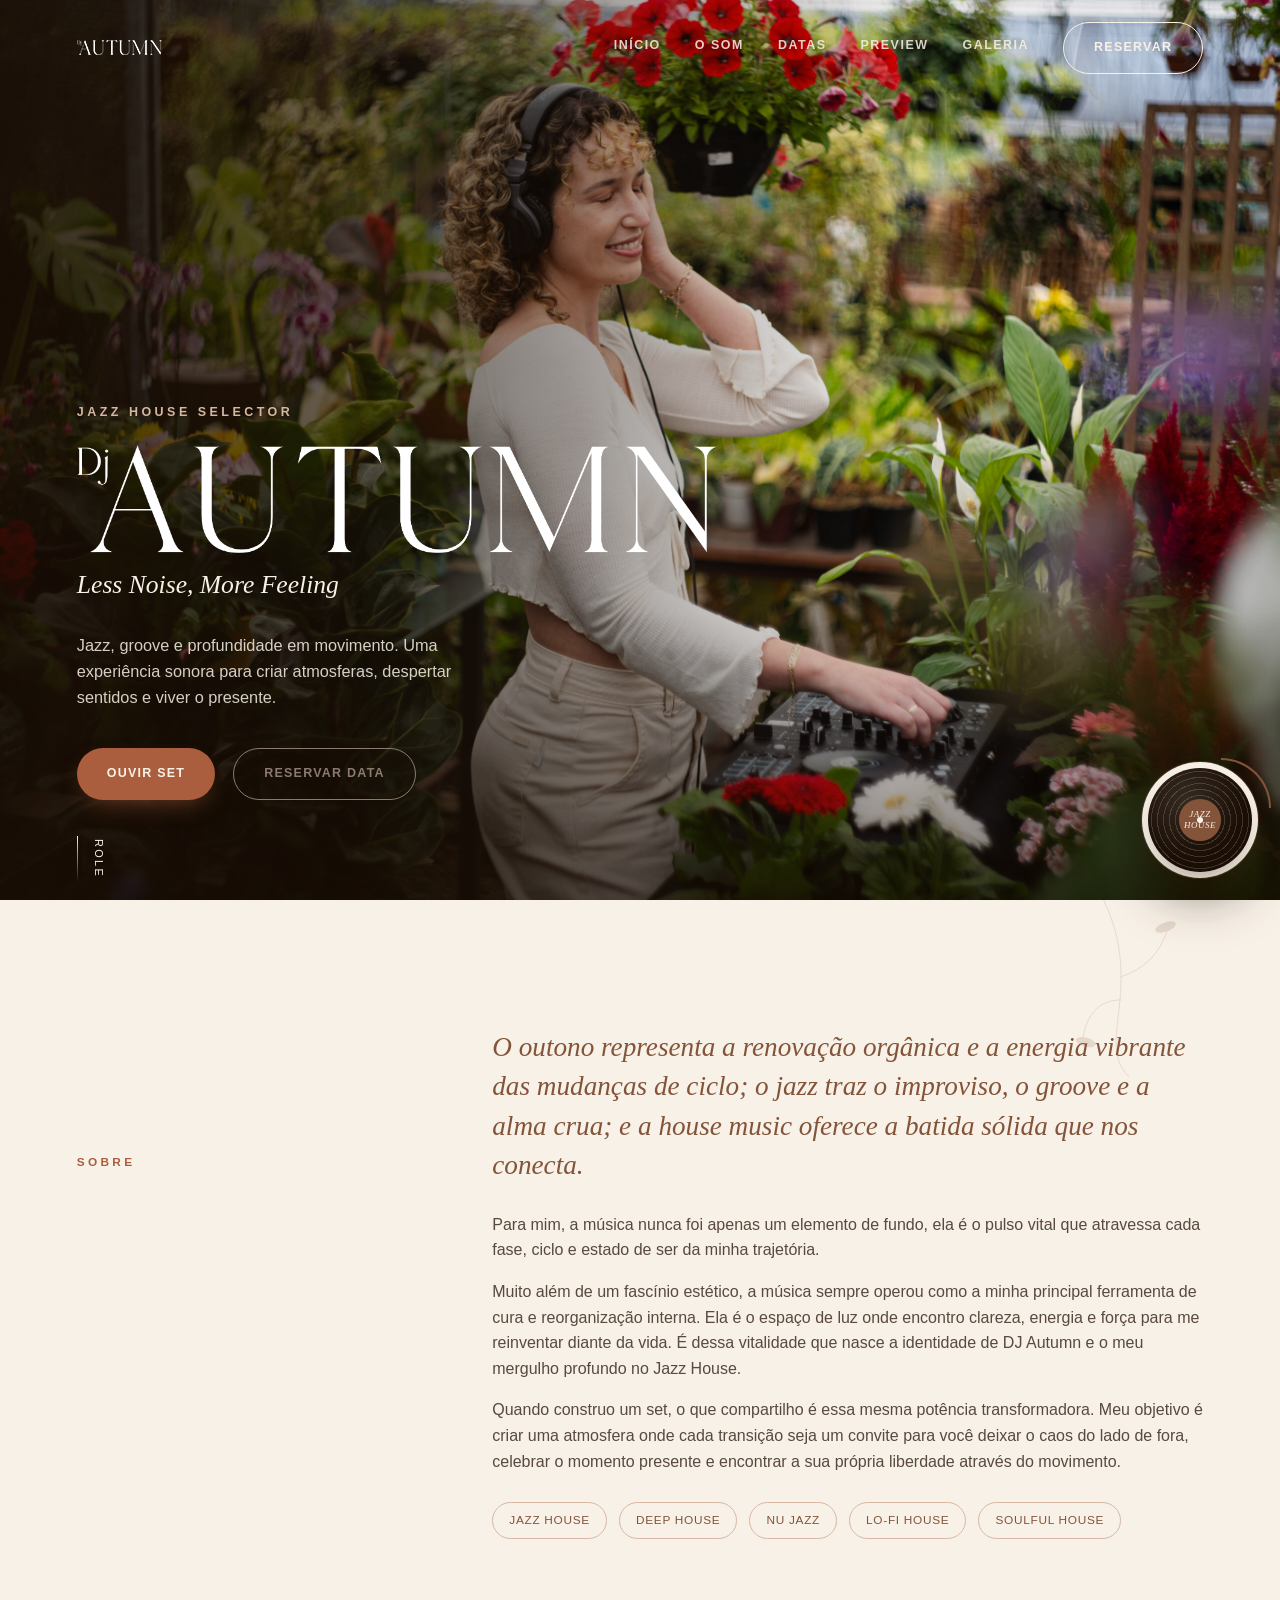
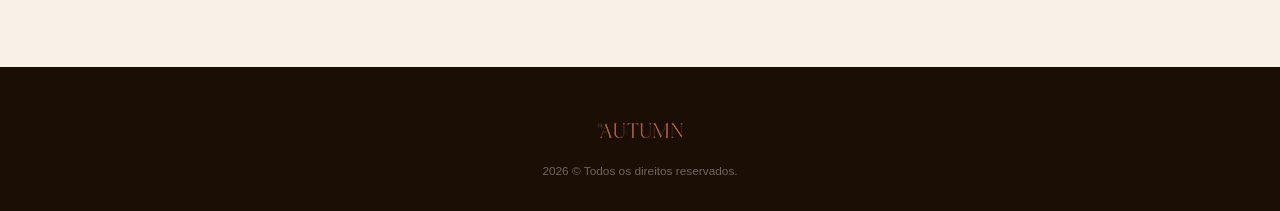
==== index.html @ eda813f2 "Add favicon link to index.html" ====
<!doctype html>
<html lang="pt-BR">
  <head>
    <meta charset="UTF-8" />
    <meta name="viewport" content="width=device-width, initial-scale=1.0" />
    <title>Dj Autumn</title>
    <link rel="stylesheet" href="css/styles.css" />
    <!-- Favicon -->
  <link rel="icon" type="image/png" href="img/dj-autumn-fav.png" />
  </head>
  <body class="is-home">
    <!-- ===== CURSOR AMBIENTE ===== -->
    <div class="cursor-glow" aria-hidden="true"></div>

    <!-- ===== NAV ===== -->
    <header class="site-header" id="siteHeader">
      <div class="header-inner">
        <a href="index.html" class="brand-mark">
          <img src="img/dj-autumn-logo-2.png" alt="Dj Autumn" class="" />
        </a>
        <nav class="main-nav" id="mainNav">
          <a href="index.html" class="nav-link active">Início</a>

          <a href="som.html" class="nav-link">O Som</a>
          <a href="datas.html" class="nav-link">Datas</a>
          <a href="mixes.html" class="nav-link">Preview</a>
          <a href="galeria.html" class="nav-link">Galeria</a>
          <a
            href="https://api.whatsapp.com/send/?phone=5548998318027"
            class="btn btn-line"
            target="_blank"
            rel="noopener noreferrer"
            >Reservar</a
          >
        </nav>
        <button class="nav-toggle" id="navToggle" aria-label="Abrir menu">
          <span></span><span></span><span></span>
        </button>
      </div>
    </header>

    <!-- ===== HERO ===== -->

    <main>
      <section class="hero" id="top">
        <!-- vídeo de fundo 
        <video
          class="hero-bg-video"
          autoplay
          muted
          loop
          playsinline
          poster="img/dj-photo.png"
        >
          <source src="video/hero-bg.mp4" type="video/mp4" />
        </video>
        <div class="hero-overlay" aria-hidden="true"></div>-->

        <!-- vetores de fundo, esmaecidos -->
        <svg
          class="deco deco-sax deco-sax--left"
          data-speed="0.15"
          viewBox="0 0 220 420"
          aria-hidden="true"
        >
          <path
            d="M150 20 C165 5 195 10 200 35 C205 60 185 70 175 85 C210 95 225 125 210 155 C260 165 275 220 245 260 L120 400 C95 425 55 415 45 385 C35 355 55 335 80 330 L170 235 C190 215 185 185 160 175 C130 165 120 135 140 110 C120 100 115 70 135 50 C120 45 115 25 135 15 C142 10 148 12 150 20 Z"
          />
          <circle cx="150" cy="240" r="9" />
          <circle cx="132" cy="270" r="9" />
          <circle cx="114" cy="300" r="9" />
        </svg>

        <svg
          class="deco deco-branch deco-branch--right"
          data-speed="0.28"
          viewBox="0 0 260 380"
          aria-hidden="true"
        >
          <path d="M230 10 C210 90 200 170 150 230 C110 280 60 300 20 360" />
          <path d="M150 230 C130 200 100 190 70 200" />
          <path d="M150 230 C165 205 195 195 220 205" />
          <path d="M110 275 C95 250 65 245 40 260" />
          <path d="M180 175 C200 155 225 155 245 168" />
          <ellipse
            cx="55"
            cy="255"
            rx="16"
            ry="7"
            transform="rotate(-30 55 255)"
          />
          <ellipse
            cx="30"
            cy="270"
            rx="14"
            ry="6"
            transform="rotate(-15 30 270)"
          />
          <ellipse
            cx="235"
            cy="160"
            rx="15"
            ry="6"
            transform="rotate(25 235 160)"
          />
        </svg>

        <div class="hero-inner">
          <p class="eyebrow reveal">Jazz House Selector</p>

          <h1 class="wordmark reveal">
            <img
              src="img/dj-autumn-logo.png"
              alt="Dj Autumn"
              class="wordmark reveal"
            />
          </h1>

          <p class="tagline reveal">Less Noise, More Feeling</p>

          <p class="hero-copy reveal">
            Jazz, groove e profundidade em movimento. Uma experiência sonora
            para criar atmosferas, despertar sentidos e viver o presente.
          </p>

          <div class="hero-actions reveal">
            <a href="#mixes" class="btn btn-solid">Ouvir set</a>
            <a
              href="https://api.whatsapp.com/send/?phone=5548998318027"
              class="btn btn-line"
              target="_blank"
              rel="noopener noreferrer"
              >Reservar data</a
            >
          </div>
        </div>

        <!-- foto principal em evidência, agora como capa em tela cheia -->
        <div class="hero-visual reveal reveal-photo" id="heroVisual">
          <img
            class="hero-photo"
            src="img/foto capa.jpg"
            alt="Dj Autumn sorrindo, de óculos e headphone, tocando em um controlador Pioneer DJ"
          />
        </div>
        <div class="hero-scrim" aria-hidden="true"></div>

        <a href="#sobre" class="scroll-cue" aria-label="Rolar para baixo">
          <span class="scroll-cue-line"></span>
          <span class="scroll-cue-text">role</span>
        </a>
      </section>

      <!-- ===== SOBRE ===== -->
      <section class="section about" id="sobre">
        <svg
          class="deco deco-branch deco-branch--about"
          data-speed="0.1"
          viewBox="0 0 200 300"
          aria-hidden="true"
        >
          <path d="M10 10 C40 60 60 100 60 160 C60 220 40 260 70 290" />
          <path d="M60 160 C90 150 110 130 120 100" />
          <path d="M60 190 C30 190 15 210 10 240" />
          <ellipse
            cx="118"
            cy="95"
            rx="14"
            ry="6"
            transform="rotate(-20 118 95)"
          />
          <ellipse
            cx="14"
            cy="245"
            rx="13"
            ry="6"
            transform="rotate(15 14 245)"
          />
        </svg>

        <div class="section-inner about-grid">
          <div class="about-label reveal">
            <span class="kicker">Sobre</span>
          </div>
          <div class="about-text">
            <p class="lead reveal">
              O outono representa a renovação orgânica e a energia vibrante das
              mudanças de ciclo; o jazz traz o improviso, o groove e a alma
              crua; e a house music oferece a batida sólida que nos conecta.
            </p>
            <p class="reveal">
              Para mim, a música nunca foi apenas um elemento de fundo, ela é o
              pulso vital que atravessa cada fase, ciclo e estado de ser da
              minha trajetória.
            </p>

            <p class="reveal">
              Muito além de um fascínio estético, a música sempre operou como a
              minha principal ferramenta de cura e reorganização interna. Ela é
              o espaço de luz onde encontro clareza, energia e força para me
              reinventar diante da vida. É dessa vitalidade que nasce a
              identidade de DJ Autumn e o meu mergulho profundo no Jazz House.
            </p>

            <p class="reveal">
              Quando construo um set, o que compartilho é essa mesma potência
              transformadora. Meu objetivo é criar uma atmosfera onde cada
              transição seja um convite para você deixar o caos do lado de fora,
              celebrar o momento presente e encontrar a sua própria liberdade
              através do movimento.
            </p>

            <div class="about-tags reveal">
              <span class="tag">Jazz House</span>
              <span class="tag">Deep House</span>
              <span class="tag">Nu Jazz</span>
              <span class="tag">LO-FI House</span>
              <span class="tag">Soulful House</span>
            </div>
          </div>
        </div>
      </section>
    </main>

    <footer class="site-footer">
      <div class="footer-inner">
        <a href="index.html" class="brand-mark">
          <img src="img/dj-autumn-logo-2.png" alt="Dj Autumn" class="" />
        </a>
        <p class="footer-copy">
          <span id="year"></span> © Todos os direitos reservados.
        </p>
      </div>
    </footer>

    <!-- ===== WIDGET FIXO: disco / rádio jazz house ===== -->
    <div class="vinyl-widget" id="vinylWidget">
      <div class="vinyl-ring"></div>
      <div
        class="vinyl-video-mask"
        id="vinylToggle"
        role="button"
        tabindex="0"
        aria-label="Mutar ou tocar a rádio"
        aria-pressed="false"
      >
        <!-- Rádio (troque o src por outra URL de stream se quiser) -->
        <audio
          id="vinylRadio"
          src="https://tunein.com/station/?stationid=271880&utm_medium=referral&utm_content=s271880&utm_source=geminiEmbedArt&st=88"
          preload="auto"
        ></audio>

        <div class="vinyl-label">
          <span>JAZZ</span>
          <span>HOUSE</span>
        </div>
      </div>
      <div class="tonearm"></div>
      <span class="vinyl-widget-tag" id="vinylTag">now playing</span>
    </div>

    <script src="js/script.js"></script>
  </body>
</html>
---- css/styles.css ----
/* =========================================================
   DJ AUTUMN — Jazz House Landing Page
   ========================================================= */

/**/
@font-face {
  font-family: "Branch";
  src: url("fonts/Branch-Regular.woff2") format("woff2");
  font-weight: 400;
  font-display: swap;
}

:root {
  /* ---- paleta ---- */
  --sand: #d5b7a2;
  --umber: #83543a;
  --rust: #aa5e3e;

  --cream: #f8f1e7;
  --cream-soft: #efe2d2;
  --ink: #2b1a10;
  --dark: #241408;
  --dark-2: #1a0e05;

  /* ---- tipografia ---- */
  --font-display:
    "Branch", "Bodoni Moda", "Playfair Display", "Times New Roman", serif;
  --font-body: "Montserrat", -apple-system, sans-serif;

  /* ---- ritmo ---- */
  --section-pad: clamp(72px, 10vw, 140px);
  --edge: clamp(24px, 6vw, 96px);

  --ease: cubic-bezier(0.22, 1, 0.36, 1);
}

/* ---------- reset ---------- */
* {
  box-sizing: border-box;
}
html {
  scroll-behavior: smooth;
}
body {
  margin: 0;
  background: var(--cream);
  color: var(--ink);
  font-family: var(--font-body);
  font-weight: 400;
  line-height: 1.6;
  -webkit-font-smoothing: antialiased;
  overflow-x: hidden;
  min-height: 100vh;
  margin: 0;
  display: flex;
  flex-direction: column;
}

img,
svg,
video {
  display: block;
  max-width: 100%;
}
a {
  color: inherit;
  text-decoration: none;
}
ul {
  list-style: none;
  margin: 0;
  padding: 0;
}
button {
  font-family: inherit;
}

@media (prefers-reduced-motion: reduce) {
  html {
    scroll-behavior: auto;
  }
  *,
  *::before,
  *::after {
    animation-duration: 0.001ms !important;
    animation-iteration-count: 1 !important;
    transition-duration: 0.001ms !important;
    scroll-behavior: auto !important;
  }
}

/* ---------- textura de grão ---------- */
.grain {
  position: fixed;
  inset: 0;
  pointer-events: none;
  z-index: 999;
  opacity: 0.035;
  mix-blend-mode: multiply;
  background-image: url("data:image/svg+xml,%3Csvg xmlns='http://www.w3.org/2000/svg' width='120' height='120'%3E%3Cfilter id='n'%3E%3CfeTurbulence type='fractalNoise' baseFrequency='0.9' numOctaves='2' stitchTiles='stitch'/%3E%3C/filter%3E%3Crect width='100%25' height='100%25' filter='url(%23n)'/%3E%3C/svg%3E");
}

/* ---------- cursor glow ambiente ---------- */
.cursor-glow {
  position: fixed;
  width: 420px;
  height: 420px;
  border-radius: 50%;
  pointer-events: none;
  z-index: 1;
  background: radial-gradient(circle, rgba(170, 94, 62, 0.1), transparent 70%);
  transform: translate(-50%, -50%);
  transition: opacity 0.4s ease;
  opacity: 0;
}
.cursor-glow.active {
  opacity: 1;
}

/* ==========================================================
   NAV
   ========================================================== */
.site-header {
  position: fixed;
  inset: 0 0 auto 0;
  z-index: 100;
  padding: 22px var(--edge);
  display: flex;
  transition:
    background 0.4s var(--ease),
    padding 0.4s var(--ease),
    box-shadow 0.4s var(--ease);
}
.site-header.scrolled {
  background: rgba(248, 241, 231, 0.82);
  backdrop-filter: blur(10px);
  padding-block: 14px;
  box-shadow: 0 1px 0 rgba(43, 26, 16, 0.08);
}
.header-inner {
  width: 100%;
  display: flex;
  align-items: center;
  justify-content: space-between;
}

.brand-mark {
  font-family: var(--font-display);
  font-size: 1.4rem;
  letter-spacing: 0.01em;
  color: var(--ink);
}
.brand-mark span {
  color: var(--rust);
  font-style: italic;
}
.brand-mark.small {
  font-size: 1.6rem;
}

.main-nav {
  display: flex;
  align-items: center;
  gap: 34px;
}

.nav-link::after {
  content: "";
  position: absolute;
  left: 0;
  right: 100%;
  bottom: 0;
  height: 1px;
  background: var(--rust);
  transition: right 0.35s var(--ease);
}
.nav-link:hover::after {
  right: 0;
}
.nav-cta {
  border: 1px solid var(--umber);
  padding: 9px 20px;
  border-radius: 999px;
  transition:
    background 0.3s var(--ease),
    color 0.3s var(--ease);
}
.nav-cta::after {
  display: none;
}
.nav-cta:hover {
  background: var(--umber);
  color: var(--cream);
}

.nav-toggle {
  display: none;
  flex-direction: column;
  gap: 5px;
  background: none;
  border: none;
  cursor: pointer;
  padding: 6px;
}
.nav-toggle span {
  width: 24px;
  height: 1.5px;
  background: #8b7a71;
  transition:
    transform 0.3s var(--ease),
    opacity 0.3s var(--ease);
}
.nav-toggle[aria-expanded="true"] span:nth-child(1) {
  transform: translateY(6.5px) rotate(45deg);
}
.nav-toggle[aria-expanded="true"] span:nth-child(2) {
  opacity: 0;
}
.nav-toggle[aria-expanded="true"] span:nth-child(3) {
  transform: translateY(-6.5px) rotate(-45deg);
}

/* ---- header claro sobre a foto do hero, na home e no preview, antes de rolar ---- */
body.is-home .site-header:not(.scrolled) .nav-link,
body.is-mixes .site-header:not(.scrolled) .nav-link {
  color: rgba(248, 241, 231, 0.85);
}
body.is-home .site-header:not(.scrolled) .nav-link::after,
body.is-mixes .site-header:not(.scrolled) .nav-link::after {
  background: var(--cream);
}
body.is-home .site-header:not(.scrolled) .btn-line,
body.is-mixes .site-header:not(.scrolled) .btn-line {
  border-color: var(--cream);
  color: var(--cream);
}
body.is-home .site-header:not(.scrolled) .brand-mark img,
body.is-mixes .site-header:not(.scrolled) .brand-mark img {
  filter: brightness(0) invert(1);
}
body.is-home .site-header:not(.scrolled) .nav-toggle span,
body.is-mixes .site-header:not(.scrolled) .nav-toggle span {
  background: var(--cream);
}
/* ==========================================================
   DECORATIVE VECTORS (sax / dried branches)
   ========================================================== */
.deco {
  position: absolute;
  fill: none;
  stroke: var(--umber);
  stroke-width: 1.2;
  stroke-linecap: round;
  stroke-linejoin: round;
  opacity: 0.16;
  pointer-events: none;
  z-index: 1;
  will-change: transform;
}
.deco circle,
.deco ellipse {
  fill: var(--umber);
  stroke: none;
}

.deco-sax--left {
  top: 8%;
  left: -40px;
  width: clamp(120px, 14vw, 220px);
}
.deco-branch--right {
  bottom: -6%;
  right: -30px;
  width: clamp(160px, 18vw, 280px);
  transform: scaleX(-1);
}
.deco-branch--about {
  top: -6%;
  right: 4%;
  width: clamp(110px, 12vw, 180px);
}
.deco-sax--sound {
  bottom: -10%;
  left: 2%;
  width: clamp(110px, 12vw, 180px);
  transform: scaleX(-1);
}
.deco-branch--mixes {
  top: -4%;
  left: -20px;
  width: clamp(150px, 16vw, 240px);
}

/* ==========================================================
   HERO — foto de capa em tela cheia
   ========================================================== */
.hero {
  position: relative;
  min-height: 100svh;
  display: flex;
  align-items: flex-end;
  padding: 140px var(--edge) 100px;
  overflow: hidden;
  background: var(--dark); /* fallback enquanto a foto carrega */
}

.hero-preview {
  position: relative;
  min-height: 50svh;
  display: flex;
  align-items: flex-end;
  padding: 140px var(--edge) 100px;
  overflow: hidden;
  background: var(--dark); /* fallback enquanto a foto carrega */
}

/* ---- vídeo de fundo do hero (opcional, ainda comentado no HTML) ---- */
.hero-bg-video {
  position: absolute;
  inset: 0;
  width: 100%;
  height: 100%;
  object-fit: cover;
  z-index: 0;
}

.hero-overlay {
  position: absolute;
  inset: 0;
  z-index: 1;
  background: #391a0cb5;
}

.hero-inner {
  position: relative;
  z-index: 2;
  max-width: 640px;
}

.eyebrow {
  font-size: 0.78rem;
  letter-spacing: 0.28em;
  text-transform: uppercase;
  color: var(--sand);
  font-weight: 600;
  margin: 0 0 22px;
}

.wordmark {
  margin: 0 0 6px;
  line-height: 0.82;
  display: flex;
  align-items: baseline;
  gap: 14px;
  flex-wrap: wrap;
}
.wordmark img {
  /* logo original é escura; invertida para ficar legível sobre a foto */
  filter: brightness(0) invert(1);
}
.wordmark-small {
  font-family: var(--font-display);
  font-style: italic;
  font-size: clamp(1.6rem, 3vw, 2.4rem);
  color: var(--cream);
}
.wordmark-big {
  font-family: var(--font-display);
  font-size: clamp(4.2rem, 10vw, 8.4rem);
  color: var(--rust);
  letter-spacing: -0.01em;
}

.tagline {
  font-family: var(--font-display);
  font-style: italic;
  font-size: clamp(1.2rem, 2vw, 1.6rem);
  color: var(--cream);
  margin: 6px 0 26px;
}

.hero-copy {
  max-width: 44ch;
  font-size: 1.02rem;
  color: rgba(248, 241, 231, 0.85);
  margin-bottom: 38px;
}

.hero-actions {
  display: flex;
  gap: 18px;
  flex-wrap: wrap;
}

.btn {
  display: inline-flex;
  align-items: center;
  gap: 10px;
  padding: 15px 30px;
  border-radius: 999px;
  font-size: 0.78rem;
  font-weight: 600;
  letter-spacing: 0.1em;
  text-transform: uppercase;
  transition:
    transform 0.35s var(--ease),
    background 0.35s var(--ease),
    color 0.35s var(--ease),
    box-shadow 0.35s var(--ease);
}
.btn-solid {
  background: var(--rust);
  color: var(--cream);
  box-shadow: 0 10px 24px -10px rgba(170, 94, 62, 0.65);
}
.btn-solid:hover {
  transform: translateY(-3px);
  box-shadow: 0 16px 30px -12px rgba(170, 94, 62, 0.75);
}
.btn-line {
  border: 1px solid #8b7a71;
  color: #8b7a71;
}
.btn-line:hover {
  background: #aa5e3e;
  color: #ffffff;
  transform: translateY(-3px);
}

/* --- foto principal: agora cobre o hero inteiro como imagem de capa --- */
.hero-visual {
  position: absolute;
  inset: 0;
  z-index: 0;
  width: 100%;
  height: 100%;
}
.hero-photo {
  width: 100%;
  height: 100%;
  object-fit: cover;
  object-position: center 20%; /* ajuste o enquadramento vertical do rosto/figura aqui */
  display: block;
  filter: none;
}

/* --- véu de leitura sobre a foto: escurece a esquerda/base para o texto --- */
.hero-scrim {
  position: absolute;
  inset: 0;
  z-index: 1;
  pointer-events: none;
  background:
    linear-gradient(
      90deg,
      rgba(26, 14, 5, 0.85) 0%,
      rgba(26, 14, 5, 0.55) 35%,
      rgba(26, 14, 5, 0.05) 70%
    ),
    linear-gradient(0deg, rgba(26, 14, 5, 0.55) 0%, transparent 32%);
}

/* animação de entrada ao abrir o site (reaproveita .reveal / .in-view,
   com seletor composto para garantir prioridade sobre a regra genérica) */
.reveal.reveal-photo {
  opacity: 0;
  transform: scale(1.06);
  filter: blur(10px);
  transition:
    opacity 1.15s var(--ease),
    transform 1.15s var(--ease),
    filter 1.15s var(--ease);
  transition-delay: 0.1s;
}
.reveal.reveal-photo.in-view {
  opacity: 1;
  transform: scale(1);
  filter: blur(0);
}

/* --- disco / vídeo em loop: agora um widget fixo no rodapé,
   sempre visível, acompanhando a rolagem da página --- */
.vinyl-widget {
  position: fixed;
  right: 28px;
  bottom: 28px;
  z-index: 200;
  width: clamp(76px, 9vw, 104px);
  aspect-ratio: 1;
  filter: drop-shadow(0 14px 26px rgba(36, 20, 8, 0.45));
  cursor: pointer;
  opacity: 0;
  transform: translateY(24px) scale(0.9);
  animation: vinylWidgetIn 0.8s var(--ease) 0.9s forwards;
}
@keyframes vinylWidgetIn {
  to {
    opacity: 1;
    transform: translateY(0) scale(1);
  }
}

.vinyl-widget-tag {
  position: absolute;
  left: 50%;
  bottom: calc(100% + 10px);
  transform: translateX(-50%);
  white-space: nowrap;
  background: var(--dark-2);
  color: var(--cream);
  font-size: 0.62rem;
  letter-spacing: 0.1em;
  text-transform: uppercase;
  padding: 6px 12px;
  border-radius: 999px;
  opacity: 0;
  pointer-events: none;
  transition:
    opacity 0.3s var(--ease),
    transform 0.3s var(--ease);
}
.vinyl-widget:hover .vinyl-widget-tag,
.vinyl-widget:focus-within .vinyl-widget-tag {
  opacity: 1;
  transform: translateX(-50%) translateY(-4px);
}

.vinyl-ring {
  position: absolute;
  inset: -6%;
  border-radius: 50%;
  background:
    repeating-radial-gradient(
      circle at center,
      rgba(248, 241, 231, 0.16) 0 1px,
      transparent 1px 6px
    ),
    radial-gradient(
      circle at 38% 32%,
      rgba(248, 241, 231, 0.12),
      transparent 55%
    ),
    var(--dark-2);
  box-shadow: inset 0 0 0 2px rgba(248, 241, 231, 0.08);
  animation: spin 26s linear infinite;
}
.vinyl-video-mask {
  position: absolute;
  inset: 0;
  border-radius: 50%;
  overflow: hidden;
  box-shadow:
    0 20px 40px -16px rgba(36, 20, 8, 0.5),
    0 0 0 6px var(--cream),
    0 0 0 7px rgba(131, 84, 58, 0.4);
  animation: spin 34s linear infinite;
}
.vinyl-video {
  width: 100%;
  height: 100%;
  object-fit: cover;
  filter: saturate(0.9) sepia(0.12);
}
.vinyl-label {
  position: absolute;
  inset: 30% 30%;
  border-radius: 50%;
  background: var(--umber);
  display: flex;
  flex-direction: column;
  align-items: center;
  justify-content: center;
  color: var(--cream);
  font-family: var(--font-display);
  font-style: italic;
  font-size: 0.56rem;
  letter-spacing: 0.06em;
  text-align: center;
  line-height: 1.25;
}
.vinyl-label::after {
  content: "";
  position: absolute;
  width: 6px;
  height: 6px;
  border-radius: 50%;
  background: var(--cream);
}
.tonearm {
  position: absolute;
  top: -10%;
  right: -18%;
  width: 48%;
  height: 48%;
  border-top: 2.5px solid var(--umber);
  border-right: 2.5px solid var(--umber);
  border-radius: 0 100% 0 0;
  transform-origin: top right;
  transform: rotate(0deg);
  transition: transform 1.2s var(--ease);
}
.vinyl-widget.paused .tonearm {
  transform: rotate(-18deg);
}
.vinyl-widget.paused .vinyl-ring,
.vinyl-widget.paused .vinyl-video-mask {
  animation-play-state: paused;
}
.vinyl-video-mask.is-muted .vinyl-ring {
  animation-play-state: paused;
}
@keyframes spin {
  to {
    transform: rotate(360deg);
  }
}

.scroll-cue {
  position: absolute;
  left: var(--edge);
  bottom: 18px;
  z-index: 2;
  display: flex;
  align-items: center;
  gap: 12px;
  color: var(--cream);
}
.scroll-cue-line {
  width: 1px;
  height: 46px;
  background: linear-gradient(var(--cream), transparent);
  position: relative;
  overflow: hidden;
}
.scroll-cue-line::after {
  content: "";
  position: absolute;
  left: 0;
  top: -100%;
  width: 100%;
  height: 100%;
  background: var(--rust);
  animation: cueDrop 2.4s var(--ease) infinite;
}
@keyframes cueDrop {
  to {
    top: 100%;
  }
}
.scroll-cue-text {
  font-size: 0.68rem;
  letter-spacing: 0.22em;
  text-transform: uppercase;
  writing-mode: vertical-rl;
}

/* ==========================================================
   SECTIONS — shared
   ========================================================== */
.section {
  position: relative;
  padding: var(--section-pad) var(--edge);
  overflow: hidden;
}
.section-inner {
  position: relative;
  z-index: 2;
  max-width: 1180px;
  margin-inline: auto;
}

.kicker {
  display: inline-block;
  font-size: 0.74rem;
  letter-spacing: 0.28em;
  text-transform: uppercase;
  color: var(--rust);
  font-weight: 600;
  margin-bottom: 16px;
}
.section-title {
  font-family: var(--font-display);
  font-size: clamp(2rem, 4vw, 3.1rem);
  font-weight: 400;
  color: var(--ink);
  margin: 0 0 46px;
  max-width: 16ch;
}

/* ---------- Sobre ---------- */
.about {
  background: var(--cream);
}
.about-grid {
  display: grid;
  grid-template-columns: 0.5fr 1fr;
  gap: 60px;
  align-items: start;
}
.about-label {
  position: sticky;
  top: 120px;
}
.lead {
  font-family: var(--font-display);
  font-style: italic;
  font-size: clamp(1.3rem, 2.4vw, 1.7rem);
  color: var(--umber);
  line-height: 1.45;
  margin: 0 0 26px;
}
.about-text p:not(.lead) {
  color: rgba(43, 26, 16, 0.78);
  max-width: 100ch;
}
.about-tags {
  display: flex;
  flex-wrap: wrap;
  gap: 12px;
  margin-top: 28px;
}
.tag {
  font-size: 0.74rem;
  letter-spacing: 0.06em;
  text-transform: uppercase;
  border: 1px solid var(--sand);
  color: var(--umber);
  padding: 8px 16px;
  border-radius: 999px;
}

/* ---------- O Som ---------- */
.sound {
  background: linear-gradient(180deg, var(--cream) 0%, var(--cream-soft) 100%);
}
.sound-grid {
  display: grid;
  grid-template-columns: repeat(3, 1fr);
  gap: 28px;
}
.sound-card {
  background: var(--cream);
  border: 1px solid rgba(131, 84, 58, 0.18);
  border-radius: 18px;
  padding: 34px 28px;
  transition:
    transform 0.4s var(--ease),
    box-shadow 0.4s var(--ease),
    border-color 0.4s var(--ease);
}
.sound-card:hover {
  transform: translateY(-8px);
  box-shadow: 0 24px 40px -22px rgba(43, 26, 16, 0.25);
  border-color: var(--rust);
}
.sound-card h3 {
  font-family: var(--font-display);
  font-style: italic;
  font-size: 1.5rem;
  color: var(--rust);
  margin: 0 0 12px;
}
.sound-card p {
  color: rgba(43, 26, 16, 0.72);
  margin: 0;
  font-size: 0.95rem;
}

/* ---------- Datas ---------- */
.dates {
  background: var(--dark);
  color: var(--cream);
}
.dates .kicker {
  color: var(--sand);
}
.dates .section-title {
  color: var(--cream);
}
.dates-list {
  border-top: 1px solid rgba(248, 241, 231, 0.15);
}
.date-row {
  display: grid;
  grid-template-columns: 90px 1fr auto auto;
  align-items: center;
  gap: 24px;
  padding: 26px 4px;
  border-bottom: 1px solid rgba(248, 241, 231, 0.15);
  transition:
    padding-left 0.35s var(--ease),
    background 0.35s var(--ease);
}
.date-row:hover {
  padding-left: 16px;
  background: rgba(248, 241, 231, 0.04);
}
.date-day {
  font-family: var(--font-display);
  font-style: italic;
  color: var(--sand);
  font-size: 1rem;
}
.date-venue {
  font-weight: 500;
}
.date-city {
  color: rgba(248, 241, 231, 0.55);
  font-size: 0.85rem;
}
.date-link {
  font-size: 0.74rem;
  letter-spacing: 0.08em;
  text-transform: uppercase;
  color: var(--rust);
  white-space: nowrap;
}

.nav-link {
  font-size: 0.78rem;
  font-weight: 600;
  letter-spacing: 0.12em;
  text-transform: uppercase;
  color: #8b7a71;
  position: relative;
  padding-bottom: 4px;
}

/* ---------- Mixes ---------- */
.mixes {
  background: var(--cream);
}
.mix-grid {
  display: grid;
  gap: 18px;
}
.mix-card {
  display: grid;
  grid-template-columns: auto 1fr auto;
  align-items: center;
  gap: 22px;
  padding: 20px 26px;
  border: 1px solid rgba(131, 84, 58, 0.18);
  border-radius: 999px;
  background: var(--cream);
  transition:
    background 0.35s var(--ease),
    border-color 0.35s var(--ease);
}
.mix-card:hover {
  background: var(--cream-soft);
  border-color: var(--rust);
}
.mix-disc {
  width: 52px;
  height: 52px;
  border-radius: 50%;
  background: var(--dark);
  display: flex;
  align-items: center;
  justify-content: center;
  transition: transform 0.5s var(--ease);
}
.mix-card:hover .mix-disc {
  transform: rotate(140deg);
}
.mix-disc span {
  width: 12px;
  height: 12px;
  border-radius: 50%;
  background: var(--sand);
}
.mix-info h3 {
  margin: 0 0 4px;
  font-size: 1.02rem;
  font-weight: 600;
}
.mix-info p {
  margin: 0;
  font-size: 0.82rem;
  color: rgba(43, 26, 16, 0.6);
}
.mix-play {
  width: 44px;
  height: 44px;
  border-radius: 50%;
  border: 1px solid var(--rust);
  background: none;
  color: var(--rust);
  cursor: pointer;
  font-size: 0.8rem;
  transition:
    background 0.3s var(--ease),
    color 0.3s var(--ease),
    transform 0.3s var(--ease);
}
.mix-play:hover {
  background: var(--rust);
  color: var(--cream);
  transform: scale(1.08);
}

/* ---------- Galeria ---------- */
.gallery {
  background: linear-gradient(180deg, var(--cream) 0%, var(--cream-soft) 100%);
}
.deco-sax--gallery {
  top: -4%;
  right: -20px;
  width: clamp(110px, 12vw, 180px);
}

.gallery-intro {
  max-width: 52ch;
  color: rgba(43, 26, 16, 0.72);
  margin: -22px 0 40px;
}

.gallery-grid {
  display: grid;
  grid-template-columns: repeat(4, 1fr);
  grid-auto-rows: 110px;
  gap: 18px;
}
.gallery-item {
  position: relative;
  grid-column: span 1;
  grid-row: span 2;
  border-radius: 16px;
  overflow: hidden;
  border: none;
  padding: 0;
  cursor: default;
  background: var(--cream-soft);
}
.gallery-item--wide {
  grid-column: span 2;
}
.gallery-item--tall {
  grid-row: span 3;
}

.gallery-item img {
  width: 100%;
  height: 100%;
  object-fit: cover;
  display: block;
  transition:
    transform 0.6s var(--ease),
    filter 0.6s var(--ease);
}
button.gallery-item {
  cursor: pointer;
}
button.gallery-item:hover img {
  transform: scale(1.06);
}
button.gallery-item::after {
  content: "＋";
  position: absolute;
  right: 14px;
  bottom: 12px;
  width: 30px;
  height: 30px;
  border-radius: 50%;
  background: rgba(248, 241, 231, 0.92);
  color: var(--umber);
  display: flex;
  align-items: center;
  justify-content: center;
  font-size: 1rem;
  opacity: 0;
  transform: translateY(6px);
  transition:
    opacity 0.3s var(--ease),
    transform 0.3s var(--ease);
}
button.gallery-item:hover::after,
button.gallery-item:focus-visible::after {
  opacity: 1;
  transform: translateY(0);
}

/* --- tiles ainda sem foto: convite visual para adicionar --- */
.gallery-item.is-placeholder {
  border: 1px dashed rgba(131, 84, 58, 0.4);
  background:
    repeating-linear-gradient(
      135deg,
      rgba(131, 84, 58, 0.06) 0 12px,
      transparent 12px 24px
    ),
    var(--cream-soft);
}
.gallery-placeholder {
  position: absolute;
  inset: 0;
  display: flex;
  flex-direction: column;
  align-items: center;
  justify-content: center;
  gap: 10px;
  color: var(--umber);
  text-align: center;
  padding: 12px;
}
.gallery-placeholder svg {
  width: 34px;
  height: 34px;
  fill: none;
  stroke: currentColor;
  stroke-width: 1.4;
  stroke-linecap: round;
  stroke-linejoin: round;
  opacity: 0.8;
}
.gallery-placeholder-label {
  font-size: 0.68rem;
  letter-spacing: 0.04em;
  line-height: 1.5;
  opacity: 0.75;
}
.gallery-placeholder-label code {
  font-family: var(--font-body);
  font-size: 0.64rem;
  color: var(--rust);
}

/* --- lightbox --- */
.lightbox {
  position: fixed;
  inset: 0;
  z-index: 500;
  display: flex;
  align-items: center;
  justify-content: center;
  padding: 40px;
  background: rgba(26, 14, 5, 0.88);
  backdrop-filter: blur(6px);
  opacity: 0;
  visibility: hidden;
  transition:
    opacity 0.4s var(--ease),
    visibility 0s linear 0.4s;
}
.lightbox.is-open {
  opacity: 1;
  visibility: visible;
  transition:
    opacity 0.4s var(--ease),
    visibility 0s linear 0s;
}
.lightbox-figure {
  margin: 0;
  max-width: min(90vw, 720px);
  transform: scale(0.94);
  transition: transform 0.4s var(--ease);
}
.lightbox.is-open .lightbox-figure {
  transform: scale(1);
}
.lightbox-img {
  width: 100%;
  max-height: 78vh;
  object-fit: contain;
  border-radius: 12px;
  display: block;
}
.lightbox-caption {
  margin-top: 14px;
  text-align: center;
  color: var(--cream);
  font-family: var(--font-display);
  font-style: italic;
  font-size: 1rem;
}
.lightbox-close {
  position: absolute;
  top: 24px;
  right: 24px;
  width: 44px;
  height: 44px;
  border-radius: 50%;
  border: 1px solid rgba(248, 241, 231, 0.4);
  background: transparent;
  color: var(--cream);
  font-size: 1rem;
  cursor: pointer;
  transition:
    background 0.3s var(--ease),
    transform 0.3s var(--ease);
}
.lightbox-close:hover {
  background: rgba(248, 241, 231, 0.12);
  transform: rotate(90deg);
}

/* ---------- Contato ---------- */
.contact {
  background: linear-gradient(180deg, var(--cream-soft), var(--sand));
}
.contact-grid {
  display: grid;
  grid-template-columns: 0.9fr 1.1fr;
  gap: 60px;
}
.contact-copy p {
  max-width: 40ch;
  color: rgba(43, 26, 16, 0.75);
}
.socials {
  display: flex;
  gap: 22px;
  margin-top: 24px;
}
.social-link {
  font-size: 0.78rem;
  letter-spacing: 0.1em;
  text-transform: uppercase;
  font-weight: 600;
  color: var(--umber);
  position: relative;
  padding-bottom: 3px;
}
.social-link::after {
  content: "";
  position: absolute;
  left: 0;
  bottom: 0;
  width: 100%;
  height: 1px;
  background: var(--rust);
  transform: scaleX(0);
  transform-origin: left;
  transition: transform 0.3s var(--ease);
}
.social-link:hover::after {
  transform: scaleX(1);
}

.contact-form {
  display: flex;
  flex-direction: column;
  gap: 18px;
  background: var(--cream);
  padding: 40px;
  border-radius: 22px;
  box-shadow: 0 30px 60px -30px rgba(43, 26, 16, 0.3);
}
.field {
  display: flex;
  flex-direction: column;
  gap: 8px;
}
.field span {
  font-size: 0.72rem;
  letter-spacing: 0.1em;
  text-transform: uppercase;
  color: var(--umber);
  font-weight: 600;
}
.field input,
.field textarea {
  border: none;
  border-bottom: 1px solid rgba(131, 84, 58, 0.35);
  background: transparent;
  padding: 10px 2px;
  font-family: var(--font-body);
  font-size: 0.95rem;
  color: var(--ink);
  resize: vertical;
  transition: border-color 0.3s var(--ease);
}
.field input:focus,
.field textarea:focus {
  outline: none;
  border-color: var(--rust);
}
.contact-form .btn {
  align-self: flex-start;
  margin-top: 6px;
  border: none;
  cursor: pointer;
}
.form-note {
  font-size: 0.82rem;
  color: var(--rust);
  min-height: 1em;
  margin: 0;
}

/* ---------- Footer ---------- */
.site-footer {
  background: var(--dark-2);
  color: rgba(248, 241, 231, 0.7);
  padding: 56px var(--edge) 30px;
  width: 100%;
}
.footer-inner {
  max-width: 1180px;
  margin-inline: auto;
  text-align: center;
  display: flex;
  flex-direction: column;
  align-items: center;
  gap: 14px;
}
.footer-inner .brand-mark {
  color: var(--cream);
}
.footer-tagline {
  font-family: var(--font-display);
  font-style: italic;
  color: var(--sand);
  margin: 0;
}
.footer-nav {
  display: flex;
  gap: 26px;
  flex-wrap: wrap;
  justify-content: center;
  margin: 10px 0;
}
.footer-nav a {
  font-size: 0.76rem;
  letter-spacing: 0.08em;
  text-transform: uppercase;
}
.footer-copy {
  font-size: 0.74rem;
  opacity: 0.55;
  margin: 10px 0 0;
}

/* ==========================================================
   SCROLL REVEAL (JS toggles .in-view)
   ========================================================== */
.reveal {
  opacity: 0;
  transform: translateY(28px);
  transition:
    opacity 0.9s var(--ease),
    transform 0.9s var(--ease);
}
.reveal.in-view {
  opacity: 1;
  transform: translateY(0);
}
.about-tags.reveal,
.hero-actions.reveal {
  transition-delay: 0.1s;
}

/* stagger children inside grids that carry .reveal-group */
.sound-grid .sound-card:nth-child(1) {
  transition-delay: 0.05s;
}
.sound-grid .sound-card:nth-child(2) {
  transition-delay: 0.15s;
}
.sound-grid .sound-card:nth-child(3) {
  transition-delay: 0.25s;
}
.mix-grid .mix-card:nth-child(1) {
  transition-delay: 0.05s;
}
.mix-grid .mix-card:nth-child(2) {
  transition-delay: 0.15s;
}
.mix-grid .mix-card:nth-child(3) {
  transition-delay: 0.25s;
}
.dates-list .date-row:nth-child(1) {
  transition-delay: 0.05s;
}
.dates-list .date-row:nth-child(2) {
  transition-delay: 0.15s;
}
.dates-list .date-row:nth-child(3) {
  transition-delay: 0.25s;
}
.gallery-grid .gallery-item:nth-child(1) {
  transition-delay: 0.05s;
}
.gallery-grid .gallery-item:nth-child(2) {
  transition-delay: 0.12s;
}
.gallery-grid .gallery-item:nth-child(3) {
  transition-delay: 0.19s;
}
.gallery-grid .gallery-item:nth-child(4) {
  transition-delay: 0.26s;
}
.gallery-grid .gallery-item:nth-child(5) {
  transition-delay: 0.33s;
}
.gallery-grid .gallery-item:nth-child(6) {
  transition-delay: 0.4s;
}

/* ==========================================================
   RESPONSIVE
   ========================================================== */
@media (max-width: 980px) {
  .hero {
    padding-top: 108px;
    align-items: flex-end;
  }
  .about-grid,
  .contact-grid {
    grid-template-columns: 1fr;
  }
  .about-label {
    position: static;
  }
  .sound-grid {
    grid-template-columns: 1fr;
  }
  .gallery-grid {
    grid-template-columns: repeat(2, 1fr);
    grid-auto-rows: 130px;
  }
  .date-row {
    grid-template-columns: 70px 1fr;
    row-gap: 6px;
  }
  .date-city,
  .date-link {
    grid-column: 2;
  }
}

@media (max-width: 760px) {
  .hero-photo {
    object-position: center 12%;
  }
  .hero-scrim {
    background: linear-gradient(
      0deg,
      rgba(26, 14, 5, 0.9) 10%,
      rgba(26, 14, 5, 0.55) 45%,
      rgba(26, 14, 5, 0.15) 75%
    );
  }
  .vinyl-widget {
    right: 16px;
    bottom: 16px;
    width: 64px;
  }
  .vinyl-widget-tag {
    display: none;
  }
  .gallery-grid {
    grid-template-columns: repeat(2, 1fr);
    grid-auto-rows: 96px;
    gap: 12px;
  }
  .gallery-item--wide {
    grid-column: span 2;
  }
  .lightbox {
    padding: 20px;
  }
  .lightbox-close {
    top: 14px;
    right: 14px;
  }

  .nav-toggle[aria-expanded="true"] span {
    background-color: #ffffff;
  }
  .main-nav a {
    color: #ffffff;
  }
  .main-nav {
    position: fixed;
    inset: 0 0 auto auto;
    top: 0;
    right: 0;
    height: 100svh;
    width: min(78vw, 320px);
    background: #a25a3b;
    flex-direction: column;
    justify-content: center;
    gap: 28px;
    padding: 40px;
    transform: translateX(100%);
    transition: transform 0.5s var(--ease);
    box-shadow: -20px 0 40px rgba(0, 0, 0, 0.12);
  }

  .btn-line {
    color: #ffffff;
    border-color: #ffffff;
  }
  .main-nav.open {
    transform: translateX(0);
  }
  .nav-toggle {
    display: flex;
  }
  .mix-card {
    grid-template-columns: auto 1fr;
  }
  .mix-disc {
    display: none;
  }
  .mix-play {
    grid-column: 1;
    grid-row: 1;
    justify-self: start;
  }
}
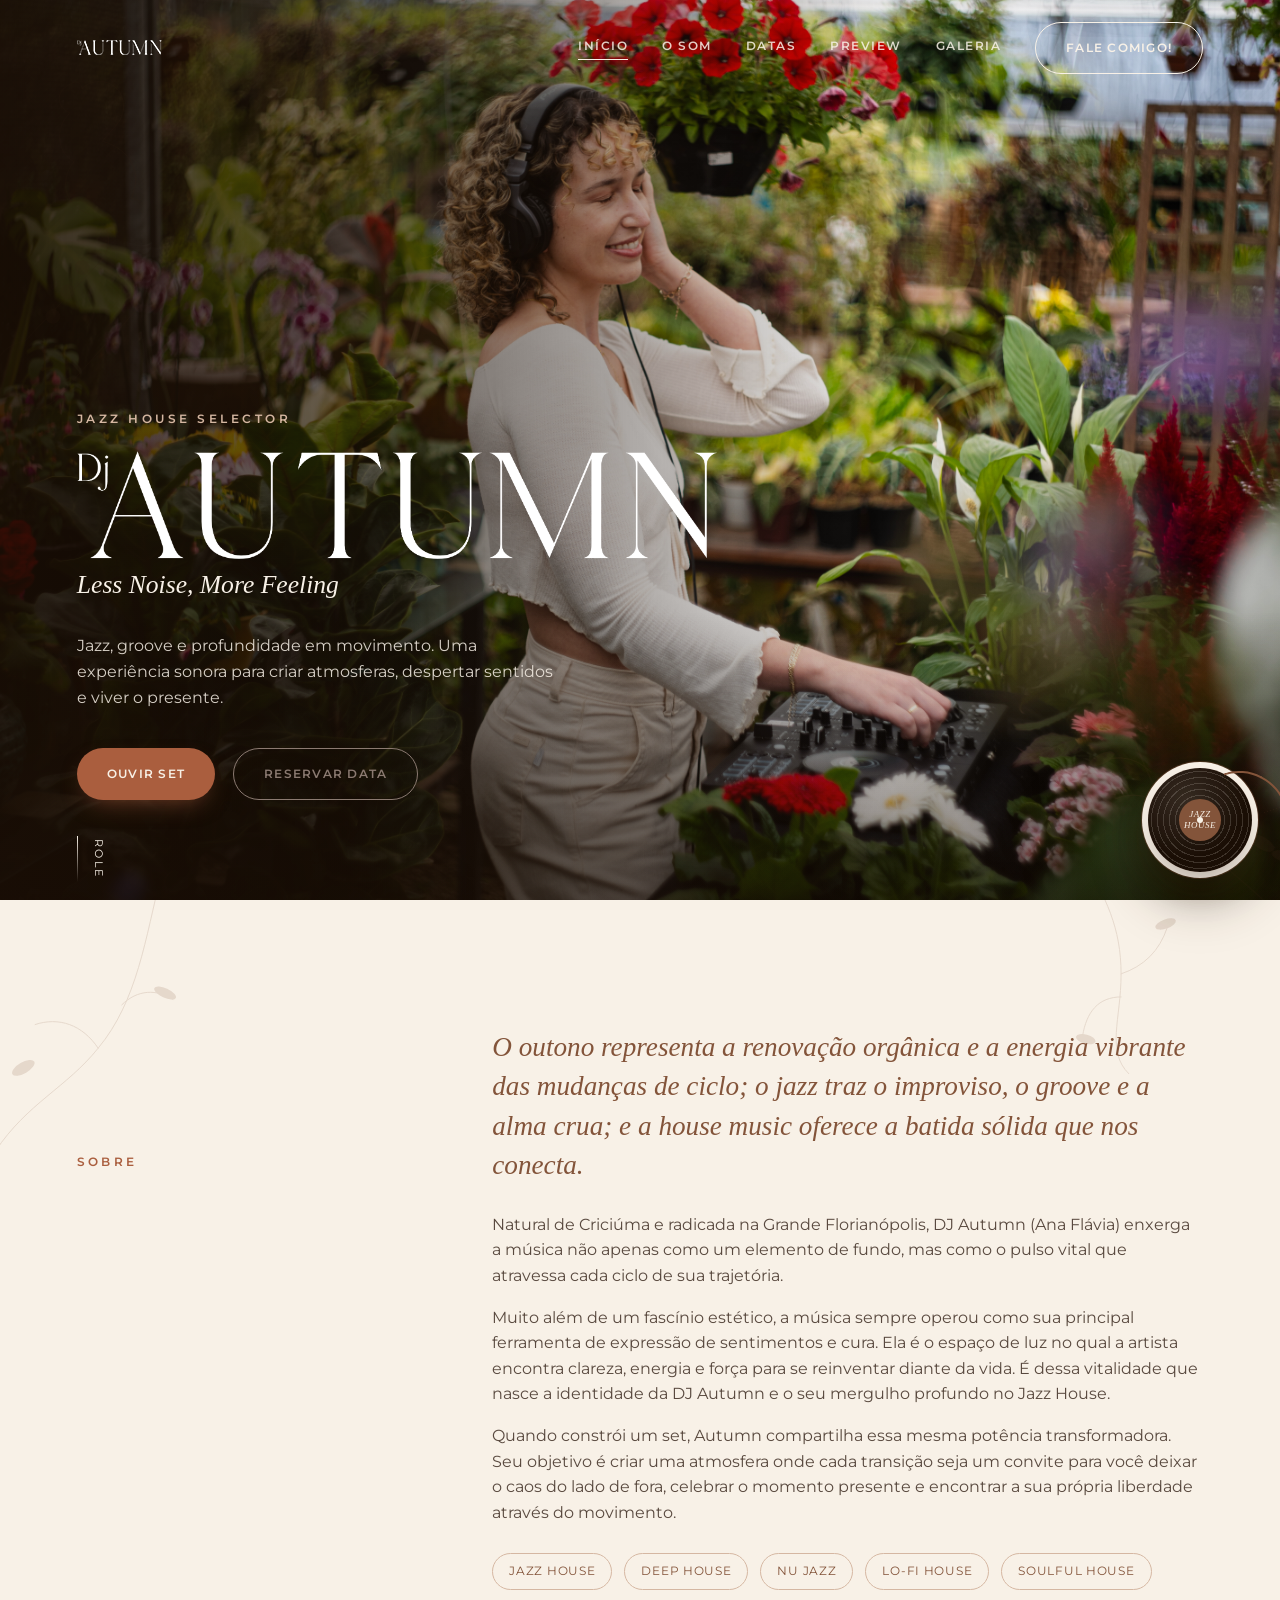
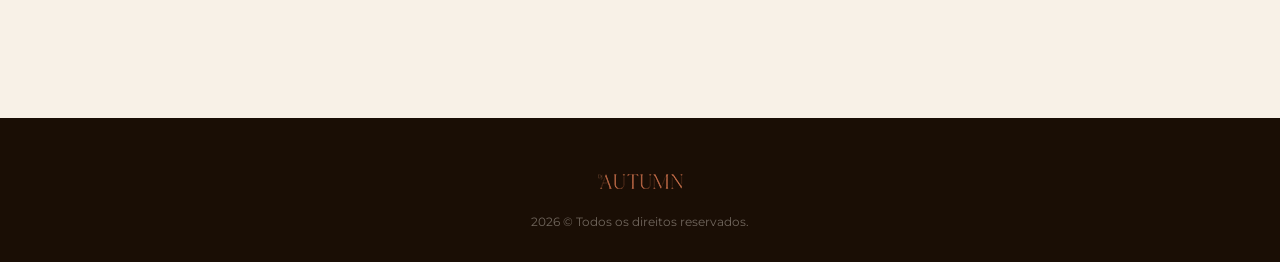
==== commit bb610917: "Add files via upload" ====
--- a/index.html
+++ b/index.html
@@ -3,10 +3,25 @@
   <head>
     <meta charset="UTF-8" />
     <meta name="viewport" content="width=device-width, initial-scale=1.0" />
-    <title>Dj Autumn</title>
-    <link rel="stylesheet" href="css/styles.css" />
+    <title>Dj Autumn | Jazz House Selector</title>
+    <meta
+      name="description"
+      content="DJ Autumn - Jazz House Selector. Jazz, groove e profundidade em movimento. Less Noise, More Feeling."
+    />
+
+    <!-- Fonte Montserrat (Google Fonts) -->
+    <link rel="preconnect" href="https://fonts.googleapis.com" />
+    <link rel="preconnect" href="https://fonts.gstatic.com" crossorigin />
+    <link
+      href="https://fonts.googleapis.com/css2?family=Montserrat:wght@400;500;600&display=swap"
+      rel="stylesheet"
+    />
+
+    <!-- Aumente o número de ?v= sempre que alterar o CSS/JS (evita cache antigo) -->
+    <link rel="stylesheet" href="css/styles.css?v=2" />
+
     <!-- Favicon -->
-  <link rel="icon" type="image/png" href="img/dj-autumn-fav.png" />
+    <link rel="icon" type="image/png" href="img/dj-autumn-fav.png" />
   </head>
   <body class="is-home">
     <!-- ===== CURSOR AMBIENTE ===== -->
@@ -16,7 +31,7 @@
     <header class="site-header" id="siteHeader">
       <div class="header-inner">
         <a href="index.html" class="brand-mark">
-          <img src="img/dj-autumn-logo-2.png" alt="Dj Autumn" class="" />
+          <img src="img/dj-autumn-logo-2.png" alt="Dj Autumn" />
         </a>
         <nav class="main-nav" id="mainNav">
           <a href="index.html" class="nav-link active">Início</a>
@@ -30,20 +45,24 @@
             class="btn btn-line"
             target="_blank"
             rel="noopener noreferrer"
-            >Reservar</a
+            >Fale Comigo!</a
           >
         </nav>
-        <button class="nav-toggle" id="navToggle" aria-label="Abrir menu">
+        <button
+          class="nav-toggle"
+          id="navToggle"
+          aria-label="Abrir menu"
+          aria-expanded="false"
+        >
           <span></span><span></span><span></span>
         </button>
       </div>
     </header>
 
     <!-- ===== HERO ===== -->
-
     <main>
       <section class="hero" id="top">
-        <!-- vídeo de fundo 
+        <!-- vídeo de fundo
         <video
           class="hero-bg-video"
           autoplay
@@ -109,11 +128,7 @@
           <p class="eyebrow reveal">Jazz House Selector</p>
 
           <h1 class="wordmark reveal">
-            <img
-              src="img/dj-autumn-logo.png"
-              alt="Dj Autumn"
-              class="wordmark reveal"
-            />
+            <img src="img/dj-autumn-logo.png" alt="Dj Autumn" />
           </h1>
 
           <p class="tagline reveal">Less Noise, More Feeling</p>
@@ -124,7 +139,7 @@
           </p>
 
           <div class="hero-actions reveal">
-            <a href="#mixes" class="btn btn-solid">Ouvir set</a>
+            <a href="mixes.html" class="btn btn-solid">Ouvir set</a>
             <a
               href="https://api.whatsapp.com/send/?phone=5548998318027"
               class="btn btn-line"
@@ -135,12 +150,16 @@
           </div>
         </div>
 
-        <!-- foto principal em evidência, agora como capa em tela cheia -->
+        <!-- foto principal em evidência, como capa em tela cheia
+             (renomeie o arquivo "foto capa.jpg" para "foto-capa.jpg") -->
         <div class="hero-visual reveal reveal-photo" id="heroVisual">
           <img
             class="hero-photo"
             src="img/foto capa.jpg"
-            alt="Dj Autumn sorrindo, de óculos e headphone, tocando em um controlador Pioneer DJ"
+            alt="DJ Autumn sorrindo, de óculos e headphone, tocando em um controlador Pioneer DJ"
+            loading="eager"
+            fetchpriority="high"
+            decoding="async"
           />
         </div>
         <div class="hero-scrim" aria-hidden="true"></div>
@@ -153,6 +172,31 @@
 
       <!-- ===== SOBRE ===== -->
       <section class="section about" id="sobre">
+        <svg
+          class="deco deco-branch deco-branch--mixes"
+          data-speed="0.12"
+          viewBox="0 0 260 380"
+          aria-hidden="true"
+        >
+          <path d="M230 10 C210 90 200 170 150 230 C110 280 60 300 20 360" />
+          <path d="M150 230 C130 200 100 190 70 200" />
+          <path d="M180 175 C200 155 225 155 245 168" />
+          <ellipse
+            cx="55"
+            cy="255"
+            rx="16"
+            ry="7"
+            transform="rotate(-30 55 255)"
+          />
+          <ellipse
+            cx="235"
+            cy="160"
+            rx="15"
+            ry="6"
+            transform="rotate(25 235 160)"
+          />
+        </svg>
+
         <svg
           class="deco deco-branch deco-branch--about"
           data-speed="0.1"
@@ -189,22 +233,24 @@
               crua; e a house music oferece a batida sólida que nos conecta.
             </p>
             <p class="reveal">
-              Para mim, a música nunca foi apenas um elemento de fundo, ela é o
-              pulso vital que atravessa cada fase, ciclo e estado de ser da
-              minha trajetória.
+              Natural de Criciúma e radicada na Grande Florianópolis, DJ Autumn
+              (Ana Flávia) enxerga a música não apenas como um elemento de
+              fundo, mas como o pulso vital que atravessa cada ciclo de sua
+              trajetória.
             </p>
 
             <p class="reveal">
-              Muito além de um fascínio estético, a música sempre operou como a
-              minha principal ferramenta de cura e reorganização interna. Ela é
-              o espaço de luz onde encontro clareza, energia e força para me
-              reinventar diante da vida. É dessa vitalidade que nasce a
-              identidade de DJ Autumn e o meu mergulho profundo no Jazz House.
+              Muito além de um fascínio estético, a música sempre operou como
+              sua principal ferramenta de expressão de sentimentos e cura. Ela é
+              o espaço de luz no qual a artista encontra clareza, energia e
+              força para se reinventar diante da vida. É dessa vitalidade que
+              nasce a identidade da DJ Autumn e o seu mergulho profundo no Jazz
+              House.
             </p>
 
             <p class="reveal">
-              Quando construo um set, o que compartilho é essa mesma potência
-              transformadora. Meu objetivo é criar uma atmosfera onde cada
+              Quando constrói um set, Autumn compartilha essa mesma potência
+              transformadora. Seu objetivo é criar uma atmosfera onde cada
               transição seja um convite para você deixar o caos do lado de fora,
               celebrar o momento presente e encontrar a sua própria liberdade
               através do movimento.
@@ -225,7 +271,7 @@
     <footer class="site-footer">
       <div class="footer-inner">
         <a href="index.html" class="brand-mark">
-          <img src="img/dj-autumn-logo-2.png" alt="Dj Autumn" class="" />
+          <img src="img/dj-autumn-logo-2.png" alt="Dj Autumn" />
         </a>
         <p class="footer-copy">
           <span id="year"></span> © Todos os direitos reservados.
@@ -233,22 +279,26 @@
       </div>
     </footer>
 
-    <!-- ===== WIDGET FIXO: disco / rádio jazz house ===== -->
-    <div class="vinyl-widget" id="vinylWidget">
+    <!-- ===== WIDGET FIXO: disco / rádio jazz house =====
+         Começa PAUSADO (classe "paused"): navegadores bloqueiam autoplay,
+         então o primeiro clique do visitante é que inicia a rádio. -->
+    <div class="vinyl-widget paused" id="vinylWidget">
       <div class="vinyl-ring"></div>
       <div
         class="vinyl-video-mask"
         id="vinylToggle"
         role="button"
         tabindex="0"
-        aria-label="Mutar ou tocar a rádio"
+        aria-label="Tocar ou pausar a rádio"
         aria-pressed="false"
       >
-        <!-- Rádio (troque o src por outra URL de stream se quiser) -->
+        <!-- IMPORTANTE: o src precisa ser a URL DIRETA do stream de áudio
+             (termina em .mp3, .aac ou similar). Links de página do TuneIn
+             não funcionam em <audio>. Substitua pela URL do stream. -->
         <audio
           id="vinylRadio"
-          src="https://tunein.com/station/?stationid=271880&utm_medium=referral&utm_content=s271880&utm_source=geminiEmbedArt&st=88"
-          preload="auto"
+          src="https://SEU-STREAM-AQUI/stream.mp3"
+          preload="none"
         ></audio>
 
         <div class="vinyl-label">
@@ -257,9 +307,9 @@
         </div>
       </div>
       <div class="tonearm"></div>
-      <span class="vinyl-widget-tag" id="vinylTag">now playing</span>
+      <span class="vinyl-widget-tag" id="vinylTag">tocar rádio</span>
     </div>
 
-    <script src="js/script.js"></script>
+    <script src="js/script.js?v=2"></script>
   </body>
 </html>
--- a/css/styles.css
+++ b/css/styles.css
@@ -2,10 +2,9 @@
    DJ AUTUMN — Jazz House Landing Page
    ========================================================= */
 
-/**/
 @font-face {
   font-family: "Branch";
-  src: url("fonts/Branch-Regular.woff2") format("woff2");
+  src: url("../fonts/Branch-Regular.woff2") format("woff2");
   font-weight: 400;
   font-display: swap;
 }
@@ -43,7 +42,6 @@
 }
 body {
   margin: 0;
-  background: var(--cream);
   color: var(--ink);
   font-family: var(--font-body);
   font-weight: 400;
@@ -51,9 +49,9 @@
   -webkit-font-smoothing: antialiased;
   overflow-x: hidden;
   min-height: 100vh;
-  margin: 0;
   display: flex;
   flex-direction: column;
+  background: var(--cream-soft);
 }
 
 img,
@@ -164,6 +162,15 @@
   gap: 34px;
 }
 
+.nav-link {
+  font-size: 0.78rem;
+  font-weight: 600;
+  letter-spacing: 0.12em;
+  text-transform: uppercase;
+  color: #8b7a71;
+  position: relative;
+  padding-bottom: 4px;
+}
 .nav-link::after {
   content: "";
   position: absolute;
@@ -174,7 +181,8 @@
   background: var(--rust);
   transition: right 0.35s var(--ease);
 }
-.nav-link:hover::after {
+.nav-link:hover::after,
+.nav-link.active::after {
   right: 0;
 }
 .nav-cta {
@@ -220,7 +228,7 @@
   transform: translateY(-6.5px) rotate(-45deg);
 }
 
-/* ---- header claro sobre a foto do hero, na home e no preview, antes de rolar ---- */
+/* ---- header claro sobre a foto do hero (home e preview), antes de rolar ---- */
 body.is-home .site-header:not(.scrolled) .nav-link,
 body.is-mixes .site-header:not(.scrolled) .nav-link {
   color: rgba(248, 241, 231, 0.85);
@@ -242,6 +250,7 @@
 body.is-mixes .site-header:not(.scrolled) .nav-toggle span {
   background: var(--cream);
 }
+
 /* ==========================================================
    DECORATIVE VECTORS (sax / dried branches)
    ========================================================== */
@@ -292,7 +301,7 @@
 }
 
 /* ==========================================================
-   HERO — foto de capa em tela cheia
+   HERO
    ========================================================== */
 .hero {
   position: relative;
@@ -301,7 +310,7 @@
   align-items: flex-end;
   padding: 140px var(--edge) 100px;
   overflow: hidden;
-  background: var(--dark); /* fallback enquanto a foto carrega */
+  background: var(--dark);
 }
 
 .hero-preview {
@@ -311,10 +320,9 @@
   align-items: flex-end;
   padding: 140px var(--edge) 100px;
   overflow: hidden;
-  background: var(--dark); /* fallback enquanto a foto carrega */
-}
-
-/* ---- vídeo de fundo do hero (opcional, ainda comentado no HTML) ---- */
+  background: var(--dark);
+}
+
 .hero-bg-video {
   position: absolute;
   inset: 0;
@@ -355,7 +363,6 @@
   flex-wrap: wrap;
 }
 .wordmark img {
-  /* logo original é escura; invertida para ficar legível sobre a foto */
   filter: brightness(0) invert(1);
 }
 .wordmark-small {
@@ -422,12 +429,11 @@
   color: #8b7a71;
 }
 .btn-line:hover {
-  background: #aa5e3e;
+  background: #83543a;
   color: #ffffff;
   transform: translateY(-3px);
 }
 
-/* --- foto principal: agora cobre o hero inteiro como imagem de capa --- */
 .hero-visual {
   position: absolute;
   inset: 0;
@@ -439,12 +445,11 @@
   width: 100%;
   height: 100%;
   object-fit: cover;
-  object-position: center 20%; /* ajuste o enquadramento vertical do rosto/figura aqui */
+  object-position: center 20%;
   display: block;
   filter: none;
 }
 
-/* --- véu de leitura sobre a foto: escurece a esquerda/base para o texto --- */
 .hero-scrim {
   position: absolute;
   inset: 0;
@@ -460,8 +465,6 @@
     linear-gradient(0deg, rgba(26, 14, 5, 0.55) 0%, transparent 32%);
 }
 
-/* animação de entrada ao abrir o site (reaproveita .reveal / .in-view,
-   com seletor composto para garantir prioridade sobre a regra genérica) */
 .reveal.reveal-photo {
   opacity: 0;
   transform: scale(1.06);
@@ -478,8 +481,7 @@
   filter: blur(0);
 }
 
-/* --- disco / vídeo em loop: agora um widget fixo no rodapé,
-   sempre visível, acompanhando a rolagem da página --- */
+/* --- disco / vídeo em loop: widget fixo --- */
 .vinyl-widget {
   position: fixed;
   right: 28px;
@@ -606,9 +608,6 @@
 .vinyl-widget.paused .vinyl-video-mask {
   animation-play-state: paused;
 }
-.vinyl-video-mask.is-muted .vinyl-ring {
-  animation-play-state: paused;
-}
 @keyframes spin {
   to {
     transform: rotate(360deg);
@@ -771,6 +770,9 @@
   background: var(--dark);
   color: var(--cream);
 }
+body.is-dates {
+  background: var(--dark);
+}
 .dates .kicker {
   color: var(--sand);
 }
@@ -816,17 +818,9 @@
   white-space: nowrap;
 }
 
-.nav-link {
-  font-size: 0.78rem;
-  font-weight: 600;
-  letter-spacing: 0.12em;
-  text-transform: uppercase;
-  color: #8b7a71;
-  position: relative;
-  padding-bottom: 4px;
-}
-
-/* ---------- Mixes ---------- */
+/* ==========================================================
+   MIXES (player com play/pause + barra de progresso)
+   ========================================================== */
 .mixes {
   background: var(--cream);
 }
@@ -851,6 +845,11 @@
   background: var(--cream-soft);
   border-color: var(--rust);
 }
+/* o <audio> não tem controles visíveis */
+.mix-card audio {
+  display: none;
+}
+
 .mix-disc {
   width: 52px;
   height: 52px;
@@ -870,6 +869,9 @@
   border-radius: 50%;
   background: var(--sand);
 }
+.mix-info {
+  min-width: 0;
+}
 .mix-info h3 {
   margin: 0 0 4px;
   font-size: 1.02rem;
@@ -880,6 +882,7 @@
   font-size: 0.82rem;
   color: rgba(43, 26, 16, 0.6);
 }
+
 .mix-play {
   width: 44px;
   height: 44px;
@@ -898,6 +901,81 @@
   background: var(--rust);
   color: var(--cream);
   transform: scale(1.08);
+}
+
+/* --- estado "tocando" --- */
+.mix-play.is-playing {
+  background: var(--rust);
+  color: var(--cream);
+}
+.mix-card.is-playing {
+  background: var(--cream-soft);
+  border-color: var(--rust);
+}
+.mix-card.is-playing .mix-disc {
+  animation: spin 5s linear infinite;
+}
+.mix-card.is-playing:hover .mix-disc {
+  transform: none;
+}
+
+/* --- barra de progresso --- */
+.mix-progress {
+  display: flex;
+  align-items: center;
+  gap: 12px;
+  margin-top: 10px;
+}
+.mix-bar {
+  position: relative;
+  flex: 1;
+  height: 4px;
+  border-radius: 999px;
+  background: rgba(131, 84, 58, 0.2);
+  cursor: pointer;
+  touch-action: none; /* arrastar a barra no celular não rola a página */
+  transition: height 0.2s var(--ease);
+}
+/* área de clique maior, sem aumentar a barra visível */
+.mix-bar::before {
+  content: "";
+  position: absolute;
+  inset: -10px 0;
+}
+.mix-bar:hover,
+.mix-bar:focus-visible {
+  height: 6px;
+  outline: none;
+}
+.mix-bar-fill {
+  position: relative;
+  height: 100%;
+  width: 0;
+  border-radius: inherit;
+  background: var(--rust);
+}
+.mix-bar-fill::after {
+  content: "";
+  position: absolute;
+  right: -5px;
+  top: 50%;
+  width: 10px;
+  height: 10px;
+  border-radius: 50%;
+  background: var(--rust);
+  transform: translateY(-50%) scale(0);
+  transition: transform 0.2s var(--ease);
+}
+.mix-bar:hover .mix-bar-fill::after,
+.mix-bar:focus-visible .mix-bar-fill::after,
+.mix-card.is-playing .mix-bar-fill::after {
+  transform: translateY(-50%) scale(1);
+}
+.mix-time {
+  font-size: 0.72rem;
+  font-variant-numeric: tabular-nums;
+  color: rgba(43, 26, 16, 0.6);
+  white-space: nowrap;
 }
 
 /* ---------- Galeria ---------- */
@@ -981,7 +1059,6 @@
   transform: translateY(0);
 }
 
-/* --- tiles ainda sem foto: convite visual para adicionar --- */
 .gallery-item.is-placeholder {
   border: 1px dashed rgba(131, 84, 58, 0.4);
   background:
@@ -1065,6 +1142,7 @@
   object-fit: contain;
   border-radius: 12px;
   display: block;
+  user-select: none;
 }
 .lightbox-caption {
   margin-top: 14px;
@@ -1093,6 +1171,66 @@
 .lightbox-close:hover {
   background: rgba(248, 241, 231, 0.12);
   transform: rotate(90deg);
+}
+
+.lightbox-nav {
+  position: absolute;
+  top: 50%;
+  transform: translateY(-50%);
+  width: 52px;
+  height: 52px;
+  border-radius: 50%;
+  border: 1px solid rgba(248, 241, 231, 0.4);
+  background: rgba(26, 14, 5, 0.35);
+  color: var(--cream);
+  font-size: 1.4rem;
+  line-height: 1;
+  display: flex;
+  align-items: center;
+  justify-content: center;
+  cursor: pointer;
+  transition:
+    background 0.3s var(--ease),
+    transform 0.3s var(--ease),
+    border-color 0.3s var(--ease);
+}
+.lightbox-nav:hover {
+  background: var(--rust);
+  border-color: var(--rust);
+  transform: translateY(-50%) scale(1.06);
+}
+.lightbox-nav:active {
+  transform: translateY(-50%) scale(0.96);
+}
+.lightbox-prev {
+  left: 18px;
+}
+.lightbox-next {
+  right: 18px;
+}
+.lightbox-counter {
+  position: absolute;
+  left: 50%;
+  bottom: 18px;
+  transform: translateX(-50%);
+  color: rgba(248, 241, 231, 0.75);
+  font-size: 0.72rem;
+  letter-spacing: 0.14em;
+  text-transform: uppercase;
+}
+
+@media (max-width: 640px) {
+  .lightbox-nav {
+    width: 42px;
+    height: 42px;
+    font-size: 1.15rem;
+  }
+  .lightbox-prev {
+    left: 8px;
+  }
+  .lightbox-next {
+    right: 8px;
+  }
 }
 
 /* ---------- Contato ---------- */
@@ -1195,6 +1333,7 @@
   color: rgba(248, 241, 231, 0.7);
   padding: 56px var(--edge) 30px;
   width: 100%;
+  margin-top: auto;
 }
 .footer-inner {
   max-width: 1180px;
@@ -1251,7 +1390,17 @@
   transition-delay: 0.1s;
 }
 
-/* stagger children inside grids that carry .reveal-group */
+/* .reveal (declarada acima) sobrescreveria o transition do card;
+   aqui mantemos o reveal E o hover de fundo/borda funcionando juntos */
+.mix-card.reveal {
+  transition:
+    opacity 0.9s var(--ease),
+    transform 0.9s var(--ease),
+    background 0.35s var(--ease),
+    border-color 0.35s var(--ease);
+}
+
+/* stagger dos itens dentro das grades */
 .sound-grid .sound-card:nth-child(1) {
   transition-delay: 0.05s;
 }
@@ -1388,7 +1537,6 @@
     transition: transform 0.5s var(--ease);
     box-shadow: -20px 0 40px rgba(0, 0, 0, 0.12);
   }
-
   .btn-line {
     color: #ffffff;
     border-color: #ffffff;
@@ -1399,8 +1547,12 @@
   .nav-toggle {
     display: flex;
   }
+
+  /* mixes no celular: sem disco, botão à esquerda, barra embaixo do título */
   .mix-card {
     grid-template-columns: auto 1fr;
+    padding: 18px 20px;
+    border-radius: 28px;
   }
   .mix-disc {
     display: none;
@@ -1410,4 +1562,31 @@
     grid-row: 1;
     justify-self: start;
   }
-}
+  .mix-progress {
+    flex-direction: column;
+    align-items: stretch;
+    gap: 8px;
+    margin-top: 12px;
+  }
+  /* em coluna, "flex: 1" controlaria a ALTURA e a barra sumia;
+     por isso aqui ela ocupa a largura toda com altura fixa */
+  .mix-bar {
+    flex: none;
+    width: 100%;
+    height: 6px;
+  }
+  /* área de toque maior para o dedo */
+  .mix-bar::before {
+    inset: -16px 0;
+  }
+  /* sem hover no celular: a bolinha fica sempre visível */
+  .mix-bar-fill::after {
+    width: 14px;
+    height: 14px;
+    right: -7px;
+    transform: translateY(-50%) scale(1);
+  }
+  .mix-time {
+    text-align: right;
+  }
+}
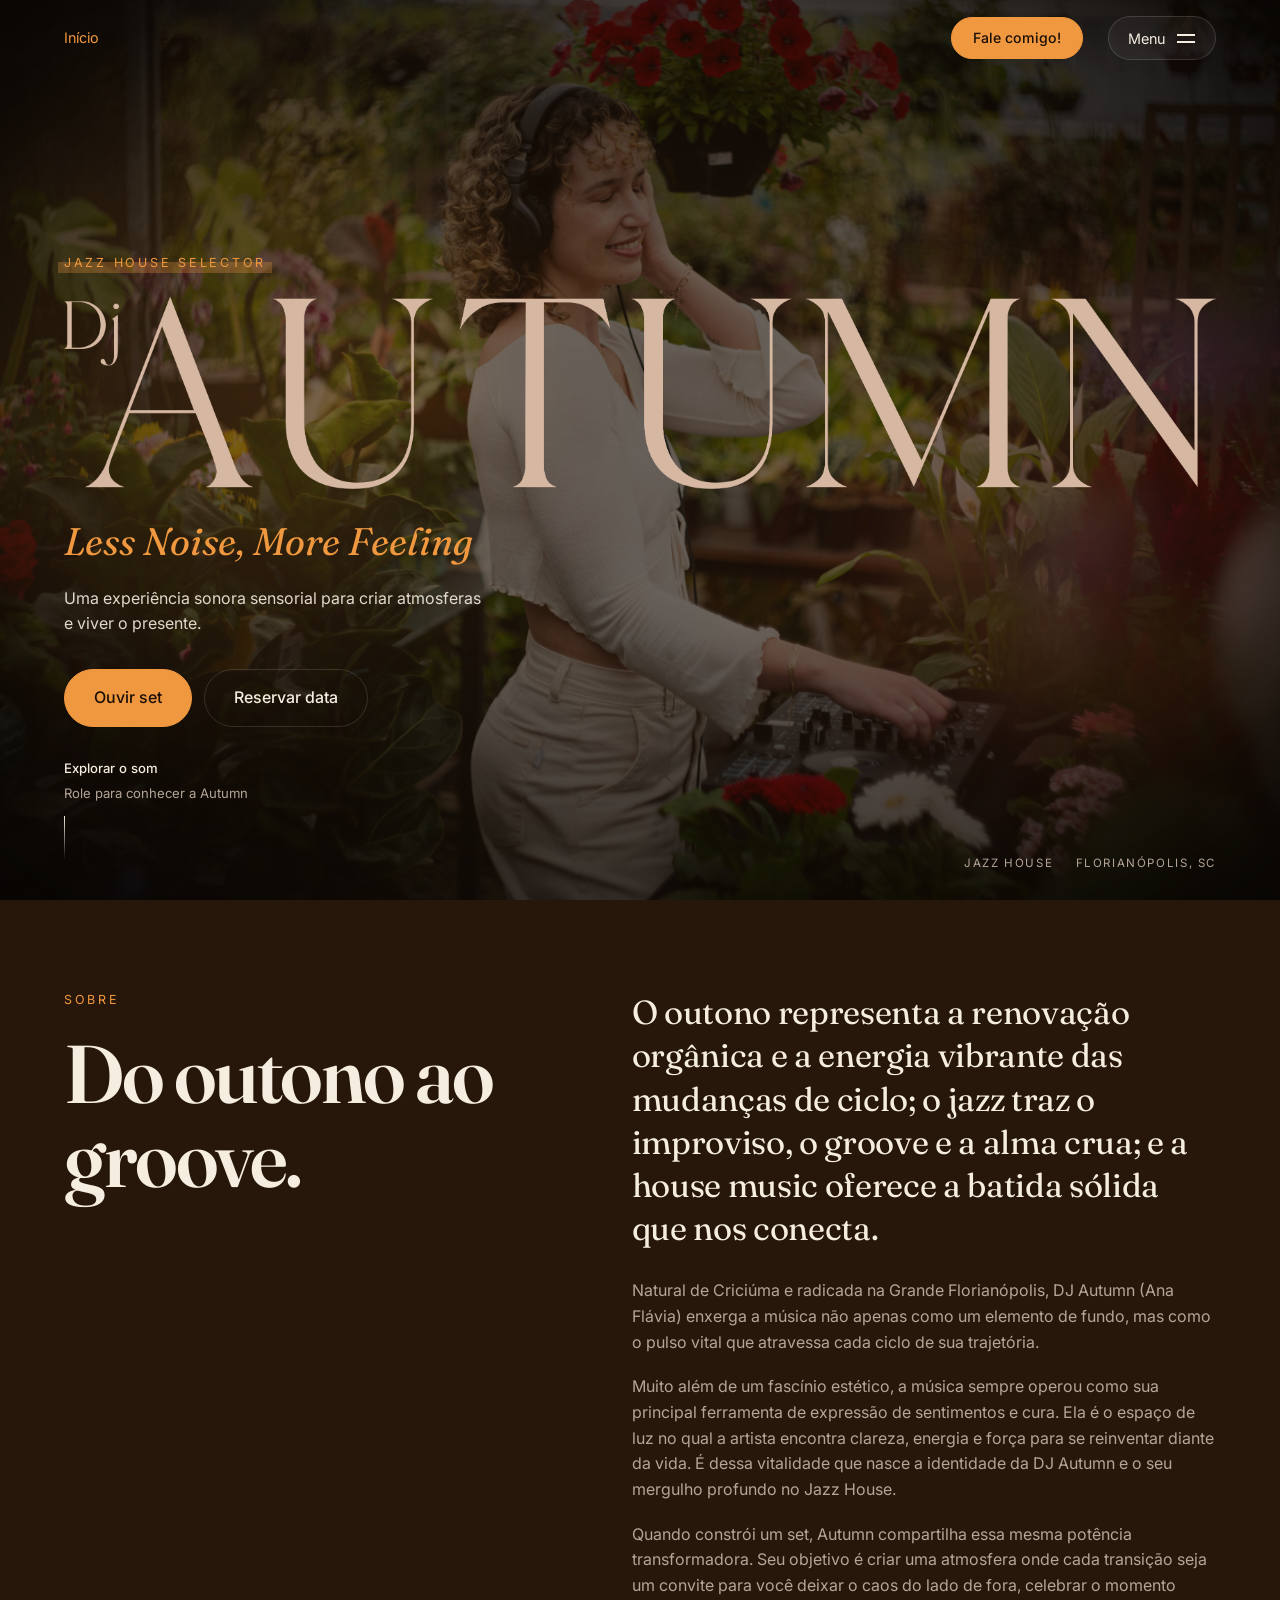
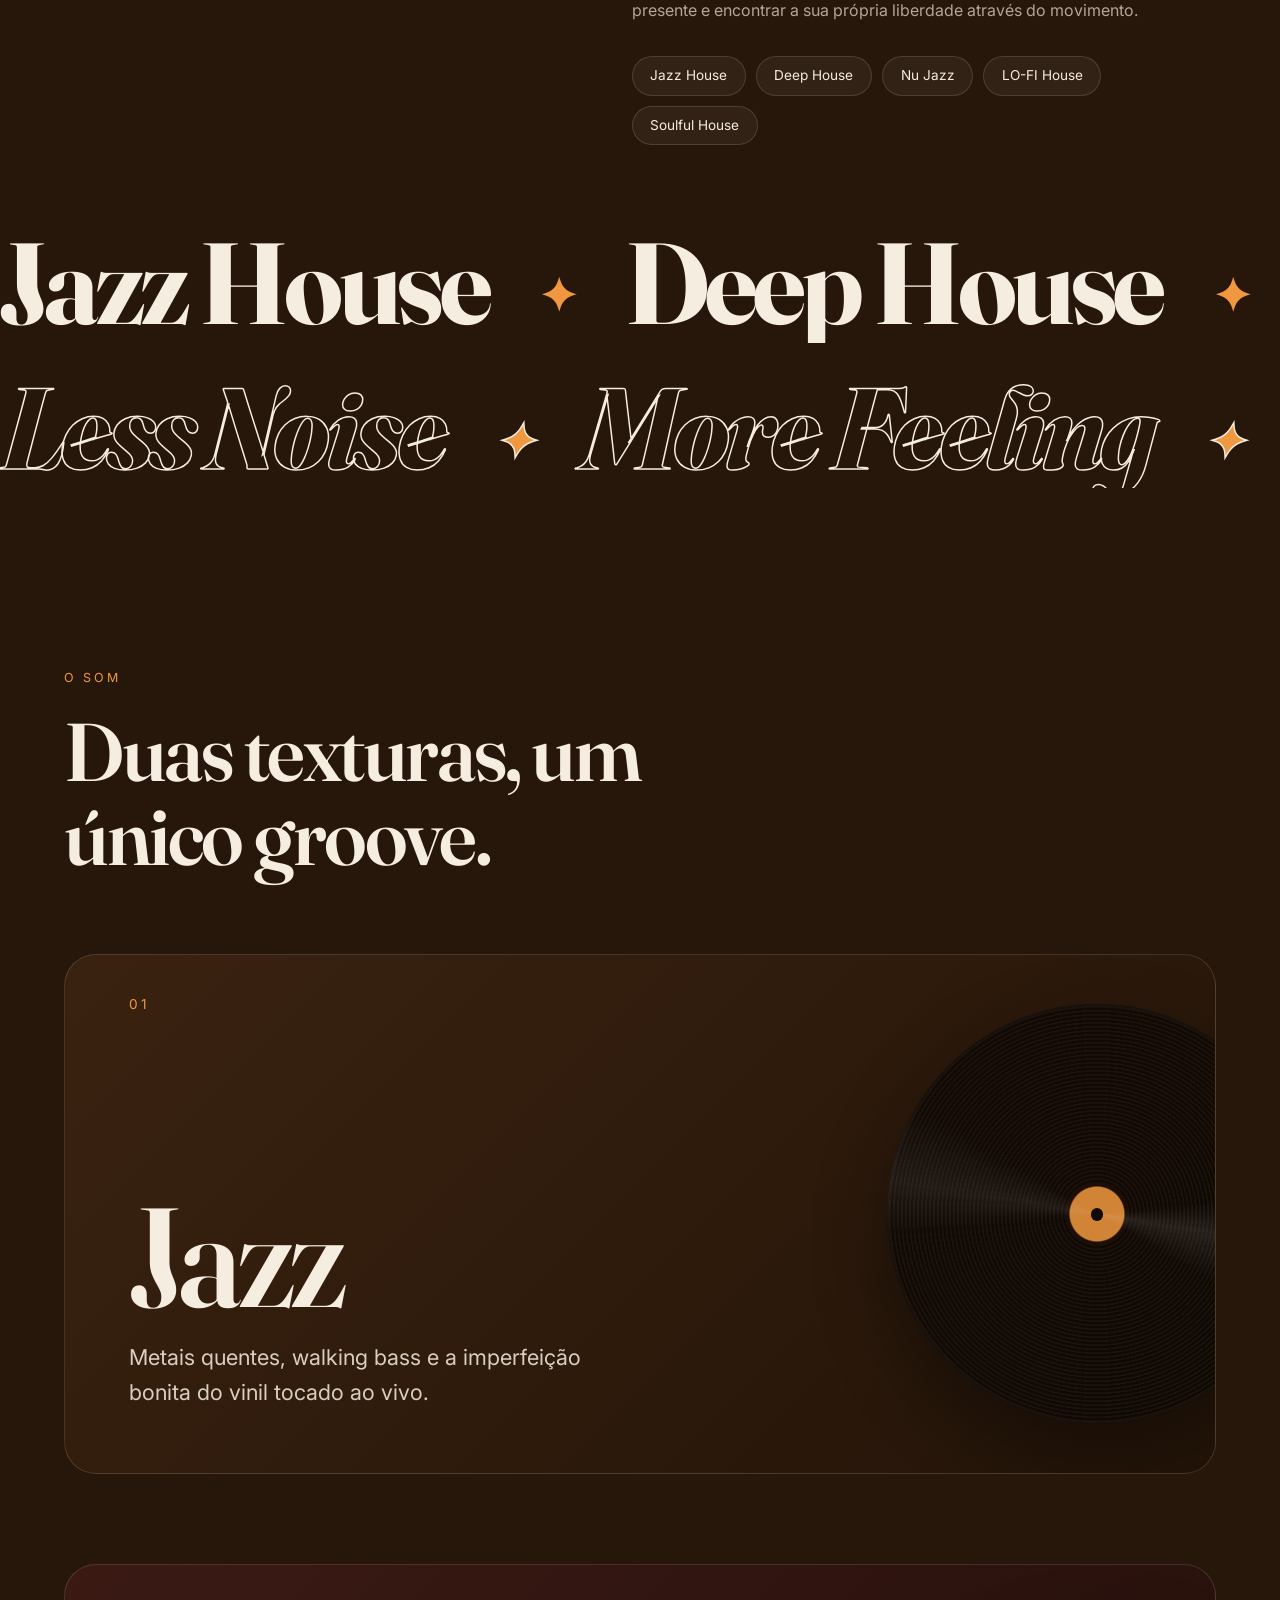
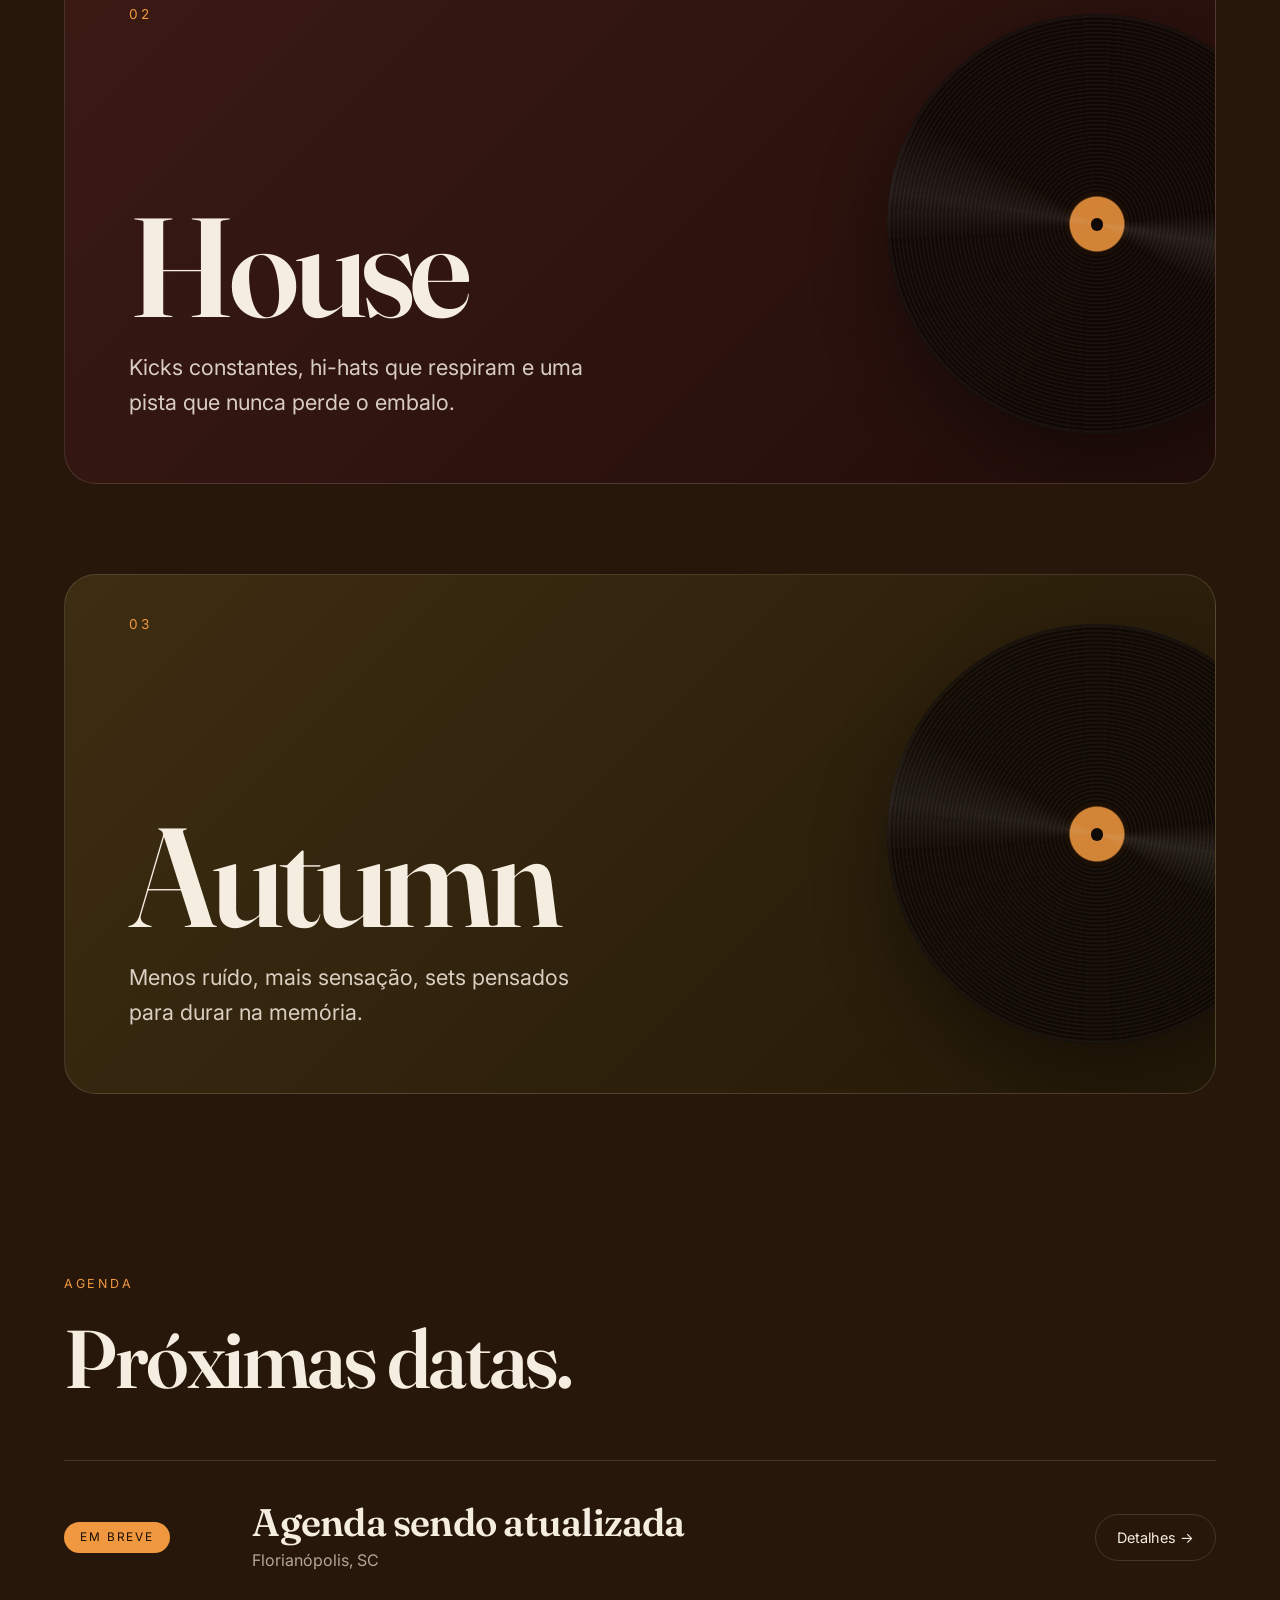
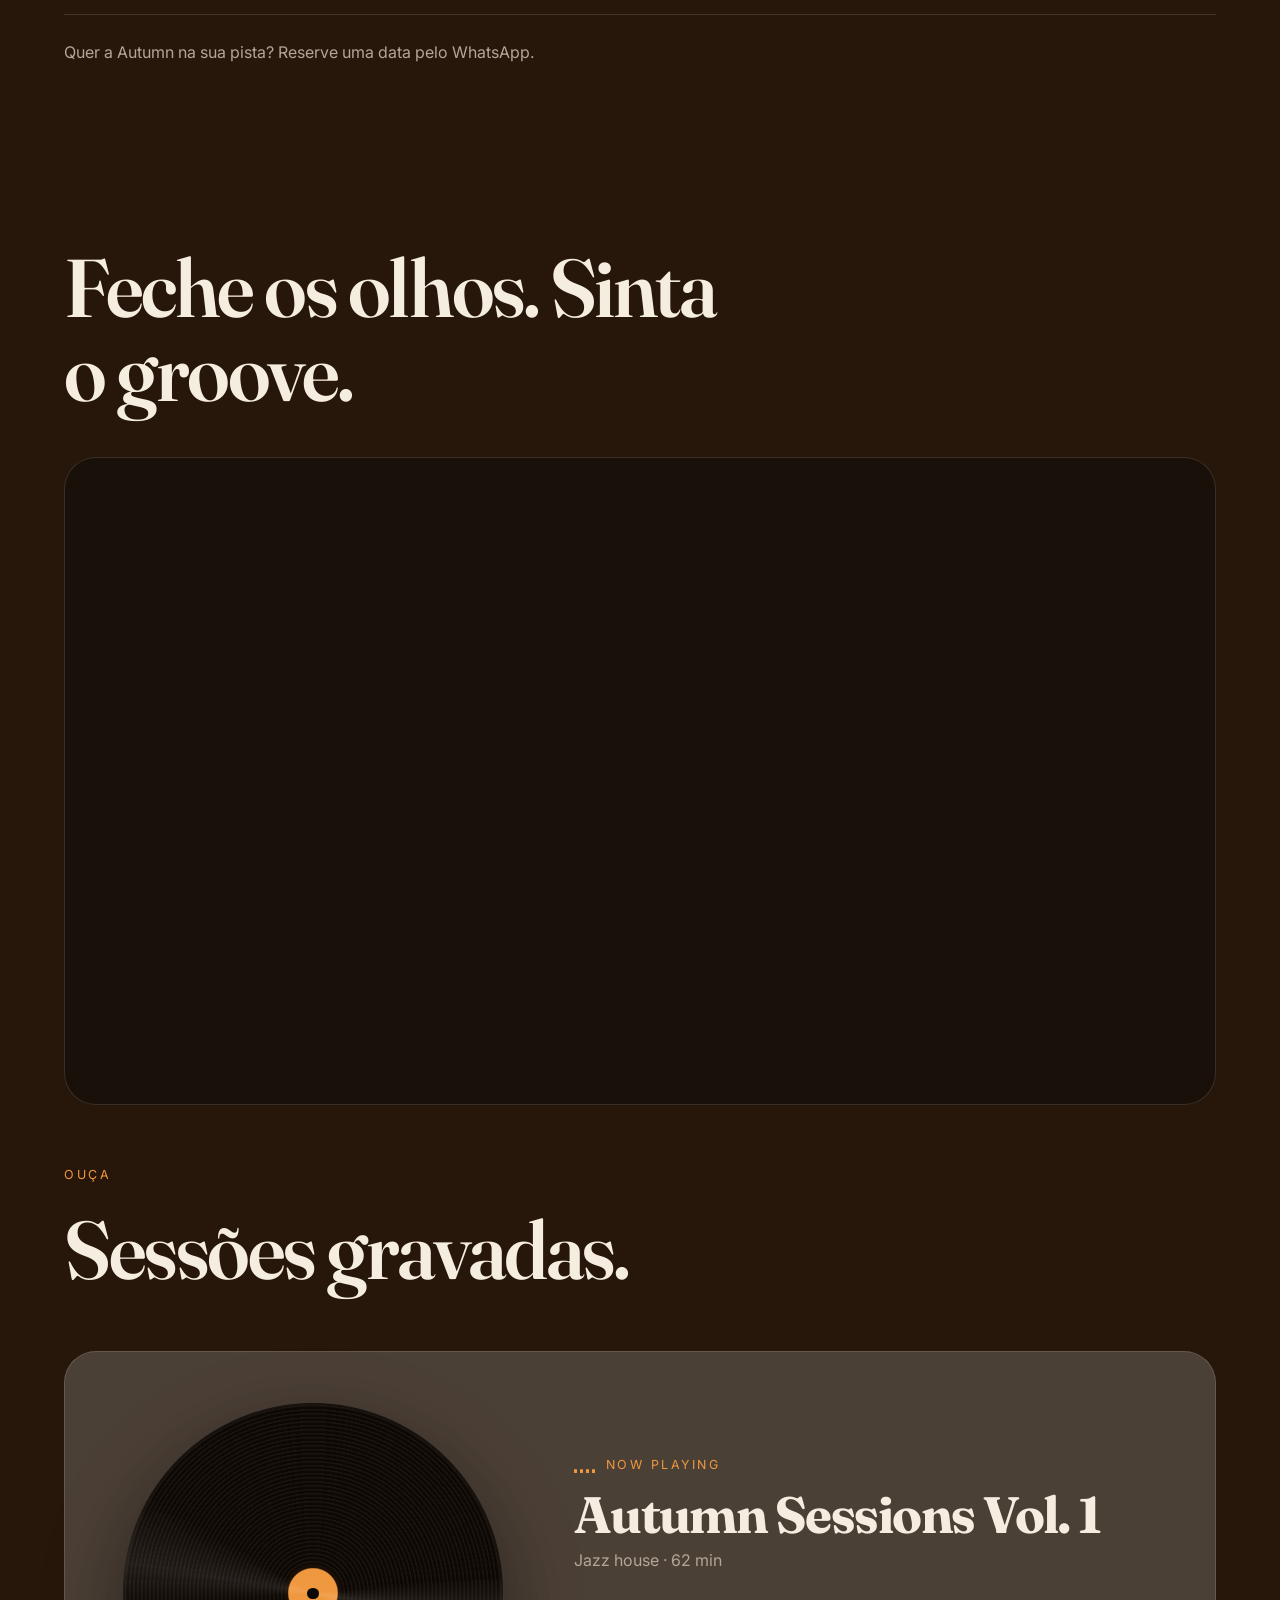
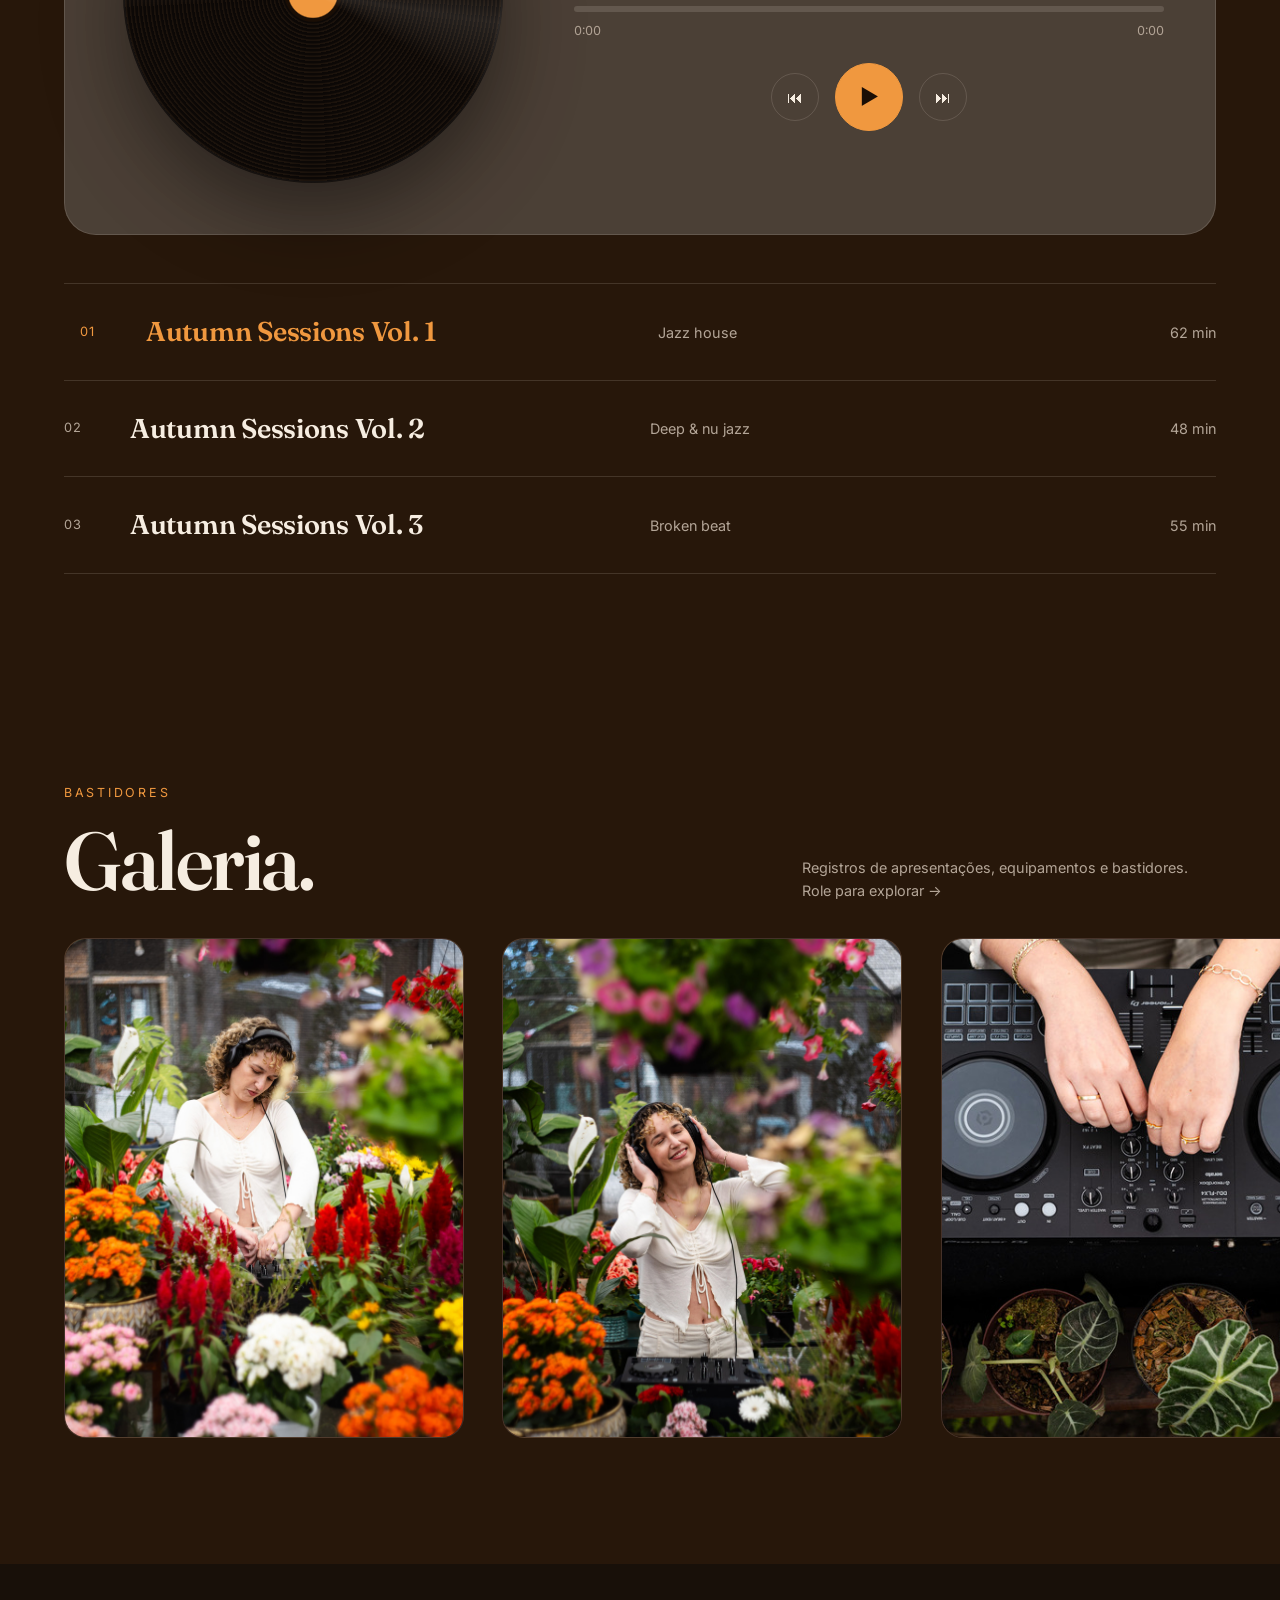
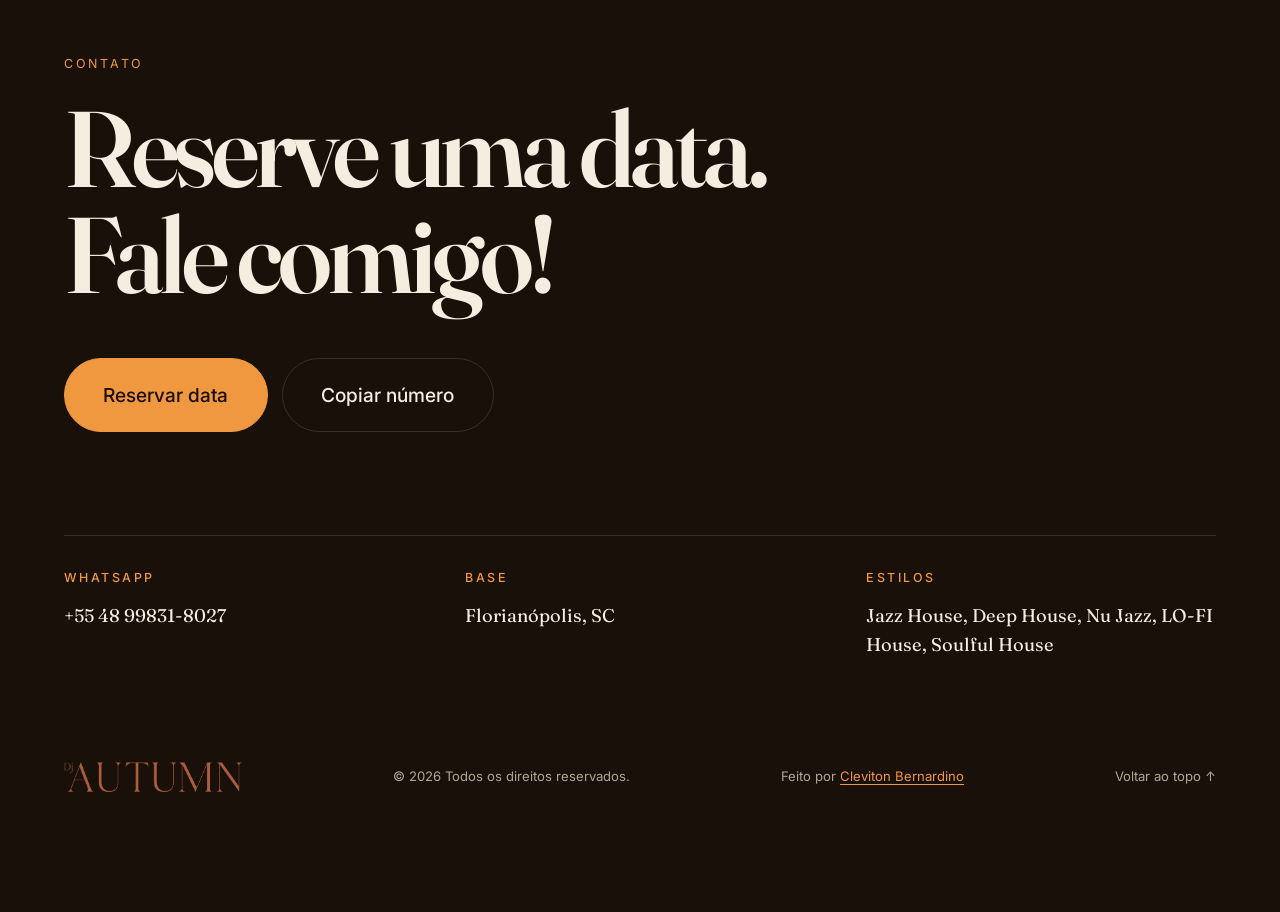
==== commit bf2fb23a: "Add files via upload" ====
--- a/index.html
+++ b/index.html
@@ -1,245 +1,205 @@
 <!doctype html>
-<html lang="pt-BR">
+<html lang="pt-BR" data-theme="noite">
   <head>
     <meta charset="UTF-8" />
     <meta name="viewport" content="width=device-width, initial-scale=1.0" />
     <title>Dj Autumn | Jazz House Selector</title>
     <meta
       name="description"
-      content="DJ Autumn - Jazz House Selector. Jazz, groove e profundidade em movimento. Less Noise, More Feeling."
+      content="Jazz, groove e profundidade. Less Noise, More Feeling. Dj Autumn, Jazz House Selector em Florianópolis, SC. Ouça as sessões e reserve uma data pelo WhatsApp."
     />
-
-    <!-- Fonte Montserrat (Google Fonts) -->
+    <link rel="canonical" href="https://www.djautumn.com.br/" />
+
+    <meta property="og:type" content="website" />
+    <meta property="og:locale" content="pt_BR" />
+    <meta property="og:site_name" content="Dj Autumn" />
+    <meta property="og:title" content="Dj Autumn | Jazz House Selector" />
+    <meta
+      property="og:description"
+      content="Less Noise, More Feeling. Jazz House, Deep House, Nu Jazz, LO-FI House e Soulful House."
+    />
+    <meta property="og:url" content="https://www.djautumn.com.br/" />
+    <meta
+      property="og:image"
+      content="https://www.djautumn.com.br/img/foto%20capa.jpg"
+    />
+    <meta name="twitter:card" content="summary_large_image" />
+
     <link rel="preconnect" href="https://fonts.googleapis.com" />
     <link rel="preconnect" href="https://fonts.gstatic.com" crossorigin />
     <link
-      href="https://fonts.googleapis.com/css2?family=Montserrat:wght@400;500;600&display=swap"
+      href="https://fonts.googleapis.com/css2?family=Fraunces:ital,wght@0,400;0,600;0,700;1,400;1,600&family=Inter:wght@300;400;500;600&display=swap"
       rel="stylesheet"
     />
 
-    <!-- Aumente o número de ?v= sempre que alterar o CSS/JS (evita cache antigo) -->
-    <link rel="stylesheet" href="css/styles.css?v=2" />
-
+    <link rel="stylesheet" href="css/style.css" />
     <!-- Favicon -->
     <link rel="icon" type="image/png" href="img/dj-autumn-fav.png" />
   </head>
-  <body class="is-home">
-    <!-- ===== CURSOR AMBIENTE ===== -->
-    <div class="cursor-glow" aria-hidden="true"></div>
-
-    <!-- ===== NAV ===== -->
-    <header class="site-header" id="siteHeader">
-      <div class="header-inner">
-        <a href="index.html" class="brand-mark">
-          <img src="img/dj-autumn-logo-2.png" alt="Dj Autumn" />
-        </a>
-        <nav class="main-nav" id="mainNav">
-          <a href="index.html" class="nav-link active">Início</a>
-
-          <a href="som.html" class="nav-link">O Som</a>
-          <a href="datas.html" class="nav-link">Datas</a>
-          <a href="mixes.html" class="nav-link">Preview</a>
-          <a href="galeria.html" class="nav-link">Galeria</a>
-          <a
-            href="https://api.whatsapp.com/send/?phone=5548998318027"
-            class="btn btn-line"
-            target="_blank"
-            rel="noopener noreferrer"
-            >Fale Comigo!</a
-          >
-        </nav>
+  <body>
+    <!-- Background Global com os Orbs -->
+    <div class="global-bg" aria-hidden="true">
+      <div class="hero__orb hero__orb--1"></div>
+      <div class="hero__orb hero__orb--2"></div>
+      <div class="hero__grid"></div>
+    </div>
+
+    <!-- Cursor customizado -->
+    <div class="cursor" id="cursor" aria-hidden="true">
+      <span class="cursor__label" id="cursorLabel"></span>
+    </div>
+
+    <!-- Barra de progresso -->
+    <div class="progress" aria-hidden="true">
+      <span id="progressBar"></span>
+    </div>
+
+    <!-- Cabeçalho -->
+    <header class="header" id="header">
+      <a
+        href="#entrada"
+        class="header__link header__link--cta"
+        data-goto="entrada"
+        aria-label="Dj Autumn, voltar ao início"
+        >Início<span></span>
+      </a>
+
+      <nav class="header__actions" aria-label="Ações">
+        <a
+          href="https://api.whatsapp.com/send/?phone=5548998318027"
+          class="btn btn--ghost magnetic header-whatsapp-btn"
+          target="_blank"
+          rel="noopener"
+          >Fale comigo!</a
+        >
         <button
-          class="nav-toggle"
-          id="navToggle"
-          aria-label="Abrir menu"
+          type="button"
+          class="menu-btn magnetic"
+          id="menuBtn"
           aria-expanded="false"
+          aria-controls="menu"
         >
-          <span></span><span></span><span></span>
+          <span>Menu</span><i></i>
         </button>
+      </nav>
+    </header>
+
+    <!-- Menu de capítulos -->
+    <div class="menu" id="menu" aria-hidden="true">
+      <div class="menu__inner">
+        <p class="menu__eyebrow">Menu</p>
+        <h2 class="menu__title">Explore o som.</h2>
+        <ol class="menu__list">
+          <li>
+            <a href="#entrada" data-goto="entrada"
+              ><em></em><span>Entrada</span></a
+            >
+          </li>
+          <li>
+            <a href="#sobre" data-goto="sobre"><em></em><span>Sobre</span></a>
+          </li>
+          <li>
+            <a href="#som" data-goto="som"><em></em><span>O Som</span></a>
+          </li>
+          <li>
+            <a href="#datas" data-goto="datas"><em></em><span>Datas</span></a>
+          </li>
+          <li>
+            <a href="#preview" data-goto="preview"
+              ><em></em><span>Preview</span></a
+            >
+          </li>
+          <li>
+            <a href="#galeria" data-goto="galeria"
+              ><em></em><span>Galeria</span></a
+            >
+          </li>
+          <li>
+            <a href="#contato" data-goto="contato"
+              ><em></em><span>Contato</span></a
+            >
+          </li>
+        </ol>
       </div>
-    </header>
-
-    <!-- ===== HERO ===== -->
-    <main>
-      <section class="hero" id="top">
-        <!-- vídeo de fundo
-        <video
-          class="hero-bg-video"
-          autoplay
-          muted
-          loop
-          playsinline
-          poster="img/dj-photo.png"
-        >
-          <source src="video/hero-bg.mp4" type="video/mp4" />
-        </video>
-        <div class="hero-overlay" aria-hidden="true"></div>-->
-
-        <!-- vetores de fundo, esmaecidos -->
-        <svg
-          class="deco deco-sax deco-sax--left"
-          data-speed="0.15"
-          viewBox="0 0 220 420"
-          aria-hidden="true"
-        >
-          <path
-            d="M150 20 C165 5 195 10 200 35 C205 60 185 70 175 85 C210 95 225 125 210 155 C260 165 275 220 245 260 L120 400 C95 425 55 415 45 385 C35 355 55 335 80 330 L170 235 C190 215 185 185 160 175 C130 165 120 135 140 110 C120 100 115 70 135 50 C120 45 115 25 135 15 C142 10 148 12 150 20 Z"
-          />
-          <circle cx="150" cy="240" r="9" />
-          <circle cx="132" cy="270" r="9" />
-          <circle cx="114" cy="300" r="9" />
-        </svg>
-
-        <svg
-          class="deco deco-branch deco-branch--right"
-          data-speed="0.28"
-          viewBox="0 0 260 380"
-          aria-hidden="true"
-        >
-          <path d="M230 10 C210 90 200 170 150 230 C110 280 60 300 20 360" />
-          <path d="M150 230 C130 200 100 190 70 200" />
-          <path d="M150 230 C165 205 195 195 220 205" />
-          <path d="M110 275 C95 250 65 245 40 260" />
-          <path d="M180 175 C200 155 225 155 245 168" />
-          <ellipse
-            cx="55"
-            cy="255"
-            rx="16"
-            ry="7"
-            transform="rotate(-30 55 255)"
-          />
-          <ellipse
-            cx="30"
-            cy="270"
-            rx="14"
-            ry="6"
-            transform="rotate(-15 30 270)"
-          />
-          <ellipse
-            cx="235"
-            cy="160"
-            rx="15"
-            ry="6"
-            transform="rotate(25 235 160)"
-          />
-        </svg>
-
-        <div class="hero-inner">
-          <p class="eyebrow reveal">Jazz House Selector</p>
-
-          <h1 class="wordmark reveal">
+    </div>
+
+    <main id="main">
+      <!-- 01 ENTRADA -->
+      <section class="hero" id="entrada" data-chapter="Entrada">
+        <div class="hero__bg-overlay"></div>
+
+        <div class="hero__content container">
+          <p class="eyebrow" data-hero="fade">Jazz House Selector</p>
+          <h1 class="hero__title" aria-label="Dj Autumn">
             <img src="img/dj-autumn-logo.png" alt="Dj Autumn" />
           </h1>
 
-          <p class="tagline reveal">Less Noise, More Feeling</p>
-
-          <p class="hero-copy reveal">
-            Jazz, groove e profundidade em movimento. Uma experiência sonora
-            para criar atmosferas, despertar sentidos e viver o presente.
+          <p class="hero__tagline" data-hero="fade">Less Noise, More Feeling</p>
+          <p class="hero__summary" data-hero="fade">
+            Uma experiência sonora sensorial para criar atmosferas e viver o
+            presente.
           </p>
 
-          <div class="hero-actions reveal">
-            <a href="mixes.html" class="btn btn-solid">Ouvir set</a>
+          <div class="hero__cta" data-hero="fade">
+            <a href="#preview" class="btn magnetic" data-goto="preview"
+              >Ouvir set</a
+            >
             <a
               href="https://api.whatsapp.com/send/?phone=5548998318027"
-              class="btn btn-line"
+              class="btn btn--ghost magnetic"
               target="_blank"
-              rel="noopener noreferrer"
+              rel="noopener"
               >Reservar data</a
             >
           </div>
         </div>
 
-        <!-- foto principal em evidência, como capa em tela cheia
-             (renomeie o arquivo "foto capa.jpg" para "foto-capa.jpg") -->
-        <div class="hero-visual reveal reveal-photo" id="heroVisual">
-          <img
-            class="hero-photo"
-            src="img/foto capa.jpg"
-            alt="DJ Autumn sorrindo, de óculos e headphone, tocando em um controlador Pioneer DJ"
-            loading="eager"
-            fetchpriority="high"
-            decoding="async"
-          />
-        </div>
-        <div class="hero-scrim" aria-hidden="true"></div>
-
-        <a href="#sobre" class="scroll-cue" aria-label="Rolar para baixo">
-          <span class="scroll-cue-line"></span>
-          <span class="scroll-cue-text">role</span>
-        </a>
+        <figure class="hero__photo" data-parallax="-0.12">
+          <div class="hero-visual reveal reveal-photo" id="heroVisual">
+            <img
+              class="hero-photo"
+              src="img/foto capa.jpg"
+              alt="DJ Autumn sorrindo, de óculos e headphone, tocando em um controlador Pioneer DJ"
+              loading="eager"
+              fetchpriority="high"
+              decoding="async"
+            />
+          </div>
+        </figure>
+
+        <div class="hero__scroll" data-hero="fade">
+          <strong>Explorar o som</strong>
+          <span>Role para conhecer a Autumn</span>
+          <i></i>
+        </div>
+
+        <div class="hero__tag" data-hero="fade">
+          <span>Jazz House</span>
+          <span>Florianópolis, SC</span>
+        </div>
       </section>
 
-      <!-- ===== SOBRE ===== -->
-      <section class="section about" id="sobre">
-        <svg
-          class="deco deco-branch deco-branch--mixes"
-          data-speed="0.12"
-          viewBox="0 0 260 380"
-          aria-hidden="true"
-        >
-          <path d="M230 10 C210 90 200 170 150 230 C110 280 60 300 20 360" />
-          <path d="M150 230 C130 200 100 190 70 200" />
-          <path d="M180 175 C200 155 225 155 245 168" />
-          <ellipse
-            cx="55"
-            cy="255"
-            rx="16"
-            ry="7"
-            transform="rotate(-30 55 255)"
-          />
-          <ellipse
-            cx="235"
-            cy="160"
-            rx="15"
-            ry="6"
-            transform="rotate(25 235 160)"
-          />
-        </svg>
-
-        <svg
-          class="deco deco-branch deco-branch--about"
-          data-speed="0.1"
-          viewBox="0 0 200 300"
-          aria-hidden="true"
-        >
-          <path d="M10 10 C40 60 60 100 60 160 C60 220 40 260 70 290" />
-          <path d="M60 160 C90 150 110 130 120 100" />
-          <path d="M60 190 C30 190 15 210 10 240" />
-          <ellipse
-            cx="118"
-            cy="95"
-            rx="14"
-            ry="6"
-            transform="rotate(-20 118 95)"
-          />
-          <ellipse
-            cx="14"
-            cy="245"
-            rx="13"
-            ry="6"
-            transform="rotate(15 14 245)"
-          />
-        </svg>
-
-        <div class="section-inner about-grid">
-          <div class="about-label reveal">
-            <span class="kicker">Sobre</span>
-          </div>
-          <div class="about-text">
-            <p class="lead reveal">
+      <!-- 02 SOBRE -->
+      <section class="about section" id="sobre" data-chapter="Sobre">
+        <div class="container about__grid">
+          <div class="about__head">
+            <p class="eyebrow">Sobre</p>
+            <h2 class="title" data-split>Do outono ao groove.</h2>
+          </div>
+
+          <div class="about__text">
+            <p class="lead" data-highlight>
               O outono representa a renovação orgânica e a energia vibrante das
               mudanças de ciclo; o jazz traz o improviso, o groove e a alma
               crua; e a house music oferece a batida sólida que nos conecta.
             </p>
-            <p class="reveal">
+            <p class="body" data-reveal>
               Natural de Criciúma e radicada na Grande Florianópolis, DJ Autumn
               (Ana Flávia) enxerga a música não apenas como um elemento de
               fundo, mas como o pulso vital que atravessa cada ciclo de sua
               trajetória.
             </p>
-
-            <p class="reveal">
+            <p class="body" data-reveal>
               Muito além de um fascínio estético, a música sempre operou como
               sua principal ferramenta de expressão de sentimentos e cura. Ela é
               o espaço de luz no qual a artista encontra clareza, energia e
@@ -248,7 +208,7 @@
               House.
             </p>
 
-            <p class="reveal">
+            <p class="body" data-reveal>
               Quando constrói um set, Autumn compartilha essa mesma potência
               transformadora. Seu objetivo é criar uma atmosfera onde cada
               transição seja um convite para você deixar o caos do lado de fora,
@@ -256,60 +216,485 @@
               através do movimento.
             </p>
 
-            <div class="about-tags reveal">
-              <span class="tag">Jazz House</span>
-              <span class="tag">Deep House</span>
-              <span class="tag">Nu Jazz</span>
-              <span class="tag">LO-FI House</span>
-              <span class="tag">Soulful House</span>
+            <ul class="chips" data-reveal>
+              <li>Jazz House</li>
+              <li>Deep House</li>
+              <li>Nu Jazz</li>
+              <li>LO-FI House</li>
+              <li>Soulful House</li>
+            </ul>
+          </div>
+        </div>
+
+        <div class="marquee" data-marquee="left" aria-hidden="true">
+          <div class="marquee__track">
+            <span>Jazz House</span><span>Deep House</span><span>Nu Jazz</span
+            ><span>LO-FI House</span><span>Soulful House</span>
+            <span>Jazz House</span><span>Deep House</span><span>Nu Jazz</span
+            ><span>LO-FI House</span><span>Soulful House</span>
+          </div>
+        </div>
+        <div
+          class="marquee marquee--outline"
+          data-marquee="right"
+          aria-hidden="true"
+        >
+          <div class="marquee__track">
+            <span>Less Noise</span><span>More Feeling</span
+            ><span>Less Noise</span><span>More Feeling</span>
+            <span>Less Noise</span><span>More Feeling</span
+            ><span>Less Noise</span><span>More Feeling</span>
+          </div>
+        </div>
+      </section>
+
+      <!-- 03 O SOM -->
+      <section class="sound section" id="som" data-chapter="O Som">
+        <div class="container">
+          <p class="eyebrow">O Som</p>
+          <h2 class="title" data-split>Duas texturas, um único groove.</h2>
+
+          <div class="sound__stack" id="soundStack">
+            <article class="s-card s-card--jazz">
+              <span class="s-card__num">01</span>
+              <h3>Jazz</h3>
+              <p>
+                Metais quentes, walking bass e a imperfeição bonita do vinil
+                tocado ao vivo.
+              </p>
+              <div class="s-card__disc" aria-hidden="true">
+                <div class="vinyl vinyl--spin"></div>
+              </div>
+            </article>
+
+            <article class="s-card s-card--house">
+              <span class="s-card__num">02</span>
+              <h3>House</h3>
+              <p>
+                Kicks constantes, hi-hats que respiram e uma pista que nunca
+                perde o embalo.
+              </p>
+              <div class="s-card__disc" aria-hidden="true">
+                <div class="vinyl vinyl--spin"></div>
+              </div>
+            </article>
+
+            <article class="s-card s-card--autumn">
+              <span class="s-card__num">03</span>
+              <h3>Autumn</h3>
+              <p>
+                Menos ruído, mais sensação, sets pensados para durar na memória.
+              </p>
+              <div class="s-card__disc" aria-hidden="true">
+                <div class="vinyl vinyl--spin"></div>
+              </div>
+            </article>
+          </div>
+        </div>
+      </section>
+
+      <!-- 04 DATAS -->
+      <section class="dates section" id="datas" data-chapter="Datas">
+        <div class="container">
+          <p class="eyebrow">Agenda</p>
+          <h2 class="title" data-split>Próximas datas.</h2>
+
+          <ul class="agenda">
+            <li class="agenda__item" data-reveal>
+              <span class="agenda__badge">Em breve</span>
+              <div class="agenda__info">
+                <h3>Agenda sendo atualizada</h3>
+                <p>Florianópolis, SC</p>
+              </div>
+              <a
+                class="agenda__link magnetic"
+                href="https://api.whatsapp.com/send/?phone=5548998318027"
+                target="_blank"
+                rel="noopener"
+                >Detalhes &rarr;</a
+              >
+            </li>
+          </ul>
+
+          <p class="dates__note" data-reveal>
+            Quer a Autumn na sua pista? Reserve uma data pelo WhatsApp.
+          </p>
+        </div>
+      </section>
+
+      <!-- 05 PREVIEW -->
+      <section class="preview section" id="preview" data-chapter="Preview">
+        <div class="container">
+          <h2 class="title video-title" data-split>
+            Feche os olhos. Sinta o groove.
+          </h2>
+
+          <div class="video-card">
+            <video
+              class="video-card__video"
+              src="video/video-hero-bg.mp4"
+              autoplay
+              muted
+              loop
+              playsinline
+              preload="metadata"
+              aria-hidden="true"
+            ></video>
+          </div>
+
+          <p class="eyebrow">Ouça</p>
+          <h2 class="title" data-split>Sessões gravadas.</h2>
+
+          <div class="player" id="player">
+            <div class="player__disc" aria-hidden="true">
+              <div class="vinyl vinyl--player"></div>
             </div>
-          </div>
-        </div>
+
+            <div class="player__main">
+              <p class="player__now">
+                <span class="eq" aria-hidden="true"
+                  ><i></i><i></i><i></i><i></i
+                ></span>
+                <span id="nowLabel">now playing</span>
+              </p>
+              <h3 id="playerTitle">Autumn Sessions Vol. 1</h3>
+              <p id="playerMeta" class="player__meta">Jazz house · 62 min</p>
+
+              <div
+                class="player__bar"
+                id="playerBar"
+                role="slider"
+                tabindex="0"
+                aria-label="Progresso da faixa"
+                aria-valuemin="0"
+                aria-valuemax="100"
+                aria-valuenow="0"
+              >
+                <span id="playerFill"></span>
+              </div>
+              <div class="player__time">
+                <span id="timeCur">0:00</span><span id="timeDur">0:00</span>
+              </div>
+
+              <div class="player__ctrl">
+                <button
+                  type="button"
+                  id="trackPrev"
+                  aria-label="Faixa anterior"
+                >
+                  &#9198;&#xFE0E;
+                </button>
+                <button
+                  type="button"
+                  id="playBtn"
+                  class="player__play magnetic"
+                  aria-label="Tocar"
+                >
+                  <span id="playIcon">&#9654;&#xFE0E;</span>
+                </button>
+                <button type="button" id="trackNext" aria-label="Próxima faixa">
+                  &#9197;&#xFE0E;
+                </button>
+              </div>
+            </div>
+          </div>
+
+          <ol class="tracklist">
+            <li>
+              <button
+                type="button"
+                class="track is-active"
+                data-cursor="Play"
+                data-src="audio/bolden%20teste.mp3"
+                data-title="Autumn Sessions Vol. 1"
+                data-meta="Jazz house"
+                data-length="62 min"
+              >
+                <em>01</em><strong>Autumn Sessions Vol. 1</strong
+                ><span>Jazz house</span><time>62 min</time>
+              </button>
+            </li>
+            <li>
+              <button
+                type="button"
+                class="track"
+                data-cursor="Play"
+                data-src="audio/bolden%20teste.mp3"
+                data-title="Autumn Sessions Vol. 2"
+                data-meta="Deep &amp; nu jazz"
+                data-length="48 min"
+              >
+                <em>02</em><strong>Autumn Sessions Vol. 2</strong
+                ><span>Deep &amp; nu jazz</span><time>48 min</time>
+              </button>
+            </li>
+            <li>
+              <button
+                type="button"
+                class="track"
+                data-cursor="Play"
+                data-src="audio/bolden%20teste.mp3"
+                data-title="Autumn Sessions Vol. 3"
+                data-meta="Broken beat"
+                data-length="55 min"
+              >
+                <em>03</em><strong>Autumn Sessions Vol. 3</strong
+                ><span>Broken beat</span><time>55 min</time>
+              </button>
+            </li>
+          </ol>
+
+          <audio id="audio" preload="none"></audio>
+        </div>
+      </section>
+
+      <!-- 06 GALERIA -->
+      <section class="gallery" id="galeria" data-chapter="Galeria">
+        <div class="gallery__pin" id="galleryPin">
+          <div class="gallery__head container">
+            <p class="eyebrow">Bastidores</p>
+            <h2 class="title" data-split>Galeria.</h2>
+            <p class="gallery__hint">
+              Registros de apresentações, equipamentos e bastidores. Role para
+              explorar &rarr;
+            </p>
+          </div>
+
+          <div class="gallery__track" id="galleryTrack">
+            <button
+              type="button"
+              class="g-item"
+              data-index="0"
+              data-cursor="Ampliar"
+            >
+              <span class="g-item__frame"
+                ><img
+                  src="img/galeria-1.jpg"
+                  alt="Dj Autumn ao vivo, foto 1"
+                  loading="lazy" /></span
+              ><span class="g-item__cap"></span>
+            </button>
+            <button
+              type="button"
+              class="g-item"
+              data-index="1"
+              data-cursor="Ampliar"
+            >
+              <span class="g-item__frame"
+                ><img
+                  src="img/galeria-2.jpg"
+                  alt="Dj Autumn ao vivo, foto 2"
+                  loading="lazy" /></span
+              ><span class="g-item__cap"></span>
+            </button>
+            <button
+              type="button"
+              class="g-item"
+              data-index="2"
+              data-cursor="Ampliar"
+            >
+              <span class="g-item__frame"
+                ><img
+                  src="img/galeria-3.jpg"
+                  alt="Dj Autumn ao vivo, foto 3"
+                  loading="lazy" /></span
+              ><span class="g-item__cap"></span>
+            </button>
+            <button
+              type="button"
+              class="g-item"
+              data-index="3"
+              data-cursor="Ampliar"
+            >
+              <span class="g-item__frame"
+                ><img
+                  src="img/galeria-4.jpg"
+                  alt="Dj Autumn ao vivo, foto 4"
+                  loading="lazy" /></span
+              ><span class="g-item__cap"></span>
+            </button>
+            <button
+              type="button"
+              class="g-item"
+              data-index="4"
+              data-cursor="Ampliar"
+            >
+              <span class="g-item__frame"
+                ><img
+                  src="img/galeria-5.jpg"
+                  alt="Dj Autumn ao vivo, foto 5"
+                  loading="lazy" /></span
+              ><span class="g-item__cap"></span>
+            </button>
+            <button
+              type="button"
+              class="g-item"
+              data-index="5"
+              data-cursor="Ampliar"
+            >
+              <span class="g-item__frame"
+                ><img
+                  src="img/galeria-6.jpg"
+                  alt="Dj Autumn ao vivo, foto 6"
+                  loading="lazy" /></span
+              ><span class="g-item__cap"></span>
+            </button>
+            <button
+              type="button"
+              class="g-item"
+              data-index="6"
+              data-cursor="Ampliar"
+            >
+              <span class="g-item__frame"
+                ><img
+                  src="img/galeria-7.jpg"
+                  alt="Dj Autumn ao vivo, foto 7"
+                  loading="lazy" /></span
+              ><span class="g-item__cap"></span>
+            </button>
+            <button
+              type="button"
+              class="g-item"
+              data-index="7"
+              data-cursor="Ampliar"
+            >
+              <span class="g-item__frame"
+                ><img
+                  src="img/galeria-8.jpg"
+                  alt="Dj Autumn ao vivo, foto 8"
+                  loading="lazy" /></span
+              ><span class="g-item__cap"></span>
+            </button>
+          </div>
+        </div>
+      </section>
+
+      <!-- 07 CONTATO -->
+      <section class="contact section" id="contato" data-chapter="Contato">
+        <div class="container">
+          <p class="eyebrow">Contato</p>
+          <h2 class="contact__title" data-split>
+            Reserve uma data. Fale comigo!
+          </h2>
+
+          <div class="contact__actions">
+            <a
+              class="btn btn--big magnetic"
+              href="https://api.whatsapp.com/send/?phone=5548998318027"
+              target="_blank"
+              rel="noopener"
+              >Reservar data</a
+            >
+            <button
+              type="button"
+              class="btn btn--ghost btn--big magnetic"
+              id="copyPhone"
+              data-phone="+55 48 99831-8027"
+            >
+              <span id="copyPhoneText">Copiar número</span>
+            </button>
+          </div>
+
+          <div class="contact__cols">
+            <div data-reveal>
+              <h3>WhatsApp</h3>
+              <a
+                href="https://api.whatsapp.com/send/?phone=5548998318027"
+                target="_blank"
+                rel="noopener"
+                >+55 48 99831-8027</a
+              >
+            </div>
+            <div data-reveal>
+              <h3>Base</h3>
+              <p>Florianópolis, SC</p>
+            </div>
+            <div data-reveal>
+              <h3>Estilos</h3>
+              <p>Jazz House, Deep House, Nu Jazz, LO-FI House, Soulful House</p>
+            </div>
+          </div>
+        </div>
+
+        <footer class="footer container">
+          <a
+            href="#entrada"
+            data-goto="entrada"
+            class="footer__logo"
+            aria-label="Dj Autumn, voltar ao topo"
+          >
+            <img
+              src="img/dj-autumn-logo-2.png"
+              alt="Dj Autumn"
+              height="30"
+              loading="lazy"
+              data-fallback="DJ AUTUMN"
+            />
+          </a>
+          <span
+            >&copy; <span id="year">2026</span> Todos os direitos
+            reservados.</span
+          >
+          <span class="footer__credit"
+            >Feito por
+            <a
+              href="https://www.clevitondev.com.br"
+              target="_blank"
+              rel="noopener"
+              >Cleviton Bernardino</a
+            ></span
+          >
+          <button type="button" class="footer__top" data-goto="entrada">
+            Voltar ao topo &uarr;
+          </button>
+        </footer>
       </section>
     </main>
 
-    <footer class="site-footer">
-      <div class="footer-inner">
-        <a href="index.html" class="brand-mark">
-          <img src="img/dj-autumn-logo-2.png" alt="Dj Autumn" />
-        </a>
-        <p class="footer-copy">
-          <span id="year"></span> © Todos os direitos reservados.
-        </p>
+    <!-- Lightbox da galeria -->
+    <div class="lightbox" id="lightbox" aria-hidden="true">
+      <button
+        type="button"
+        class="lightbox__close"
+        id="lightboxClose"
+        aria-label="Fechar visualização"
+      >
+        Fechar &times;
+      </button>
+      <button
+        type="button"
+        class="lightbox__arrow lightbox__arrow--prev"
+        id="lbPrev"
+        aria-label="Foto anterior"
+      >
+        &lsaquo;
+      </button>
+      <button
+        type="button"
+        class="lightbox__arrow lightbox__arrow--next"
+        id="lbNext"
+        aria-label="Próxima foto"
+      >
+        &rsaquo;
+      </button>
+      <div class="lightbox__stage"><img id="lightboxImg" src="" alt="" /></div>
+      <div class="lightbox__tools">
+        <span id="lbCount">01 / 08</span>
+        <button type="button" id="zoomOut" aria-label="Diminuir zoom">
+          &minus;
+        </button>
+        <span id="zoomValue">100%</span>
+        <button type="button" id="zoomIn" aria-label="Aumentar zoom">+</button>
+        <button type="button" id="zoomReset">Ajustar à tela</button>
       </div>
-    </footer>
-
-    <!-- ===== WIDGET FIXO: disco / rádio jazz house =====
-         Começa PAUSADO (classe "paused"): navegadores bloqueiam autoplay,
-         então o primeiro clique do visitante é que inicia a rádio. -->
-    <div class="vinyl-widget paused" id="vinylWidget">
-      <div class="vinyl-ring"></div>
-      <div
-        class="vinyl-video-mask"
-        id="vinylToggle"
-        role="button"
-        tabindex="0"
-        aria-label="Tocar ou pausar a rádio"
-        aria-pressed="false"
-      >
-        <!-- IMPORTANTE: o src precisa ser a URL DIRETA do stream de áudio
-             (termina em .mp3, .aac ou similar). Links de página do TuneIn
-             não funcionam em <audio>. Substitua pela URL do stream. -->
-        <audio
-          id="vinylRadio"
-          src="https://SEU-STREAM-AQUI/stream.mp3"
-          preload="none"
-        ></audio>
-
-        <div class="vinyl-label">
-          <span>JAZZ</span>
-          <span>HOUSE</span>
-        </div>
-      </div>
-      <div class="tonearm"></div>
-      <span class="vinyl-widget-tag" id="vinylTag">tocar rádio</span>
     </div>
 
-    <script src="js/script.js?v=2"></script>
+    <!-- Bibliotecas -->
+    <script src="https://cdn.jsdelivr.net/npm/gsap@3.12.5/dist/gsap.min.js"></script>
+    <script src="https://cdn.jsdelivr.net/npm/gsap@3.12.5/dist/ScrollTrigger.min.js"></script>
+    <script src="https://cdn.jsdelivr.net/npm/lenis@1.1.13/dist/lenis.min.js"></script>
+
+    <!-- Script do site -->
+    <script src="js/main.js"></script>
   </body>
 </html>
--- a/css/style.css
+++ b/css/style.css
@@ -0,0 +1,1590 @@
+/* =========================================================
+   Dj Autumn — Jazz House Selector
+   css/style.css
+   Índice:
+   01. Variáveis e temas (dia / noite)
+   02. Reset e base
+   03. Tipografia e utilitários
+   04. Cursor e barra de progresso
+   05. Header e menu de capítulos
+   06. (reservado)
+   07. Vinil e equalizador
+   08. Hero (entrada)
+   09. Sobre + marquee
+   10. O Som (cards empilhados)
+   11. Datas
+   12. Preview (player)
+   13. Galeria (scroll horizontal)
+   14. Lightbox
+   15. Contato e rodapé
+   16. Responsivo
+   17. Animações pausadas / reduced motion
+   ========================================================= */
+
+/* ---------- 01. Variáveis e temas ---------- */
+:root {
+  --font-display: "Fraunces", Georgia, serif;
+  --font-body: "Inter", system-ui, sans-serif;
+
+  --gutter: clamp(20px, 5vw, 72px);
+  --header-h: 76px;
+  --radius: 22px;
+  --ease: cubic-bezier(0.22, 1, 0.36, 1);
+
+  /* Tema noite (padrão) */
+  --bg: #27170a;
+  --bg-2: #181009;
+  --fg: #f6ede1;
+  --muted: #b3a597;
+  --line: rgba(246, 237, 225, 0.14);
+  --card: rgba(246, 237, 225, 0.05);
+  --accent: #f0983f;
+  --accent-2: #c2492b;
+  --on-accent: #1a0e05;
+  --glass: rgba(15, 10, 7, 0.62);
+
+  --jazz-a: #3a2210;
+  --jazz-b: #231408;
+  --house-a: #3b1a14;
+  --house-b: #220e0a;
+  --autumn-a: #3d2d12;
+  --autumn-b: #241908;
+}
+
+html[data-theme="dia"] {
+  --bg: #f7f0e5;
+  --bg-2: #efe5d4;
+  --fg: #22160d;
+  --muted: #6b5a4a;
+  --line: rgba(34, 22, 13, 0.15);
+  --card: rgba(34, 22, 13, 0.05);
+  --accent: #b9561a;
+  --accent-2: #8c2f17;
+  --on-accent: #fff8ee;
+  --glass: rgba(247, 240, 229, 0.7);
+
+  --jazz-a: #f0d9b8;
+  --jazz-b: #e6c89c;
+  --house-a: #efc9b9;
+  --house-b: #e3b29d;
+  --autumn-a: #ecdca9;
+  --autumn-b: #dfc98a;
+}
+
+/* ---------- 02. Reset e base ---------- */
+*,
+*::before,
+*::after {
+  box-sizing: border-box;
+  margin: 0;
+  padding: 0;
+}
+
+html {
+  scroll-behavior: auto;
+  -webkit-text-size-adjust: 100%;
+}
+html.lenis,
+html.lenis body {
+  height: auto;
+}
+.lenis.lenis-smooth {
+  scroll-behavior: auto !important;
+}
+.lenis.lenis-stopped {
+  overflow: hidden;
+}
+
+body {
+  font-family: var(--font-body);
+  background: var(--bg);
+  color: var(--fg);
+  line-height: 1.6;
+  overflow-x: hidden;
+  transition:
+    background 0.6s var(--ease),
+    color 0.6s var(--ease);
+  -webkit-font-smoothing: antialiased;
+  position: relative;
+}
+
+/* Background Global com os Orbs fixos no site inteiro */
+.global-bg {
+  position: fixed;
+  inset: 0;
+  z-index: 0;
+  pointer-events: none;
+  overflow: hidden;
+}
+
+body.menu-open {
+  overflow: hidden;
+}
+
+img,
+video {
+  display: block;
+  max-width: 100%;
+}
+a {
+  color: inherit;
+  text-decoration: none;
+}
+ul,
+ol {
+  list-style: none;
+}
+button {
+  font: inherit;
+  color: inherit;
+  background: none;
+  border: 0;
+  cursor: pointer;
+}
+
+:focus-visible {
+  outline: 2px solid var(--accent);
+  outline-offset: 3px;
+}
+::selection {
+  background: var(--accent);
+  color: var(--on-accent);
+}
+
+/* ---------- 03. Tipografia e utilitários ---------- */
+.hero__tagline__menu {
+  font-family: var(--font-display);
+  font-style: italic;
+  font-size: clamp(1.4rem, 3vw, 1.4rem);
+  color: var(--accent);
+  margin-bottom: 0.8rem;
+}
+.container {
+  width: 100%;
+  max-width: 1400px;
+  margin: 0 auto;
+  padding-inline: var(--gutter);
+  position: relative;
+  z-index: 2;
+}
+
+.section {
+  padding-block: clamp(90px, 14vw, 90px);
+  position: relative;
+  z-index: 1;
+}
+
+.eyebrow {
+  font-family: var(--font-body);
+  font-size: 0.78rem;
+  letter-spacing: 0.22em;
+  text-transform: uppercase;
+  color: var(--accent);
+  margin-bottom: 1.4rem;
+}
+
+/* Hero: barrinha atrás de "Jazz House Selector" */
+.hero .eyebrow {
+  display: inline-block;
+  padding: 0 0.5em;
+  margin-left: -0.5em;
+  background: linear-gradient(
+    transparent 45%,
+    color-mix(in srgb, var(--accent) 28%, transparent) 45%
+  );
+}
+
+.title {
+  font-family: var(--font-display);
+  font-weight: 600;
+  font-size: clamp(2.4rem, 6.4vw, 5.4rem);
+  line-height: 1.02;
+  letter-spacing: -0.03em;
+  max-width: 14ch;
+}
+
+.lead {
+  font-family: var(--font-display);
+  font-size: clamp(1.4rem, 2.6vw, 2.2rem);
+  line-height: 1.3;
+  margin-bottom: 1.8rem;
+  letter-spacing: -0.01em;
+}
+.body {
+  color: var(--muted);
+  max-width: 60ch;
+  margin-bottom: 1.2rem;
+}
+
+.word {
+  display: inline-block;
+  overflow: hidden;
+  vertical-align: top;
+  padding-bottom: 0.14em;
+  margin-bottom: -0.14em;
+}
+.word__inner {
+  display: inline-block;
+  will-change: transform;
+}
+.hl-word {
+  opacity: 0.2;
+  transition: opacity 0.2s linear;
+}
+
+.btn {
+  display: inline-flex;
+  align-items: center;
+  justify-content: center;
+  gap: 0.6rem;
+  padding: 0.95rem 1.8rem;
+  border-radius: 999px;
+  font-weight: 500;
+  background: var(--accent);
+  color: var(--on-accent);
+  border: 1px solid var(--accent);
+  transition:
+    background 0.3s,
+    color 0.3s,
+    border-color 0.3s;
+}
+.btn:hover {
+  background: transparent;
+  color: var(--accent);
+}
+.btn--ghost {
+  background: transparent;
+  color: var(--fg);
+  border-color: var(--line);
+}
+.btn--ghost:hover {
+  border-color: var(--fg);
+  color: var(--fg);
+}
+.btn--big {
+  padding: 1.3rem 2.4rem;
+  font-size: clamp(1rem, 1.6vw, 1.2rem);
+}
+
+.header-whatsapp-btn {
+  padding: 0.55rem 1.3rem;
+  font-size: 0.88rem;
+}
+.btn.btn--ghost.header-whatsapp-btn {
+  background: #f0983f;
+  border-color: #f0983f;
+  color: #1a0e05;
+}
+.btn.btn--ghost.header-whatsapp-btn:hover {
+  background: transparent;
+  border-color: #f0983f;
+  color: #f0983f;
+}
+
+.magnetic {
+  will-change: transform;
+}
+
+.chips {
+  display: flex;
+  flex-wrap: wrap;
+  gap: 10px;
+  margin-top: 2rem;
+}
+.chips li {
+  padding: 0.5rem 1.1rem;
+  border: 1px solid var(--line);
+  border-radius: 999px;
+  font-size: 0.85rem;
+  background: var(--card);
+}
+
+/* ---------- 04. Cursor e progresso ---------- */
+.cursor {
+  position: fixed;
+  top: 0;
+  left: 0;
+  z-index: 900;
+  width: 14px;
+  height: 14px;
+  margin: -7px 0 0 -7px;
+  border-radius: 50%;
+  background: var(--fg);
+  mix-blend-mode: difference;
+  pointer-events: none;
+  display: none;
+  align-items: center;
+  justify-content: center;
+  transition:
+    width 0.35s var(--ease),
+    height 0.35s var(--ease),
+    margin 0.35s var(--ease),
+    background 0.3s;
+}
+.cursor.is-on {
+  display: flex;
+}
+.cursor.is-link {
+  width: 56px;
+  height: 56px;
+  margin: -28px 0 0 -28px;
+}
+.cursor.is-label {
+  width: 88px;
+  height: 88px;
+  margin: -44px 0 0 -44px;
+  background: var(--accent);
+  mix-blend-mode: normal;
+}
+.cursor__label {
+  font-size: 0.78rem;
+  font-weight: 600;
+  color: var(--on-accent);
+  opacity: 0;
+  transition: opacity 0.2s;
+}
+.cursor.is-label .cursor__label {
+  opacity: 1;
+}
+
+.progress {
+  position: fixed;
+  top: 0;
+  left: 0;
+  right: 0;
+  height: 3px;
+  z-index: 600;
+}
+.progress span {
+  display: block;
+  height: 100%;
+  width: 100%;
+  transform-origin: left;
+  transform: scaleX(0);
+  background: linear-gradient(90deg, var(--accent), var(--accent-2));
+}
+
+/* ---------- 05. Header e menu ---------- */
+.header {
+  position: fixed;
+  top: 0;
+  left: 0;
+  right: 0;
+  z-index: 500;
+  height: var(--header-h);
+  padding-inline: var(--gutter);
+  display: flex;
+  align-items: center;
+  justify-content: space-between;
+  transition:
+    transform 0.5s var(--ease),
+    background 0.4s,
+    backdrop-filter 0.4s;
+}
+.header.is-scrolled {
+  background: var(--glass);
+  backdrop-filter: blur(14px);
+  -webkit-backdrop-filter: blur(14px);
+}
+body.menu-open .header {
+  transform: none;
+  background: transparent;
+  backdrop-filter: none;
+}
+
+.header__logo {
+  display: inline-flex;
+  align-items: center;
+  font-family: var(--font-display);
+  font-weight: 700;
+  font-size: 1.2rem;
+  letter-spacing: 0.08em;
+}
+.header__logo img {
+  height: 34px;
+  width: auto;
+}
+
+.header__actions {
+  display: flex;
+  align-items: center;
+  gap: clamp(12px, 2vw, 28px);
+}
+.header__link {
+  font-size: 0.9rem;
+  position: relative;
+}
+.header__link::after {
+  content: "";
+  position: absolute;
+  left: 0;
+  bottom: -4px;
+  width: 100%;
+  height: 1px;
+  background: currentColor;
+  transform: scaleX(0);
+  transform-origin: right;
+  transition: transform 0.4s var(--ease);
+}
+.header__link:hover::after {
+  transform: scaleX(1);
+  transform-origin: left;
+}
+.header__link--cta {
+  color: var(--accent);
+}
+
+.theme-toggle {
+  display: flex;
+  padding: 3px;
+  border: 1px solid var(--line);
+  border-radius: 999px;
+  background: var(--card);
+}
+.theme-toggle__btn {
+  font-size: 0.78rem;
+  padding: 0.35rem 0.95rem;
+  border-radius: 999px;
+  color: var(--muted);
+  transition:
+    background 0.3s,
+    color 0.3s;
+}
+.theme-toggle__btn.is-active {
+  background: var(--fg);
+  color: var(--bg);
+}
+
+.menu-btn {
+  display: inline-flex;
+  align-items: center;
+  gap: 0.7rem;
+  padding: 0.6rem 1.2rem;
+  border: 1px solid var(--line);
+  border-radius: 999px;
+  font-size: 0.9rem;
+  background: var(--card);
+}
+.menu-btn i {
+  position: relative;
+  width: 18px;
+  height: 8px;
+}
+.menu-btn i::before,
+.menu-btn i::after {
+  content: "";
+  position: absolute;
+  left: 0;
+  right: 0;
+  height: 1.5px;
+  background: currentColor;
+  transition:
+    transform 0.4s var(--ease),
+    top 0.4s var(--ease);
+}
+.menu-btn i::before {
+  top: 0;
+}
+.menu-btn i::after {
+  top: 7px;
+}
+.menu-btn[aria-expanded="true"] i::before {
+  top: 3px;
+  transform: rotate(45deg);
+}
+.menu-btn[aria-expanded="true"] i::after {
+  top: 3px;
+  transform: rotate(-45deg);
+}
+
+.menu {
+  position: fixed;
+  inset: 0;
+  z-index: 450;
+  background: var(--bg);
+  clip-path: inset(0 0 100% 0);
+  visibility: hidden;
+  display: flex;
+  align-items: center;
+  transition:
+    clip-path 0.8s var(--ease),
+    visibility 0s linear 0.8s;
+}
+.menu.is-open {
+  visibility: visible;
+  clip-path: inset(0 0 0 0);
+  transition:
+    clip-path 0.8s var(--ease),
+    visibility 0s;
+}
+.menu__inner {
+  width: 100%;
+  max-width: 1400px;
+  margin: 0 auto;
+  padding: calc(var(--header-h) + 20px) var(--gutter) 60px;
+}
+.menu__eyebrow {
+  font-size: 0.78rem;
+  letter-spacing: 0.22em;
+  text-transform: uppercase;
+  color: var(--accent);
+  margin-bottom: 0.8rem;
+}
+.menu__title {
+  font-family: var(--font-display);
+  font-style: italic;
+  font-size: clamp(1.6rem, 3vw, 2.4rem);
+  margin-bottom: 2rem;
+}
+.menu__list li {
+  overflow: hidden;
+  border-top: 1px solid var(--line);
+}
+.menu__list li:last-child {
+  border-bottom: 1px solid var(--line);
+}
+.menu__list a {
+  display: flex;
+  align-items: baseline;
+  gap: 1.4rem;
+  padding: clamp(10px, 1.6vh, 18px) 0;
+  font-family: var(--font-display);
+  font-size: clamp(1.6rem, 4.6vh, 3.4rem);
+  font-weight: 500;
+  letter-spacing: -0.02em;
+  transition:
+    padding-left 0.4s var(--ease),
+    color 0.3s;
+}
+.menu__list a em {
+  font-style: normal;
+  font-size: 0.8rem;
+  color: var(--muted);
+  font-family: var(--font-body);
+  letter-spacing: 0.1em;
+}
+.menu__list a:hover,
+.menu__list a.is-current {
+  padding-left: 1.2rem;
+  color: var(--accent);
+}
+
+/* ---------- 07. Vinil e equalizador ---------- */
+.vinyl {
+  position: relative;
+  width: 100%;
+  aspect-ratio: 1;
+  border-radius: 50%;
+  background:
+    radial-gradient(
+      circle at center,
+      var(--accent) 0 9%,
+      #1a0e05 9.5% 10.5%,
+      transparent 11%
+    ),
+    repeating-radial-gradient(circle at center, #0c0806 0 2px, #1c130c 3px 4px),
+    #0c0806;
+  box-shadow:
+    0 30px 80px rgba(0, 0, 0, 0.45),
+    inset 0 0 0 2px rgba(255, 255, 255, 0.04);
+}
+.vinyl::before {
+  content: "";
+  position: absolute;
+  inset: 0;
+  border-radius: 50%;
+  background: conic-gradient(
+    from 20deg,
+    transparent 0 18%,
+    rgba(255, 255, 255, 0.1) 22%,
+    transparent 28% 68%,
+    rgba(255, 255, 255, 0.08) 72%,
+    transparent 78%
+  );
+}
+.vinyl::after {
+  content: "";
+  position: absolute;
+  top: 50%;
+  left: 50%;
+  width: 3%;
+  height: 3%;
+  margin: -1.5%;
+  border-radius: 50%;
+  background: #0c0806;
+}
+.vinyl--spin {
+  animation: spin 22s linear infinite;
+}
+@keyframes spin {
+  to {
+    transform: rotate(360deg);
+  }
+}
+
+.eq {
+  display: inline-flex;
+  align-items: flex-end;
+  gap: 3px;
+  height: 16px;
+}
+.eq i {
+  display: block;
+  width: 3px;
+  height: 100%;
+  background: var(--accent);
+  border-radius: 2px;
+  transform-origin: bottom;
+  transform: scaleY(0.25);
+  animation: eq 0.9s ease-in-out infinite alternate;
+  animation-play-state: paused;
+}
+.eq i:nth-child(2) {
+  animation-delay: -0.3s;
+  animation-duration: 0.7s;
+}
+.eq i:nth-child(3) {
+  animation-delay: -0.6s;
+  animation-duration: 1.1s;
+}
+.eq i:nth-child(4) {
+  animation-delay: -0.15s;
+  animation-duration: 0.8s;
+}
+@keyframes eq {
+  from {
+    transform: scaleY(0.2);
+  }
+  to {
+    transform: scaleY(1);
+  }
+}
+
+/* ---------- 08. Hero ---------- */
+.hero {
+  position: relative;
+  min-height: 100svh;
+  display: flex;
+  align-items: center;
+  overflow: hidden;
+  padding-top: var(--header-h);
+}
+
+.hero__bg-overlay {
+  position: absolute;
+  inset: 0;
+  /* vinheta: bordas escurecidas + película uniforme sobre a foto */
+  background:
+    radial-gradient(
+      ellipse at center,
+      rgb(8 5 3 / 0%) 30%,
+      rgb(8 5 3 / 42%) 70%,
+      rgb(8 5 3) 100%
+    ),
+    rgb(15 10 7 / 26%);
+  z-index: 1;
+}
+html[data-theme="dia"] .hero__bg-overlay {
+  background:
+    radial-gradient(
+      ellipse at center,
+      rgba(247, 240, 229, 0) 30%,
+      rgba(247, 240, 229, 0.55) 70%,
+      rgba(247, 240, 229, 0.95) 100%
+    ),
+    rgba(247, 240, 229, 0.75);
+}
+
+/* Orbs globais espalhados no background fixo */
+.hero__orb {
+  position: absolute;
+  border-radius: 50%;
+  filter: blur(90px);
+  opacity: 0.4;
+  will-change: transform;
+}
+.hero__orb--1 {
+  width: 46vw;
+  height: 46vw;
+  background: var(--accent);
+  top: 10%;
+  left: -10%;
+  animation: float 14s ease-in-out infinite alternate;
+}
+.hero__orb--2 {
+  width: 38vw;
+  height: 38vw;
+  background: var(--accent-2);
+  bottom: 10%;
+  right: -6%;
+  animation: float 18s ease-in-out infinite alternate-reverse;
+}
+html[data-theme="dia"] .hero__orb {
+  opacity: 0.25;
+}
+.hero__grid {
+  position: absolute;
+  inset: 0;
+  background-size: 80px 80px;
+  mask-image: radial-gradient(ellipse at 50% 40%, #000 20%, transparent 75%);
+  -webkit-mask-image: radial-gradient(
+    ellipse at 50% 40%,
+    #000 20%,
+    transparent 75%
+  );
+  opacity: 0.35;
+}
+@keyframes float {
+  from {
+    transform: translate3d(0, 0, 0) scale(1);
+  }
+  to {
+    transform: translate3d(6%, 8%, 0) scale(1.12);
+  }
+}
+
+.hero__content {
+  position: relative;
+  z-index: 2;
+}
+.hero__title {
+  font-family: var(--font-display);
+  font-weight: 700;
+  font-size: clamp(4rem, 15vw, 13rem);
+  line-height: 0.9;
+  letter-spacing: -0.045em;
+  margin-bottom: 1.4rem;
+}
+.hero__title .line {
+  display: block;
+  overflow: hidden;
+  padding-bottom: 0.1em;
+}
+.hero__title .line__inner {
+  display: block;
+  will-change: transform;
+}
+.hero__title .line:last-child .line__inner {
+  font-style: italic;
+  background: linear-gradient(90deg, var(--fg), var(--accent));
+  -webkit-background-clip: text;
+  background-clip: text;
+  -webkit-text-fill-color: transparent;
+  color: transparent;
+}
+.hero__tagline {
+  font-family: var(--font-display);
+  font-style: italic;
+  font-size: clamp(1.4rem, 3vw, 2.4rem);
+  color: var(--accent);
+  margin-bottom: 0.8rem;
+}
+.hero__summary {
+  max-width: 42ch;
+  color: var(--fg);
+  opacity: 0.9;
+}
+.hero__cta {
+  display: flex;
+  flex-wrap: wrap;
+  gap: 12px;
+  margin-top: 2rem;
+}
+
+.hero__photo,
+.hero__photo #heroVisual,
+.hero__photo .hero-visual {
+  position: absolute !important;
+  inset: 0 !important;
+  z-index: 0 !important;
+  height: 100% !important;
+  width: 100% !important;
+  max-height: none !important;
+  pointer-events: none;
+}
+.hero__photo img {
+  width: 100% !important;
+  height: 100% !important;
+  object-fit: cover !important;
+  object-position: center !important;
+  border-radius: 0 !important;
+  mask-image: none !important;
+  -webkit-mask-image: none !important;
+  opacity: 0.45;
+}
+
+.hero__scroll {
+  position: absolute;
+  left: var(--gutter);
+  bottom: 40px;
+  z-index: 2;
+  display: flex;
+  flex-direction: column;
+  gap: 4px;
+  font-size: 0.82rem;
+  color: var(--muted);
+}
+.hero__scroll strong {
+  color: var(--fg);
+  font-weight: 500;
+}
+.hero__scroll i {
+  display: block;
+  width: 1px;
+  height: 44px;
+  margin-top: 8px;
+  background: linear-gradient(var(--fg), transparent);
+  animation: scrollLine 2s ease-in-out infinite;
+  transform-origin: top;
+}
+@keyframes scrollLine {
+  0% {
+    transform: scaleY(0);
+  }
+  50% {
+    transform: scaleY(1);
+  }
+  100% {
+    transform: scaleY(1);
+    opacity: 0;
+  }
+}
+
+.hero__tag {
+  position: absolute;
+  right: var(--gutter);
+  bottom: 28px;
+  z-index: 3;
+  display: flex;
+  gap: 1.4rem;
+  font-size: 0.72rem;
+  letter-spacing: 0.14em;
+  text-transform: uppercase;
+  color: var(--muted);
+}
+
+/* ---------- 09. Sobre + marquee ---------- */
+.about {
+  overflow: hidden;
+}
+.about__grid {
+  display: grid;
+  grid-template-columns: minmax(0, 0.9fr) minmax(0, 1.1fr);
+  gap: clamp(32px, 7vw, 110px);
+  align-items: start;
+}
+
+.marquee {
+  overflow: hidden;
+  margin-top: clamp(40px, 6vw, 90px);
+  white-space: nowrap;
+}
+.marquee + .marquee {
+  margin-top: clamp(10px, 2vw, 24px);
+}
+.marquee__track {
+  display: inline-flex;
+  gap: clamp(26px, 4vw, 60px);
+  padding-right: clamp(26px, 4vw, 60px);
+  will-change: transform;
+}
+.marquee span {
+  font-family: var(--font-display);
+  font-weight: 700;
+  font-size: clamp(2.6rem, 9vw, 8rem);
+  letter-spacing: -0.04em;
+  line-height: 1.05;
+}
+.marquee span::after {
+  content: "✦";
+  margin-left: clamp(26px, 4vw, 60px);
+  font-size: 0.4em;
+  vertical-align: middle;
+  color: var(--accent);
+}
+.marquee--outline span {
+  font-style: italic;
+  color: transparent;
+  -webkit-text-stroke: 1.5px var(--fg);
+}
+
+/* ---------- 10. O Som ---------- */
+.sound__stack {
+  margin-top: clamp(40px, 6vw, 80px);
+}
+.s-card {
+  position: sticky;
+  top: calc(var(--header-h) + 3vh);
+  min-height: min(62vh, 520px);
+  margin-bottom: 10vh;
+  padding: clamp(28px, 5vw, 70px);
+  border-radius: 32px;
+  border: 1px solid var(--line);
+  overflow: hidden;
+  display: flex;
+  flex-direction: column;
+  justify-content: flex-end;
+  transform-origin: center top;
+}
+.s-card:last-child {
+  margin-bottom: 0;
+}
+.s-card--jazz {
+  background: linear-gradient(135deg, var(--jazz-a), var(--jazz-b));
+}
+.s-card--house {
+  background: linear-gradient(135deg, var(--house-a), var(--house-b));
+}
+.s-card--autumn {
+  background: linear-gradient(135deg, var(--autumn-a), var(--autumn-b));
+}
+.s-card__num {
+  position: absolute;
+  top: clamp(22px, 3vw, 40px);
+  left: clamp(28px, 5vw, 70px);
+  font-size: 0.85rem;
+  letter-spacing: 0.2em;
+  color: var(--accent);
+}
+.s-card h3 {
+  position: relative;
+  z-index: 1;
+  font-family: var(--font-display);
+  font-weight: 600;
+  font-size: clamp(3.4rem, 11vw, 9rem);
+  line-height: 0.95;
+  letter-spacing: -0.04em;
+  margin-bottom: 1rem;
+}
+.s-card p {
+  position: relative;
+  z-index: 1;
+  max-width: 34ch;
+  font-size: clamp(1.05rem, 1.7vw, 1.4rem);
+  color: var(--fg);
+  opacity: 0.85;
+}
+.s-card__disc {
+  position: absolute;
+  right: -8%;
+  top: 50%;
+  width: min(52%, 420px);
+  margin-top: calc(min(52%, 420px) / -2);
+  opacity: 0.85;
+}
+.s-card__disc .vinyl--spin {
+  animation-duration: 30s;
+}
+
+/* ---------- 11. Datas ---------- */
+.agenda {
+  margin-top: clamp(30px, 5vw, 60px);
+  border-top: 1px solid var(--line);
+}
+.agenda__item {
+  display: grid;
+  grid-template-columns: 150px 1fr auto;
+  align-items: center;
+  gap: clamp(14px, 3vw, 40px);
+  padding-block: clamp(22px, 3.4vw, 40px);
+  border-bottom: 1px solid var(--line);
+}
+.agenda__badge {
+  justify-self: start;
+  padding: 0.4rem 1rem;
+  border-radius: 999px;
+  font-size: 0.74rem;
+  letter-spacing: 0.16em;
+  text-transform: uppercase;
+  color: var(--on-accent);
+  background: var(--accent);
+}
+.agenda__info h3 {
+  font-family: var(--font-display);
+  font-size: clamp(1.4rem, 3vw, 2.4rem);
+  font-weight: 600;
+  letter-spacing: -0.02em;
+  line-height: 1.1;
+}
+.agenda__info p {
+  color: var(--muted);
+  margin-top: 0.3rem;
+}
+.agenda__link {
+  padding: 0.7rem 1.3rem;
+  border: 1px solid var(--line);
+  border-radius: 999px;
+  font-size: 0.9rem;
+  transition:
+    background 0.3s,
+    color 0.3s,
+    border-color 0.3s;
+}
+.agenda__link:hover {
+  background: var(--accent);
+  border-color: var(--accent);
+  color: var(--on-accent);
+}
+.dates__note {
+  margin-top: 1.6rem;
+  color: var(--muted);
+}
+
+/* ---------- 12. Preview (player) ---------- */
+.player {
+  display: grid;
+  grid-template-columns: minmax(0, 0.8fr) minmax(0, 1.2fr);
+  gap: clamp(24px, 5vw, 80px);
+  align-items: center;
+  margin-top: clamp(30px, 5vw, 60px);
+  padding: clamp(24px, 4vw, 56px);
+  border: 1px solid var(--line);
+  border-radius: 32px;
+  background: #b7b7b742;
+}
+.player__disc {
+  width: 100%;
+  max-width: 380px;
+  justify-self: center;
+}
+.vinyl--player {
+  transition: box-shadow 0.6s;
+}
+.player.is-playing .vinyl--player {
+  animation: spin 6s linear infinite;
+  box-shadow: 0 30px 90px rgba(240, 152, 63, 0.35);
+}
+.player__now {
+  display: flex;
+  align-items: center;
+  gap: 0.7rem;
+  font-size: 0.78rem;
+  letter-spacing: 0.2em;
+  text-transform: uppercase;
+  color: var(--accent);
+  margin-bottom: 0.8rem;
+}
+.player.is-playing .eq i {
+  animation-play-state: running;
+}
+.player__main h3 {
+  font-family: var(--font-display);
+  font-size: clamp(1.8rem, 4vw, 3.2rem);
+  line-height: 1.05;
+  letter-spacing: -0.03em;
+}
+.player__meta {
+  color: var(--muted);
+  margin-top: 0.4rem;
+}
+.player__bar {
+  position: relative;
+  height: 6px;
+  margin-top: 2rem;
+  border-radius: 999px;
+  background: var(--line);
+  cursor: pointer;
+  touch-action: none;
+}
+.player__bar::before {
+  content: "";
+  position: absolute;
+  inset: -12px 0;
+}
+.player__bar span {
+  position: absolute;
+  inset: 0;
+  border-radius: inherit;
+  background: linear-gradient(90deg, var(--accent), var(--accent-2));
+  transform-origin: left;
+  transform: scaleX(0);
+}
+.player__time {
+  display: flex;
+  justify-content: space-between;
+  margin-top: 0.6rem;
+  font-size: 0.78rem;
+  color: var(--muted);
+  font-variant-numeric: tabular-nums;
+}
+.player__ctrl {
+  display: flex;
+  align-items: center;
+  gap: 1rem;
+  margin-top: 1.4rem;
+  justify-content: center;
+}
+.player__ctrl button {
+  width: 48px;
+  height: 48px;
+  border: 1px solid var(--line);
+  border-radius: 50%;
+  font-size: 1rem;
+  transition:
+    background 0.3s,
+    color 0.3s,
+    border-color 0.3s;
+}
+.player__ctrl button:hover {
+  border-color: var(--fg);
+}
+.player__ctrl .player__play {
+  width: 68px;
+  height: 68px;
+  font-size: 1.3rem;
+  background: var(--accent);
+  border-color: var(--accent);
+  color: var(--on-accent);
+}
+.player__ctrl .player__play:hover {
+  background: transparent;
+  color: var(--accent);
+}
+
+.video-title {
+  max-width: 13ch;
+  margin-bottom: clamp(24px, 4vw, 44px);
+}
+
+.video-card {
+  margin-bottom: clamp(32px, 5vw, 60px);
+  border: 1px solid var(--line);
+  border-radius: 32px;
+  overflow: hidden;
+  background: var(--bg-2);
+  aspect-ratio: 16 / 9;
+}
+.video-card__video {
+  width: 100%;
+  height: 100%;
+  object-fit: cover;
+}
+
+.tracklist {
+  margin-top: clamp(24px, 4vw, 48px);
+  border-top: 1px solid var(--line);
+}
+.track {
+  width: 100%;
+  display: grid;
+  grid-template-columns: 50px 1fr 1fr auto;
+  align-items: center;
+  gap: 1rem;
+  padding: clamp(16px, 2.4vw, 26px) 0;
+  text-align: left;
+  border-bottom: 1px solid var(--line);
+  transition:
+    padding-left 0.4s var(--ease),
+    color 0.3s;
+}
+.track em {
+  font-style: normal;
+  font-size: 0.8rem;
+  color: var(--muted);
+  letter-spacing: 0.1em;
+}
+.track strong {
+  font-family: var(--font-display);
+  font-weight: 600;
+  font-size: clamp(1.1rem, 2.2vw, 1.7rem);
+  letter-spacing: -0.01em;
+}
+.track span,
+.track time {
+  color: var(--muted);
+  font-size: 0.9rem;
+}
+.track:hover,
+.track.is-active {
+  padding-left: 1rem;
+  color: var(--accent);
+}
+.track.is-active em {
+  color: var(--accent);
+}
+
+/* ---------- 13. Galeria ---------- */
+.gallery {
+  position: relative;
+}
+.gallery__pin {
+  min-height: 100svh;
+  display: flex;
+  flex-direction: column;
+  justify-content: center;
+  gap: clamp(22px, 4vh, 48px);
+  padding-block: calc(var(--header-h) + 20px) 90px;
+  overflow: hidden;
+}
+.gallery__head {
+  display: flex;
+  flex-wrap: wrap;
+  align-items: flex-end;
+  justify-content: space-between;
+  gap: 1rem;
+}
+.gallery__head .eyebrow {
+  width: 100%;
+  margin-bottom: 0;
+}
+.gallery__hint {
+  color: var(--muted);
+  font-size: 0.9rem;
+  max-width: 46ch;
+}
+
+.gallery__track {
+  display: flex;
+  gap: clamp(18px, 3vw, 44px);
+  padding-inline: var(--gutter);
+  width: max-content;
+  will-change: transform;
+}
+.g-item {
+  display: block;
+  flex: 0 0 auto;
+  width: min(66vw, 400px);
+  text-align: left;
+}
+.g-item__frame {
+  position: relative;
+  display: block;
+  aspect-ratio: 4 / 5;
+  overflow: hidden;
+  border-radius: var(--radius);
+  border: 1px solid var(--line);
+  background: linear-gradient(135deg, var(--jazz-a), var(--house-b));
+}
+.g-item__frame img {
+  width: 100%;
+  height: 100%;
+  object-fit: cover;
+  transition: transform 1s var(--ease);
+}
+.g-item:hover .g-item__frame img {
+  transform: scale(1.06);
+}
+.g-item.is-missing .g-item__frame img {
+  visibility: hidden;
+}
+.g-item.is-missing .g-item__frame::after {
+  content: "♪";
+  position: absolute;
+  inset: 0;
+  display: grid;
+  place-items: center;
+  font-family: var(--font-display);
+  font-size: 4rem;
+  color: var(--accent);
+  opacity: 0.6;
+}
+.g-item__cap {
+  display: block;
+  margin-top: 0.8rem;
+  font-size: 0.85rem;
+  color: var(--muted);
+}
+
+/* ---------- 14. Lightbox ---------- */
+.lightbox {
+  position: fixed;
+  inset: 0;
+  z-index: 800;
+  background: rgba(8, 5, 3, 0.95);
+  display: flex;
+  flex-direction: column;
+  opacity: 0;
+  visibility: hidden;
+  transition:
+    opacity 0.4s var(--ease),
+    visibility 0.4s;
+  color: #f6ede1;
+}
+.lightbox.is-open {
+  opacity: 1;
+  visibility: visible;
+}
+.lightbox__close {
+  position: absolute;
+  top: 22px;
+  right: var(--gutter);
+  z-index: 3;
+  padding: 0.6rem 1.2rem;
+  border: 1px solid rgba(255, 255, 255, 0.22);
+  border-radius: 999px;
+  font-size: 0.88rem;
+}
+.lightbox__arrow {
+  position: absolute;
+  top: 50%;
+  z-index: 3;
+  width: 54px;
+  height: 54px;
+  margin-top: -27px;
+  border: 1px solid rgba(255, 255, 255, 0.22);
+  border-radius: 50%;
+  font-size: 1.8rem;
+  line-height: 1;
+  display: grid;
+  place-items: center;
+  transition: background 0.3s;
+}
+.lightbox__arrow:hover {
+  background: rgba(255, 255, 255, 0.12);
+}
+.lightbox__arrow--prev {
+  left: var(--gutter);
+}
+.lightbox__arrow--next {
+  right: var(--gutter);
+}
+.lightbox__stage {
+  flex: 1;
+  display: flex;
+  align-items: center;
+  justify-content: center;
+  overflow: hidden;
+  cursor: grab;
+  padding: 70px 90px 90px;
+  touch-action: none;
+}
+.lightbox__stage.is-dragging {
+  cursor: grabbing;
+}
+.lightbox__stage img {
+  max-width: 100%;
+  max-height: 100%;
+  object-fit: contain;
+  user-select: none;
+  -webkit-user-drag: none;
+  transform-origin: center;
+  will-change: transform;
+}
+.lightbox__tools {
+  position: absolute;
+  left: 50%;
+  bottom: 24px;
+  transform: translateX(-50%);
+  z-index: 3;
+  display: flex;
+  align-items: center;
+  gap: 0.8rem;
+  padding: 0.4rem 0.9rem;
+  border: 1px solid rgba(255, 255, 255, 0.22);
+  border-radius: 999px;
+  font-size: 0.82rem;
+  background: rgba(24, 16, 9, 0.75);
+  white-space: nowrap;
+}
+.lightbox__tools button {
+  padding: 0.4rem 0.8rem;
+  border-radius: 999px;
+}
+.lightbox__tools button:hover {
+  background: rgba(255, 255, 255, 0.1);
+}
+.lightbox__tools span {
+  min-width: 3.2em;
+  text-align: center;
+}
+
+/* ---------- 15. Contato e rodapé ---------- */
+.contact {
+  background: var(--bg-2);
+  padding-bottom: 120px;
+}
+.contact__title {
+  font-family: var(--font-display);
+  font-weight: 600;
+  font-size: clamp(2.6rem, 8.4vw, 7.4rem);
+  line-height: 0.98;
+  letter-spacing: -0.04em;
+  max-width: 12ch;
+}
+.contact__actions {
+  display: flex;
+  flex-wrap: wrap;
+  gap: 14px;
+  margin-top: clamp(30px, 4vw, 56px);
+}
+.contact__cols {
+  display: grid;
+  grid-template-columns: repeat(3, minmax(0, 1fr));
+  gap: clamp(20px, 4vw, 60px);
+  margin-top: clamp(50px, 8vw, 110px);
+  padding-top: 2rem;
+  border-top: 1px solid var(--line);
+}
+.contact__cols h3 {
+  font-size: 0.78rem;
+  letter-spacing: 0.2em;
+  text-transform: uppercase;
+  color: var(--accent);
+  font-weight: 500;
+  margin-bottom: 0.8rem;
+}
+.contact__cols a,
+.contact__cols p {
+  font-family: var(--font-display);
+  font-size: 1.15rem;
+}
+.contact__cols a:hover {
+  color: var(--accent);
+}
+.footer {
+  display: flex;
+  align-items: center;
+  justify-content: space-between;
+  flex-wrap: wrap;
+  gap: 1rem;
+  margin-top: clamp(50px, 8vw, 110px);
+  font-size: 0.82rem;
+  color: var(--muted);
+}
+.footer__logo img {
+  height: 30px;
+  width: auto;
+}
+.footer__logo {
+  font-family: var(--font-display);
+  font-weight: 700;
+  letter-spacing: 0.08em;
+  color: var(--fg);
+}
+.footer__credit a {
+  color: var(--accent);
+  text-decoration: underline;
+  text-underline-offset: 3px;
+}
+.footer__credit a:hover {
+  color: var(--fg);
+}
+.footer__top:hover {
+  color: var(--fg);
+}
+
+/* ---------- 16. Responsivo ---------- */
+@media (max-width: 1000px) {
+  .about__grid {
+    grid-template-columns: 1fr;
+  }
+
+  .hero__photo {
+    position: absolute;
+    inset: 0;
+    height: 100%;
+    width: 100%;
+    z-index: 0;
+  }
+
+  .hero__photo img {
+    height: 100%;
+    width: 100%;
+    object-fit: cover;
+    object-position: center top;
+  }
+
+  .hero__scroll {
+    display: none;
+  }
+  .player {
+    grid-template-columns: 1fr;
+  }
+  .player__disc {
+    max-width: 260px;
+  }
+}
+
+@media (max-width: 899px) {
+  .gallery__pin {
+    min-height: auto;
+    padding-block: 90px;
+  }
+  .gallery__track {
+    width: auto;
+    overflow-x: auto;
+    scroll-snap-type: x mandatory;
+    -webkit-overflow-scrolling: touch;
+    padding-bottom: 16px;
+  }
+  .g-item {
+    scroll-snap-align: start;
+    width: 72vw;
+  }
+}
+
+@media (max-width: 720px) {
+  .header__link {
+    display: none;
+  }
+  .theme-toggle__btn {
+    padding: 0.35rem 0.7rem;
+  }
+  .hero__tag {
+    display: none;
+  }
+  .agenda__item {
+    grid-template-columns: 1fr;
+    gap: 12px;
+  }
+  .agenda__link {
+    justify-self: start;
+  }
+  .track {
+    grid-template-columns: 34px 1fr auto;
+  }
+  .track span {
+    display: none;
+  }
+  .contact__cols {
+    grid-template-columns: 1fr;
+  }
+  .lightbox__stage {
+    padding: 70px 16px 90px;
+  }
+  .lightbox__arrow {
+    top: auto;
+    bottom: 22px;
+    margin-top: 0;
+    width: 44px;
+    height: 44px;
+  }
+  .lightbox__arrow--prev {
+    left: 12px;
+  }
+  .lightbox__arrow--next {
+    right: 12px;
+  }
+  .lightbox__tools {
+    gap: 0.4rem;
+    padding-inline: 0.5rem;
+  }
+  .s-card__disc {
+    opacity: 0.45;
+  }
+}
+
+@media (hover: none) {
+  .cursor {
+    display: none !important;
+  }
+}
+
+/* ---------- 17. Animações pausadas / reduced motion ---------- */
+html.is-paused *,
+html.is-paused *::before,
+html.is-paused *::after {
+  animation-play-state: paused !important;
+}
+
+@media (prefers-reduced-motion: reduce) {
+  *,
+  *::before,
+  *::after {
+    animation: none !important;
+    transition-duration: 0.01ms !important;
+  }
+  .hl-word {
+    opacity: 1;
+  }
+}
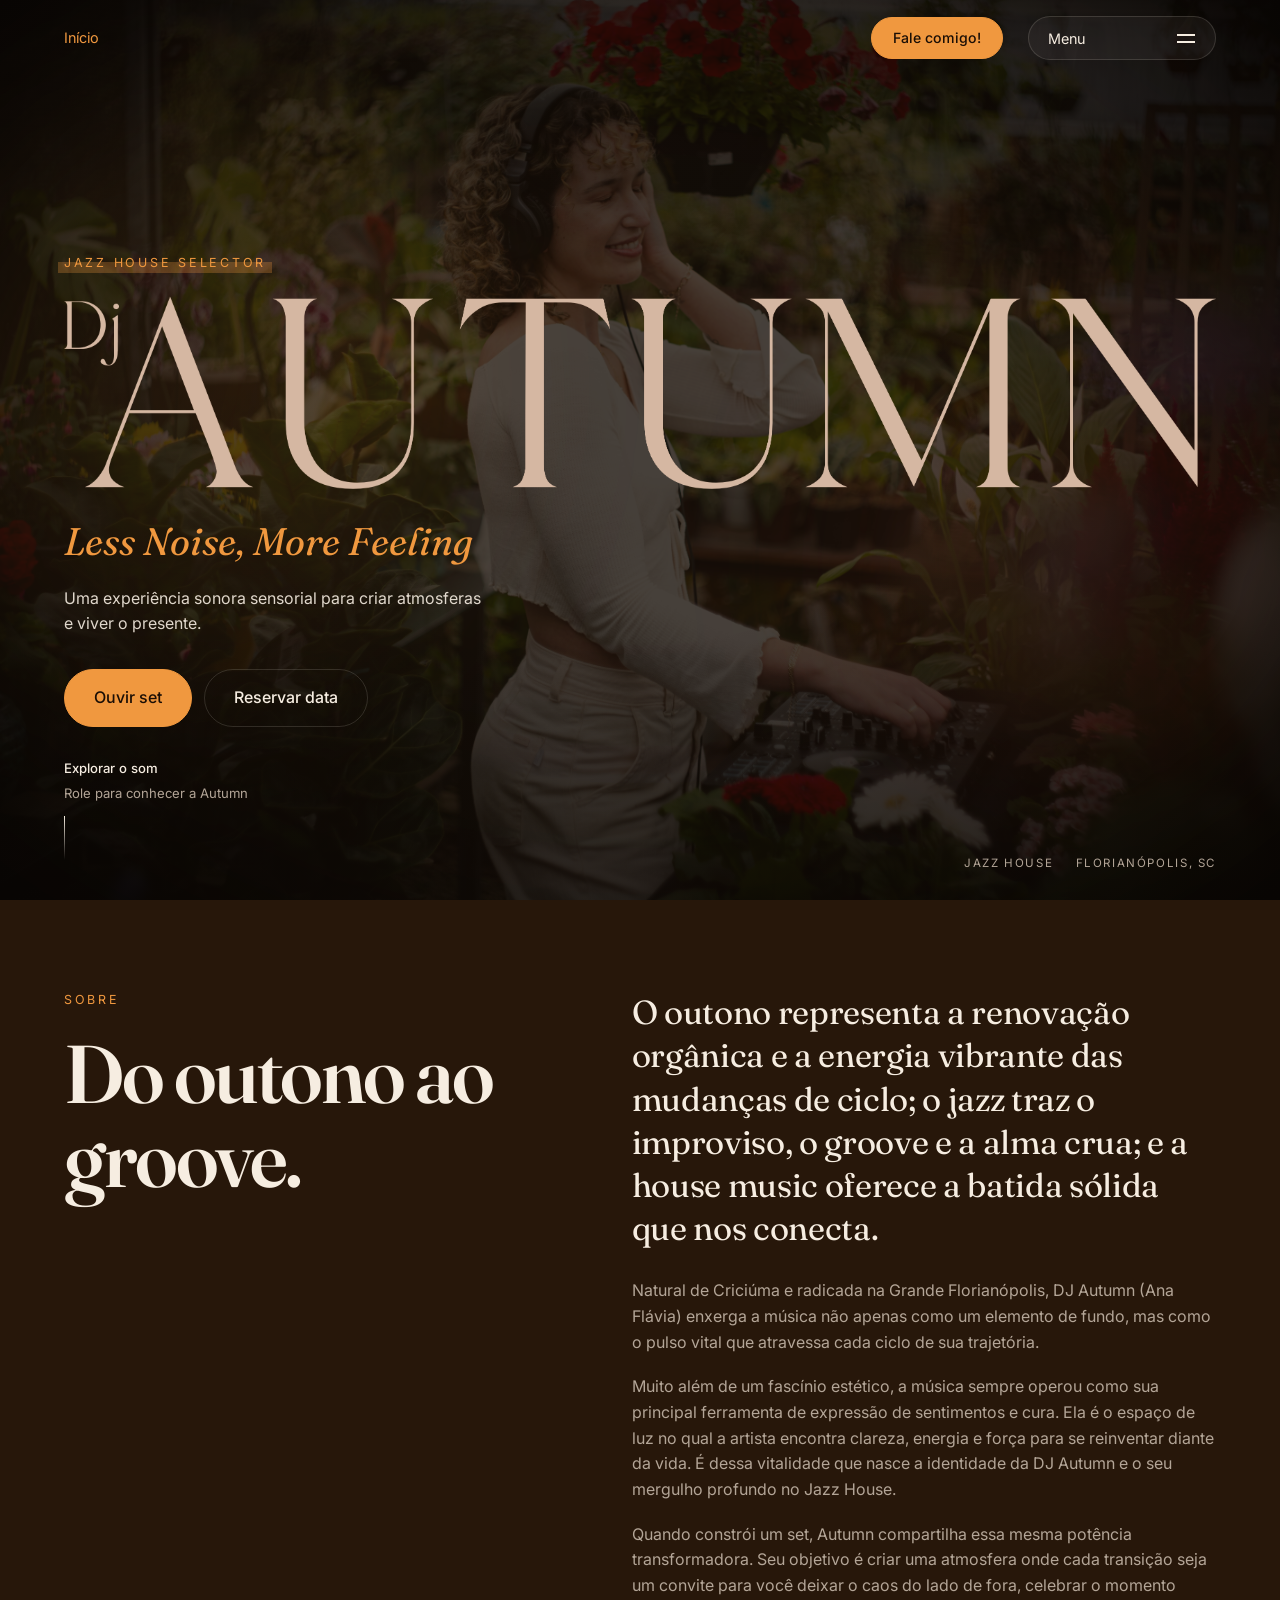
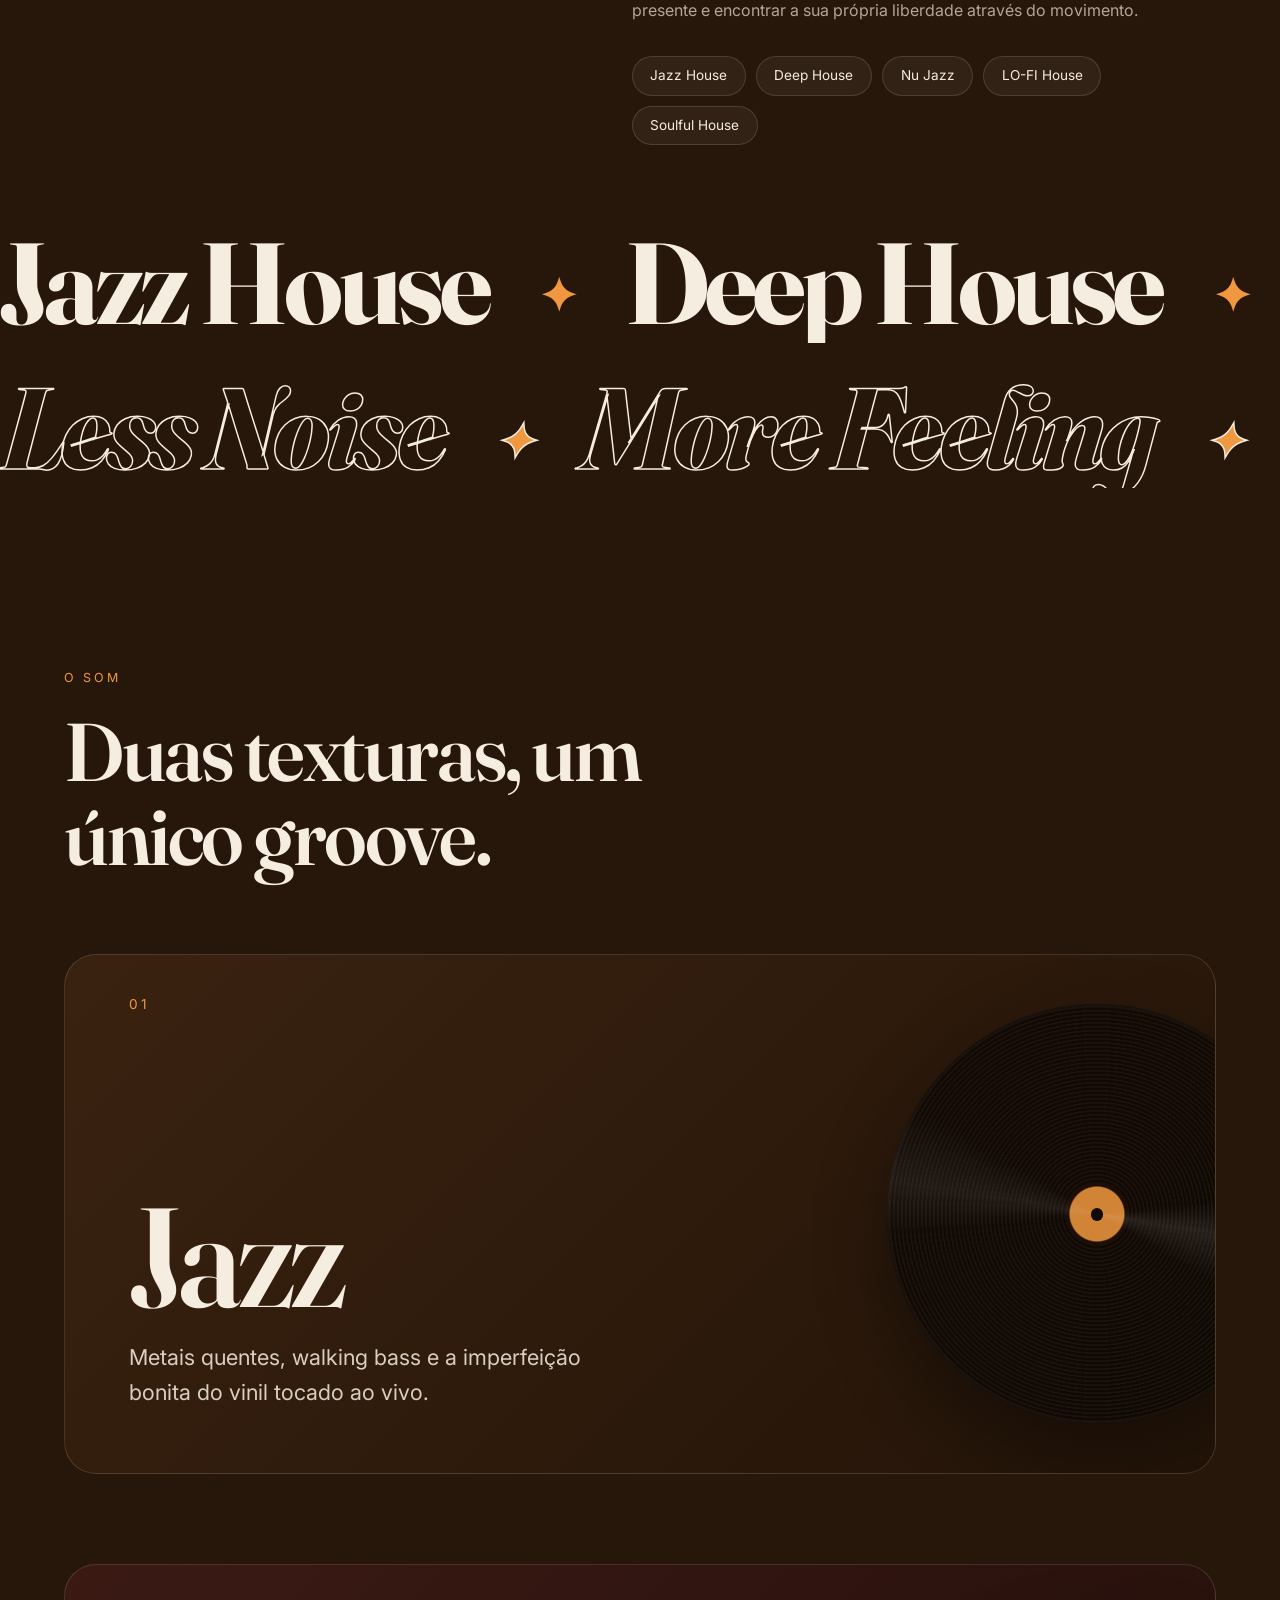
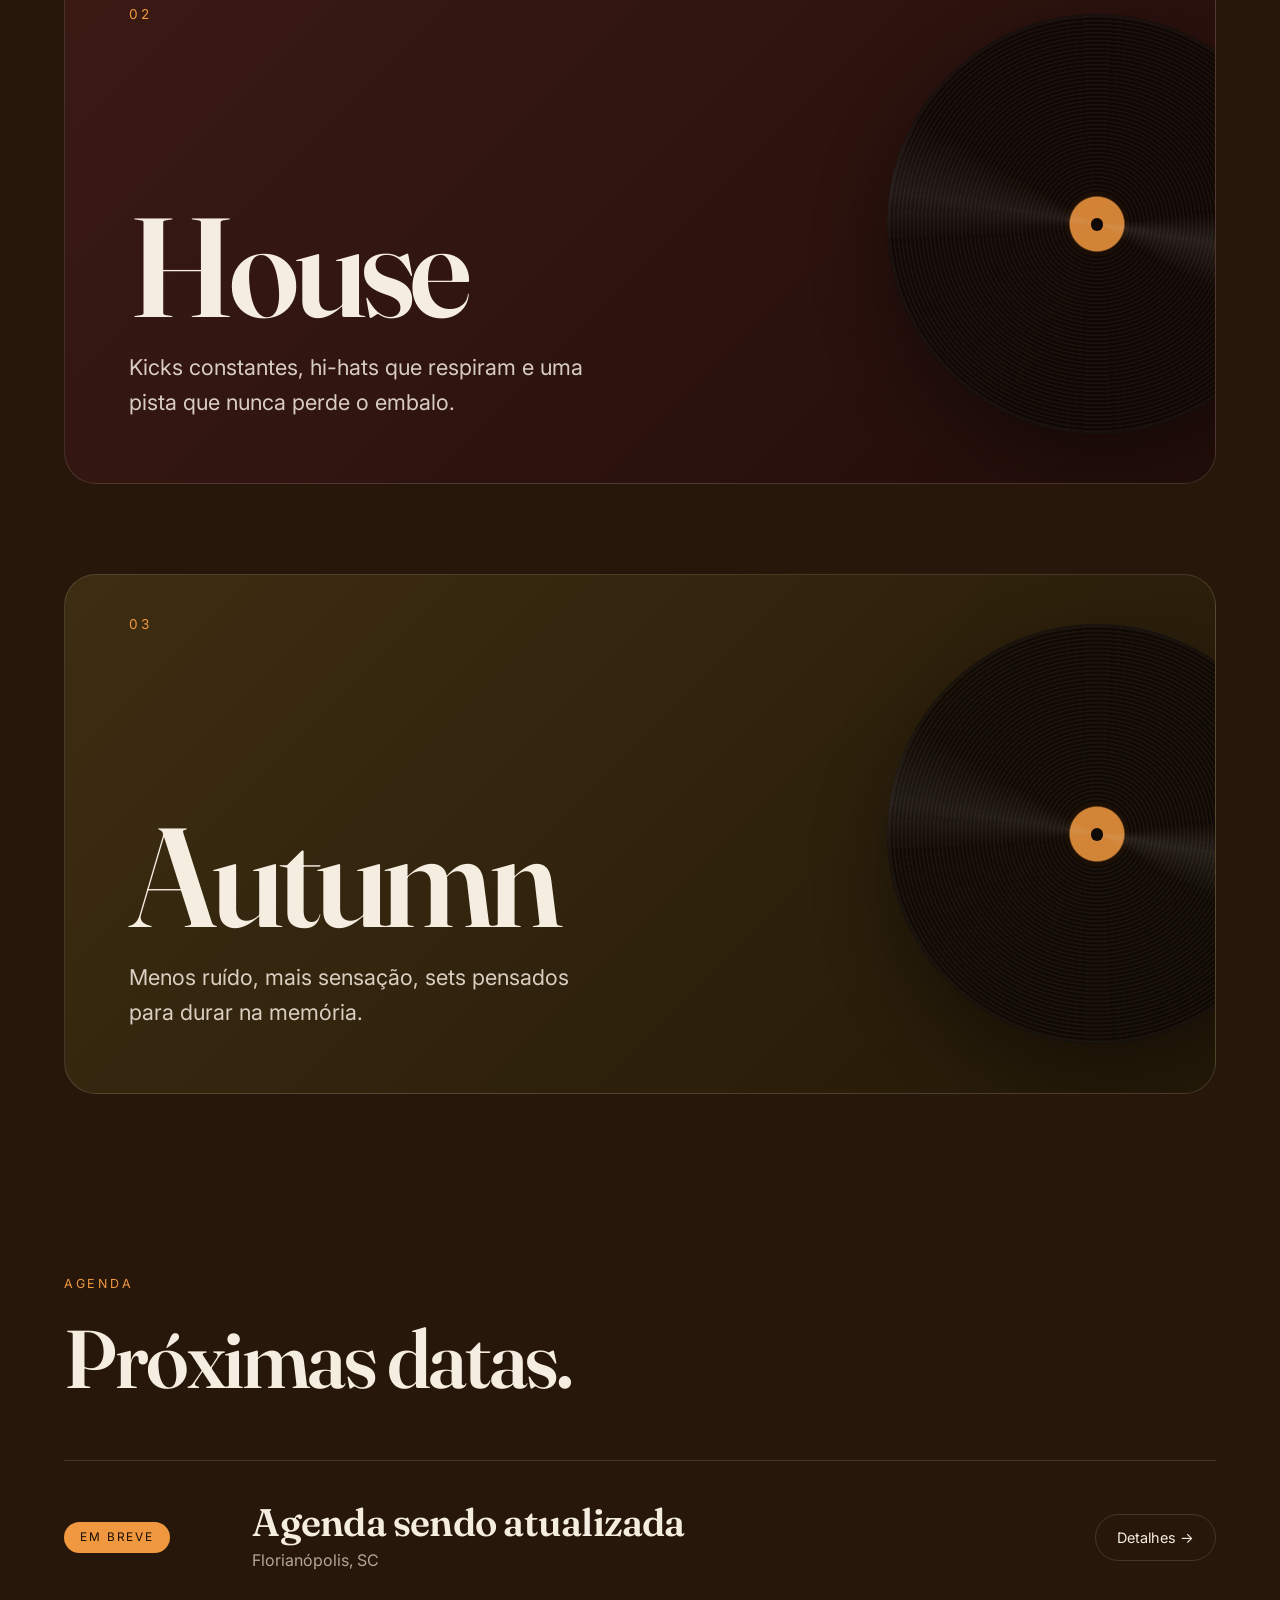
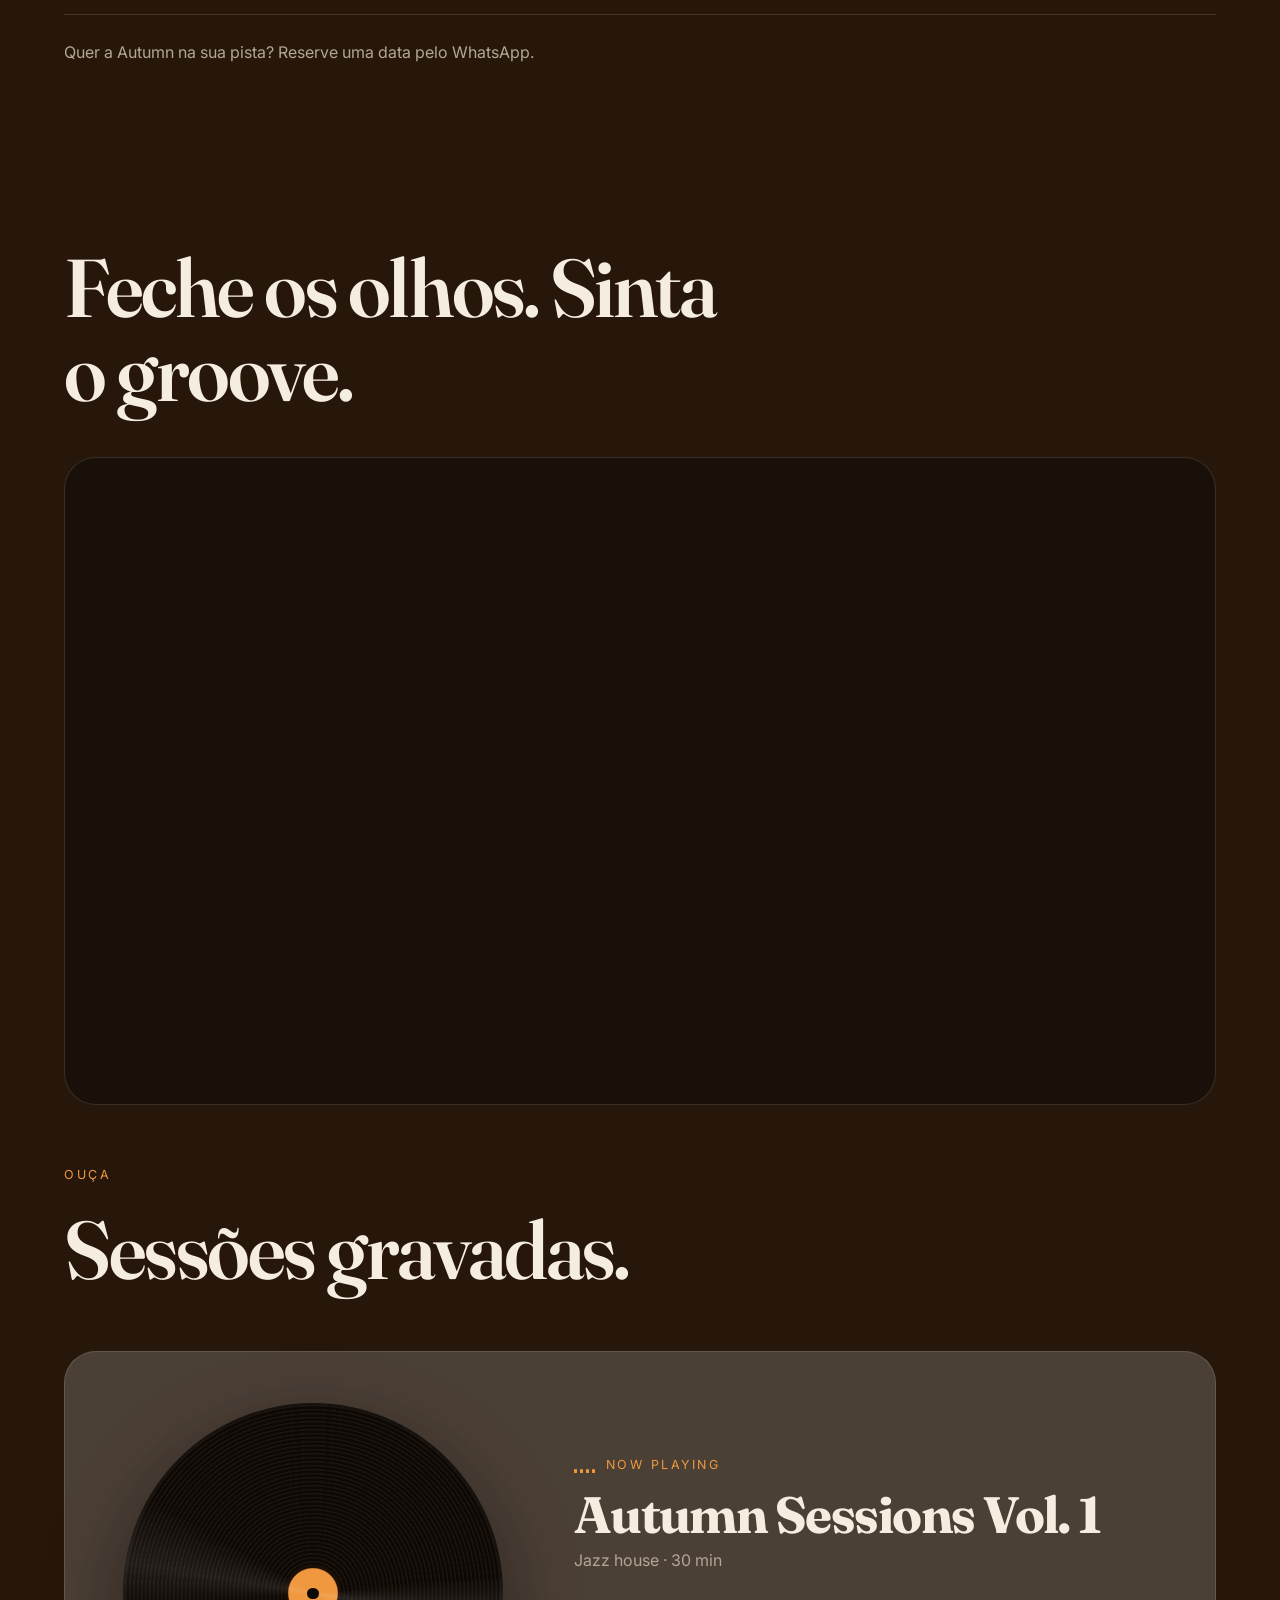
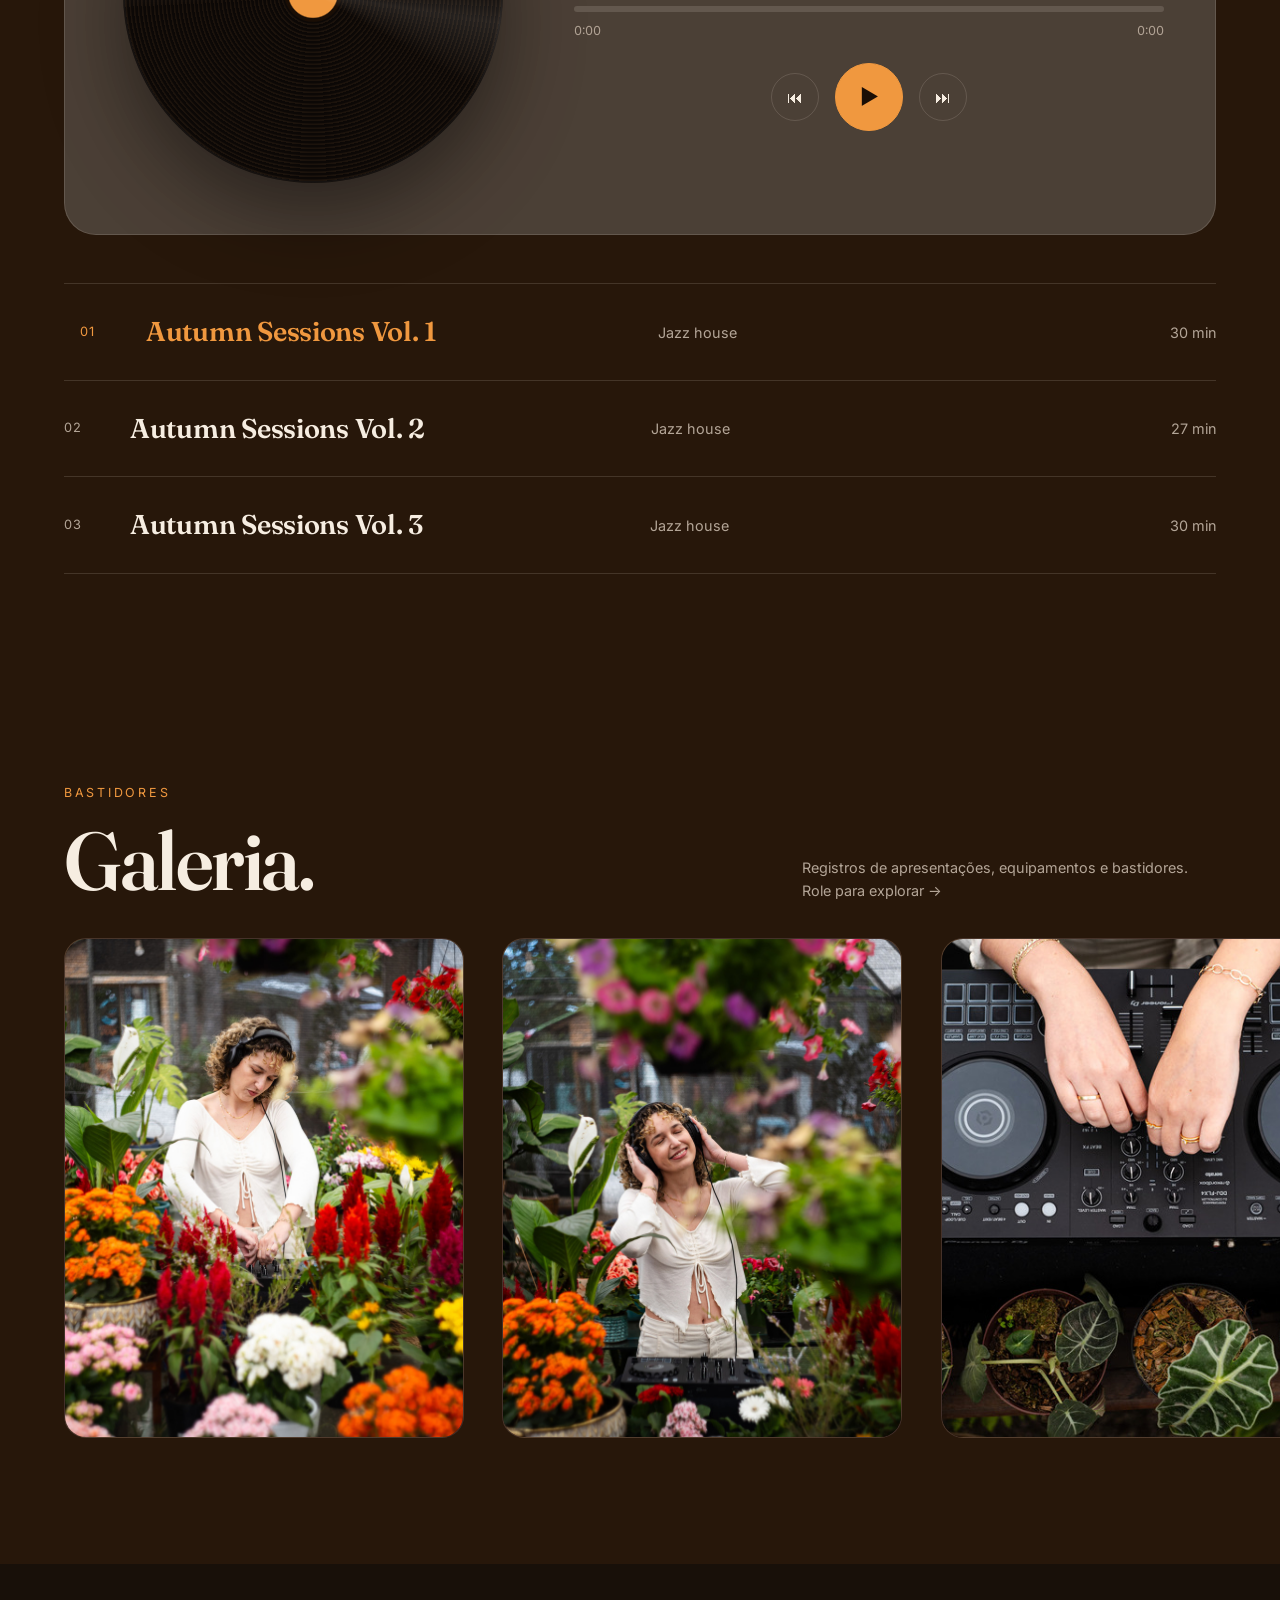
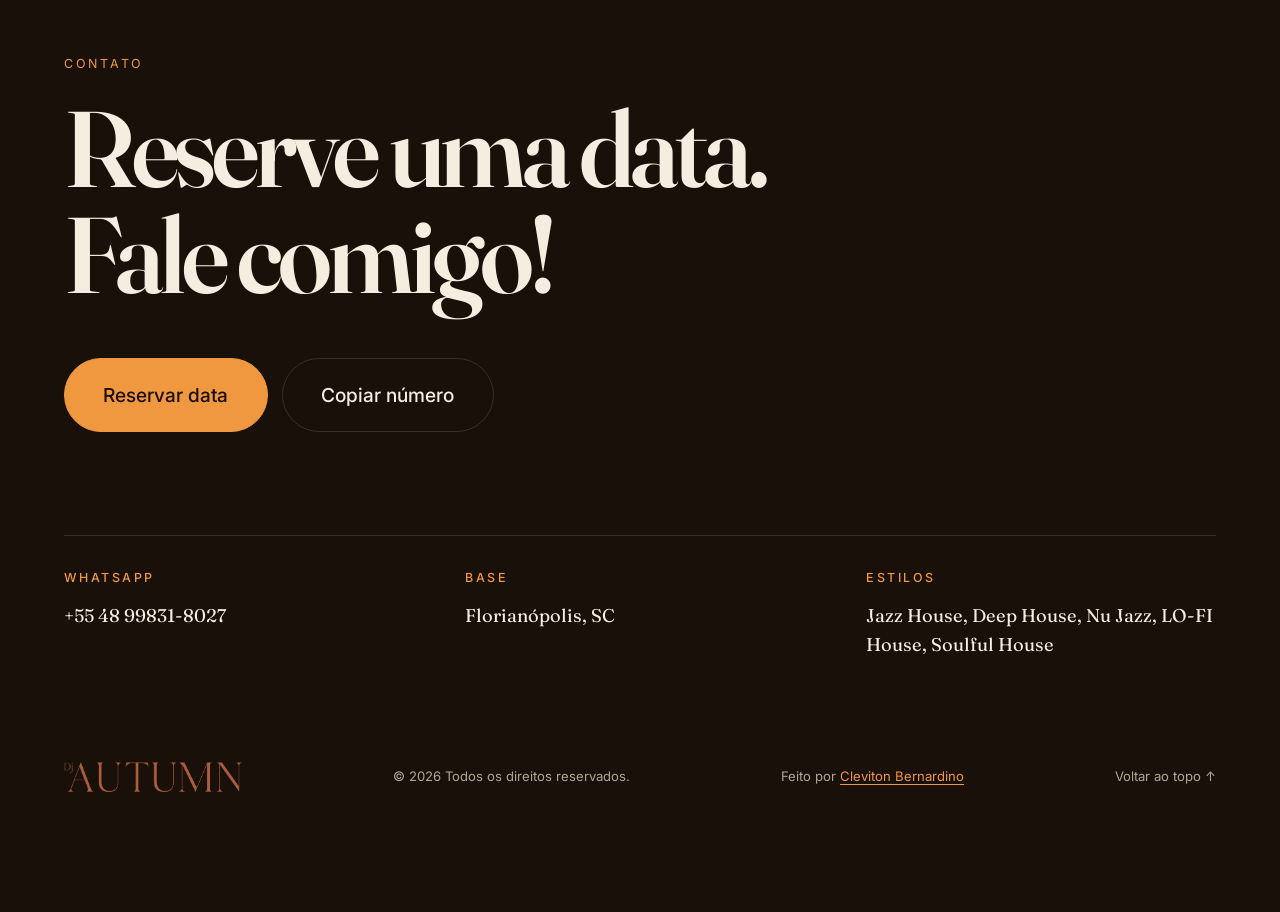
==== commit 613ea288: "Update video and audio sources in index.html" ====
--- a/index.html
+++ b/index.html
@@ -57,9 +57,9 @@
     <!-- Cabeçalho -->
     <header class="header" id="header">
       <a
-        href="#entrada"
+        href="#inicio"
         class="header__link header__link--cta"
-        data-goto="entrada"
+        data-goto="inicio"
         aria-label="Dj Autumn, voltar ao início"
         >Início<span></span>
       </a>
@@ -91,8 +91,8 @@
         <h2 class="menu__title">Explore o som.</h2>
         <ol class="menu__list">
           <li>
-            <a href="#entrada" data-goto="entrada"
-              ><em></em><span>Entrada</span></a
+            <a href="#inicio" data-goto="inicio"
+              ><em></em><span>inicio</span></a
             >
           </li>
           <li>
@@ -125,7 +125,7 @@
 
     <main id="main">
       <!-- 01 ENTRADA -->
-      <section class="hero" id="entrada" data-chapter="Entrada">
+      <section class="hero" id="inicio" data-chapter="inicio">
         <div class="hero__bg-overlay"></div>
 
         <div class="hero__content container">
@@ -332,7 +332,7 @@
           <div class="video-card">
             <video
               class="video-card__video"
-              src="video/video-hero-bg.mp4"
+              src="video/video-hero-bg-2.mp4"
               autoplay
               muted
               loop
@@ -405,13 +405,13 @@
                 type="button"
                 class="track is-active"
                 data-cursor="Play"
-                data-src="audio/bolden%20teste.mp3"
+                data-src="audio/autumn sessions 1.mp3"
                 data-title="Autumn Sessions Vol. 1"
                 data-meta="Jazz house"
-                data-length="62 min"
+                data-length="30 min"
               >
                 <em>01</em><strong>Autumn Sessions Vol. 1</strong
-                ><span>Jazz house</span><time>62 min</time>
+                ><span>Jazz house</span><time>30 min</time>
               </button>
             </li>
             <li>
@@ -419,13 +419,13 @@
                 type="button"
                 class="track"
                 data-cursor="Play"
-                data-src="audio/bolden%20teste.mp3"
+                data-src="audio/autumn sessions 2.mp3"
                 data-title="Autumn Sessions Vol. 2"
-                data-meta="Deep &amp; nu jazz"
-                data-length="48 min"
+                data-meta="Jazz house"
+                data-length="27 min"
               >
                 <em>02</em><strong>Autumn Sessions Vol. 2</strong
-                ><span>Deep &amp; nu jazz</span><time>48 min</time>
+                ><span>Jazz house</span><time>27 min</time>
               </button>
             </li>
             <li>
@@ -433,13 +433,13 @@
                 type="button"
                 class="track"
                 data-cursor="Play"
-                data-src="audio/bolden%20teste.mp3"
+                data-src="audio/autumn sessions 3.mp3"
                 data-title="Autumn Sessions Vol. 3"
-                data-meta="Broken beat"
-                data-length="55 min"
+                data-meta="Jazz house"
+                data-length="30 min"
               >
                 <em>03</em><strong>Autumn Sessions Vol. 3</strong
-                ><span>Broken beat</span><time>55 min</time>
+                ><span>Jazz house</span><time>30 min</time>
               </button>
             </li>
           </ol>
@@ -618,8 +618,8 @@
 
         <footer class="footer container">
           <a
-            href="#entrada"
-            data-goto="entrada"
+            href="#inicio"
+            data-goto="inicio"
             class="footer__logo"
             aria-label="Dj Autumn, voltar ao topo"
           >
@@ -644,7 +644,7 @@
               >Cleviton Bernardino</a
             ></span
           >
-          <button type="button" class="footer__top" data-goto="entrada">
+          <button type="button" class="footer__top" data-goto="inicio">
             Voltar ao topo &uarr;
           </button>
         </footer>
--- a/css/style.css
+++ b/css/style.css
@@ -169,7 +169,7 @@
 }
 
 .section {
-  padding-block: clamp(90px, 14vw, 90px);
+  padding-block: clamp(25px, 14vw, 90px);
   position: relative;
   z-index: 1;
 }
@@ -458,7 +458,7 @@
 .menu-btn {
   display: inline-flex;
   align-items: center;
-  gap: 0.7rem;
+  gap: 5.7rem;
   padding: 0.6rem 1.2rem;
   border: 1px solid var(--line);
   border-radius: 999px;
@@ -681,7 +681,7 @@
       rgb(8 5 3 / 42%) 70%,
       rgb(8 5 3) 100%
     ),
-    rgb(15 10 7 / 26%);
+    rgb(15 10 7 / 53%);
   z-index: 1;
 }
 html[data-theme="dia"] .hero__bg-overlay {
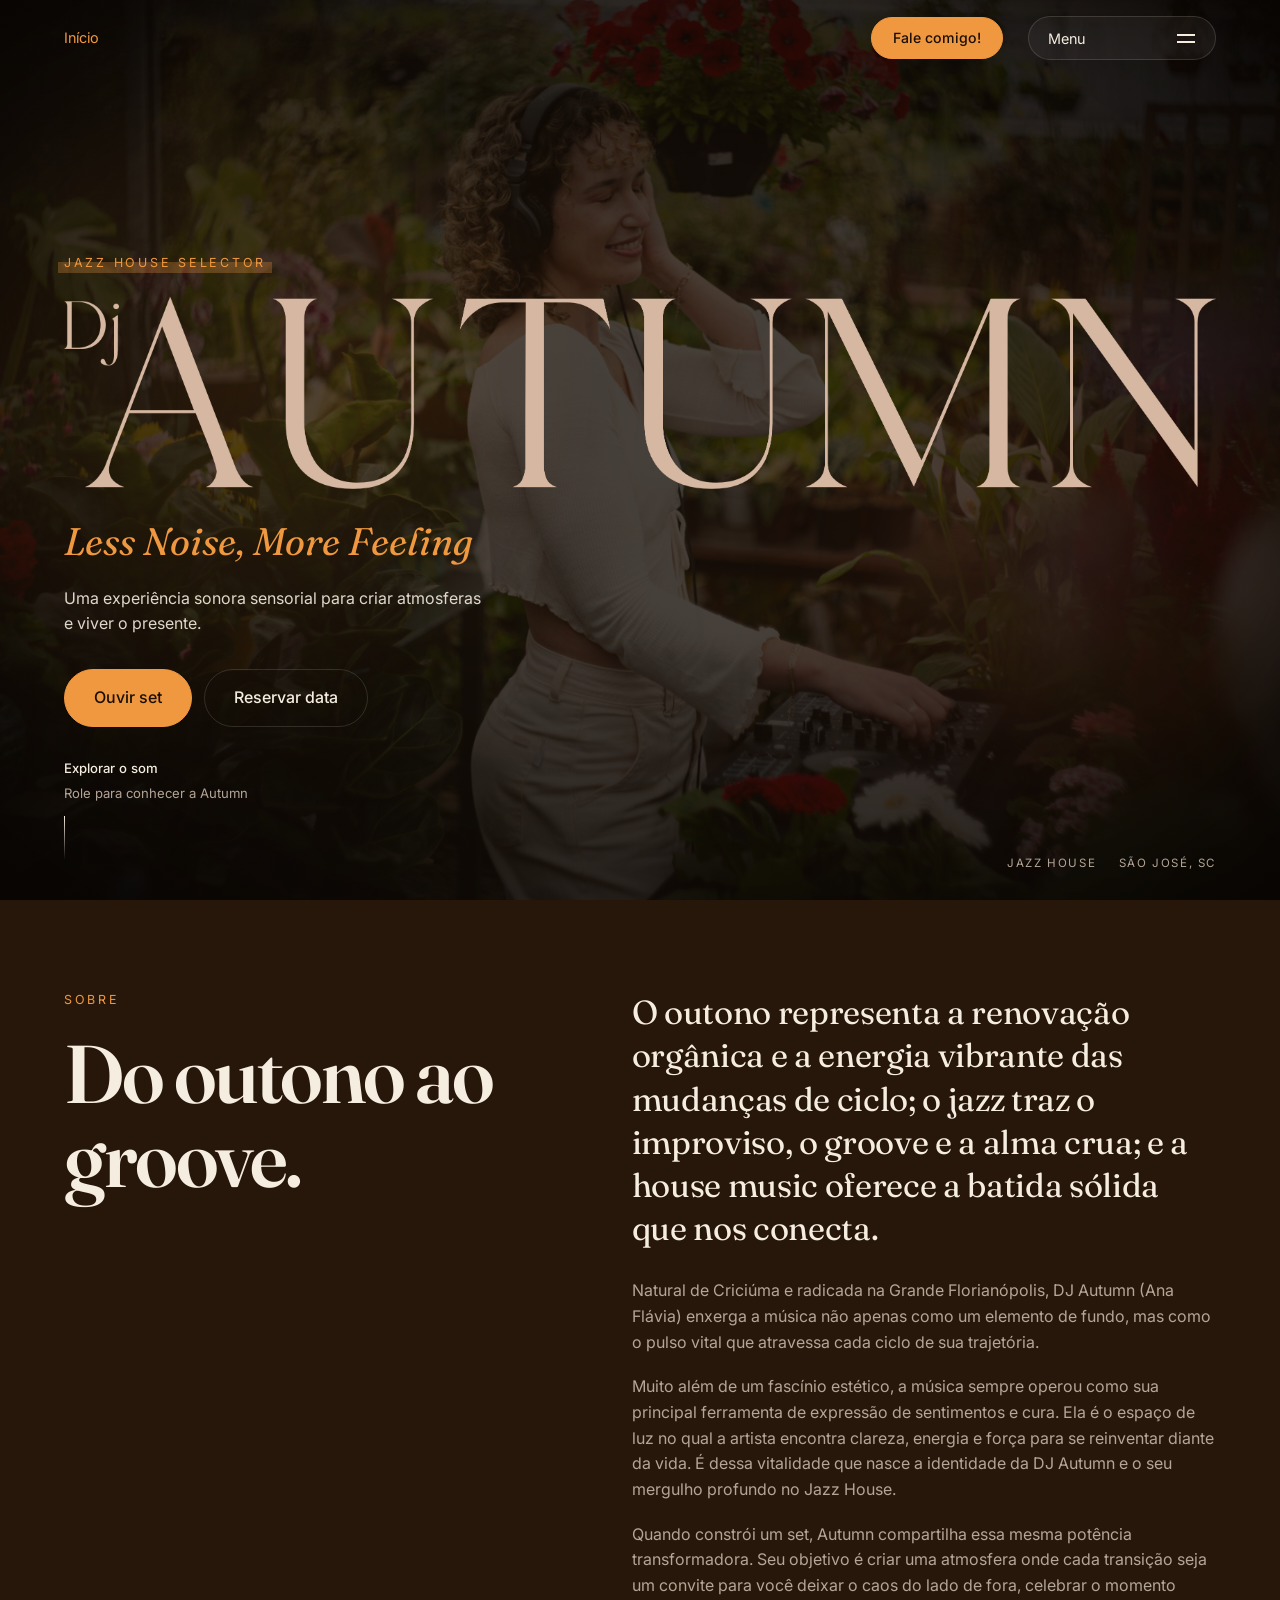
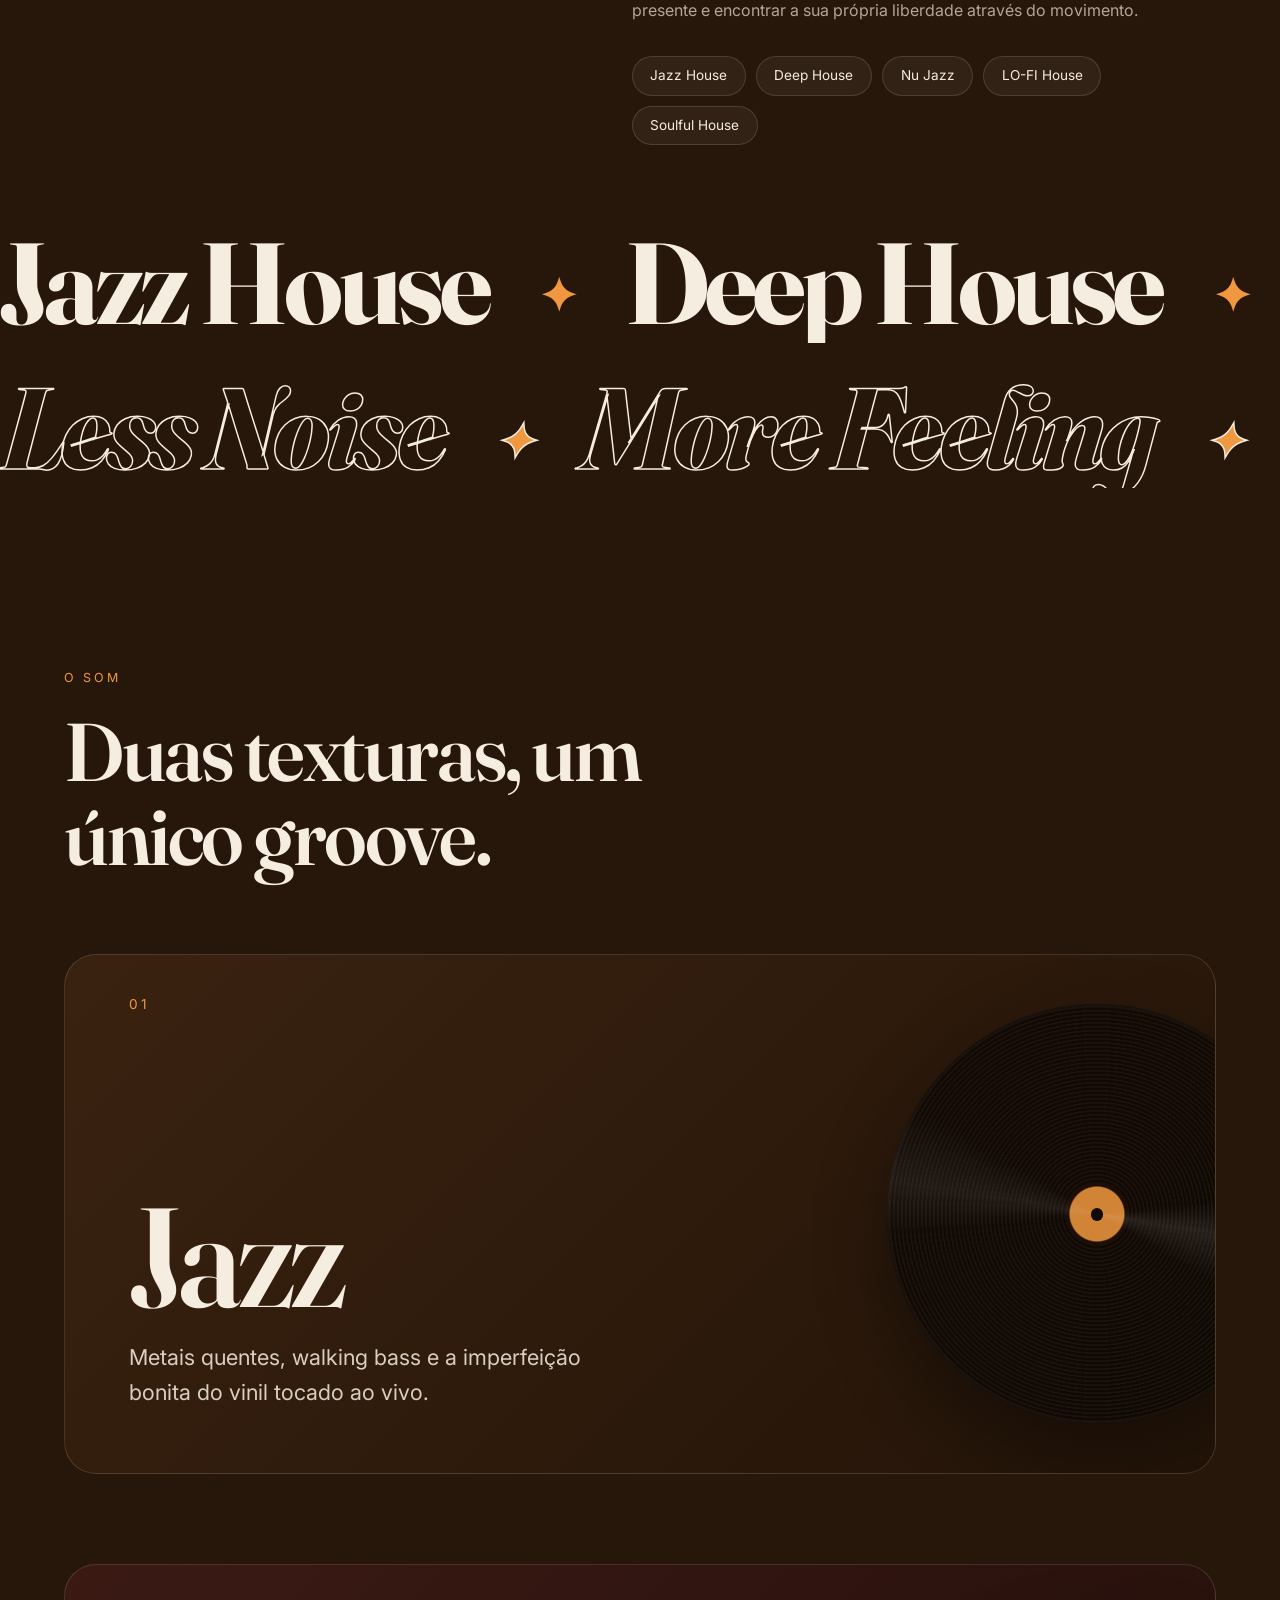
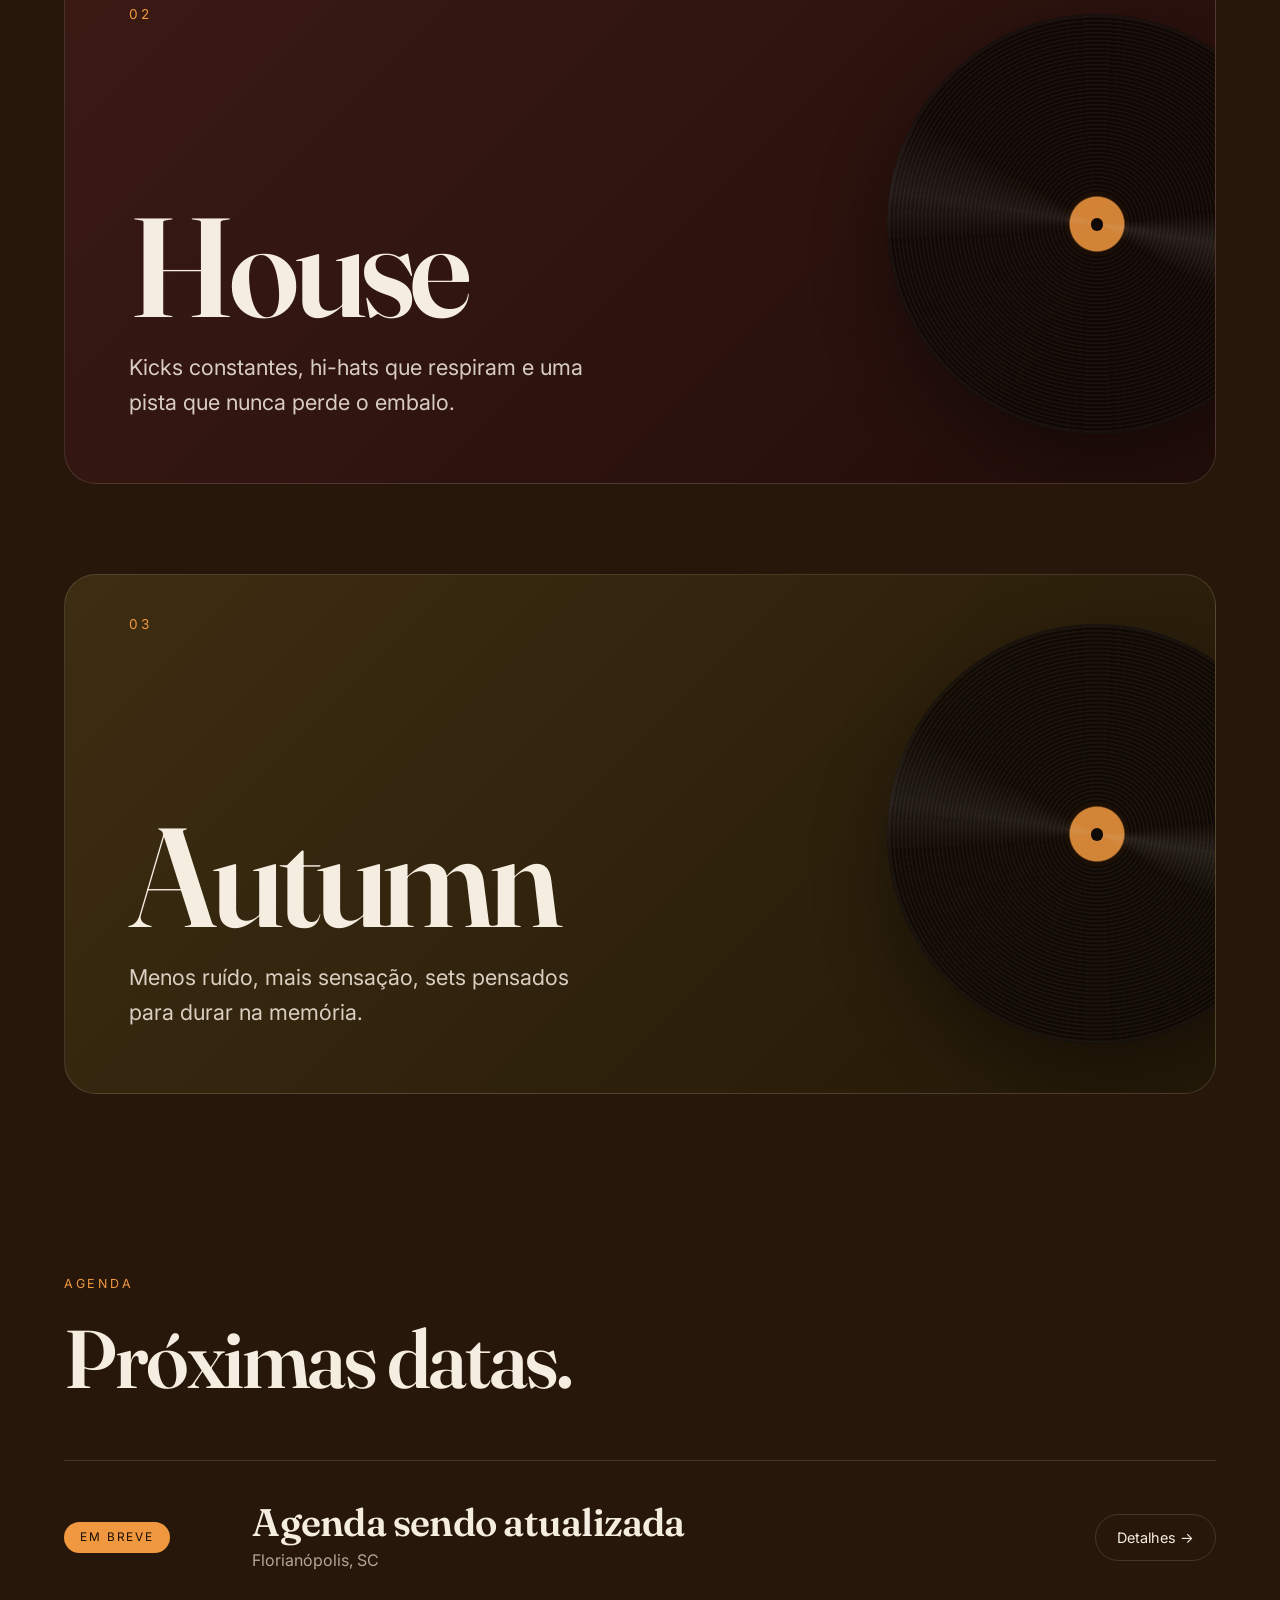
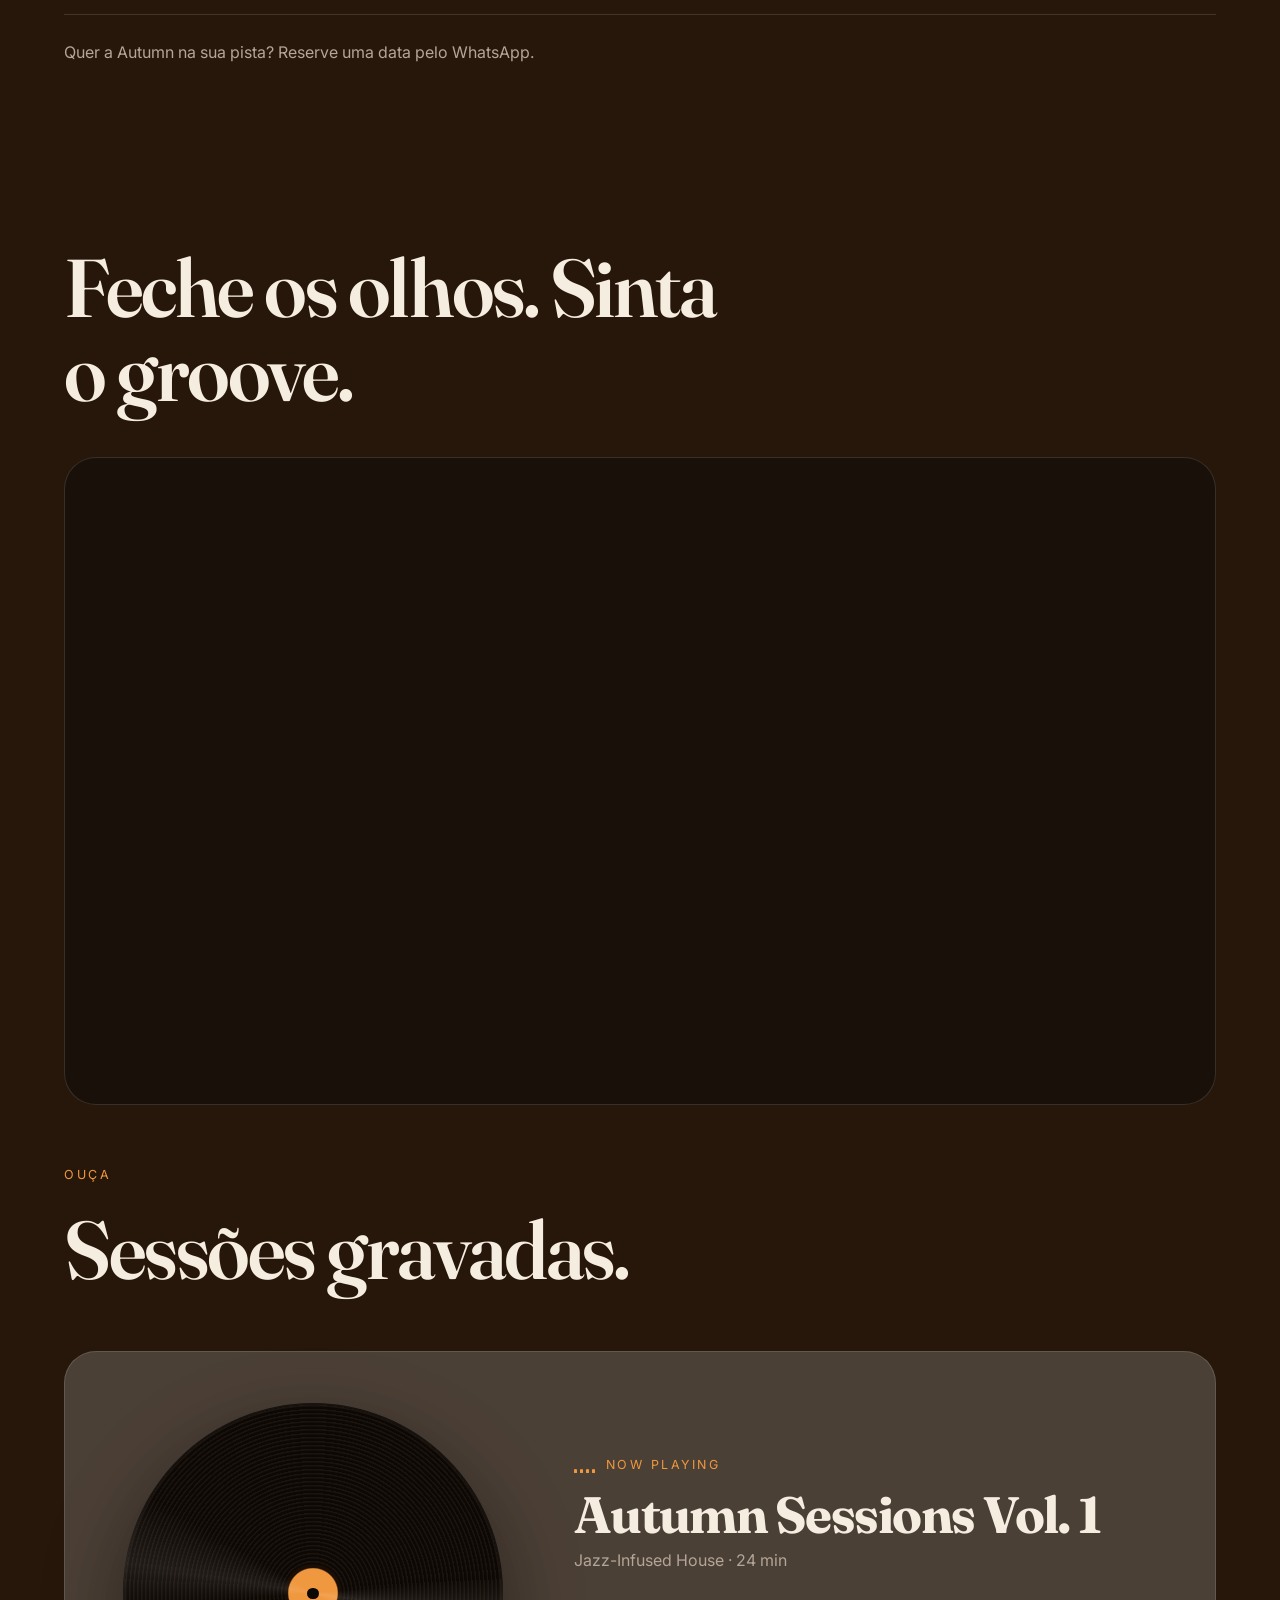
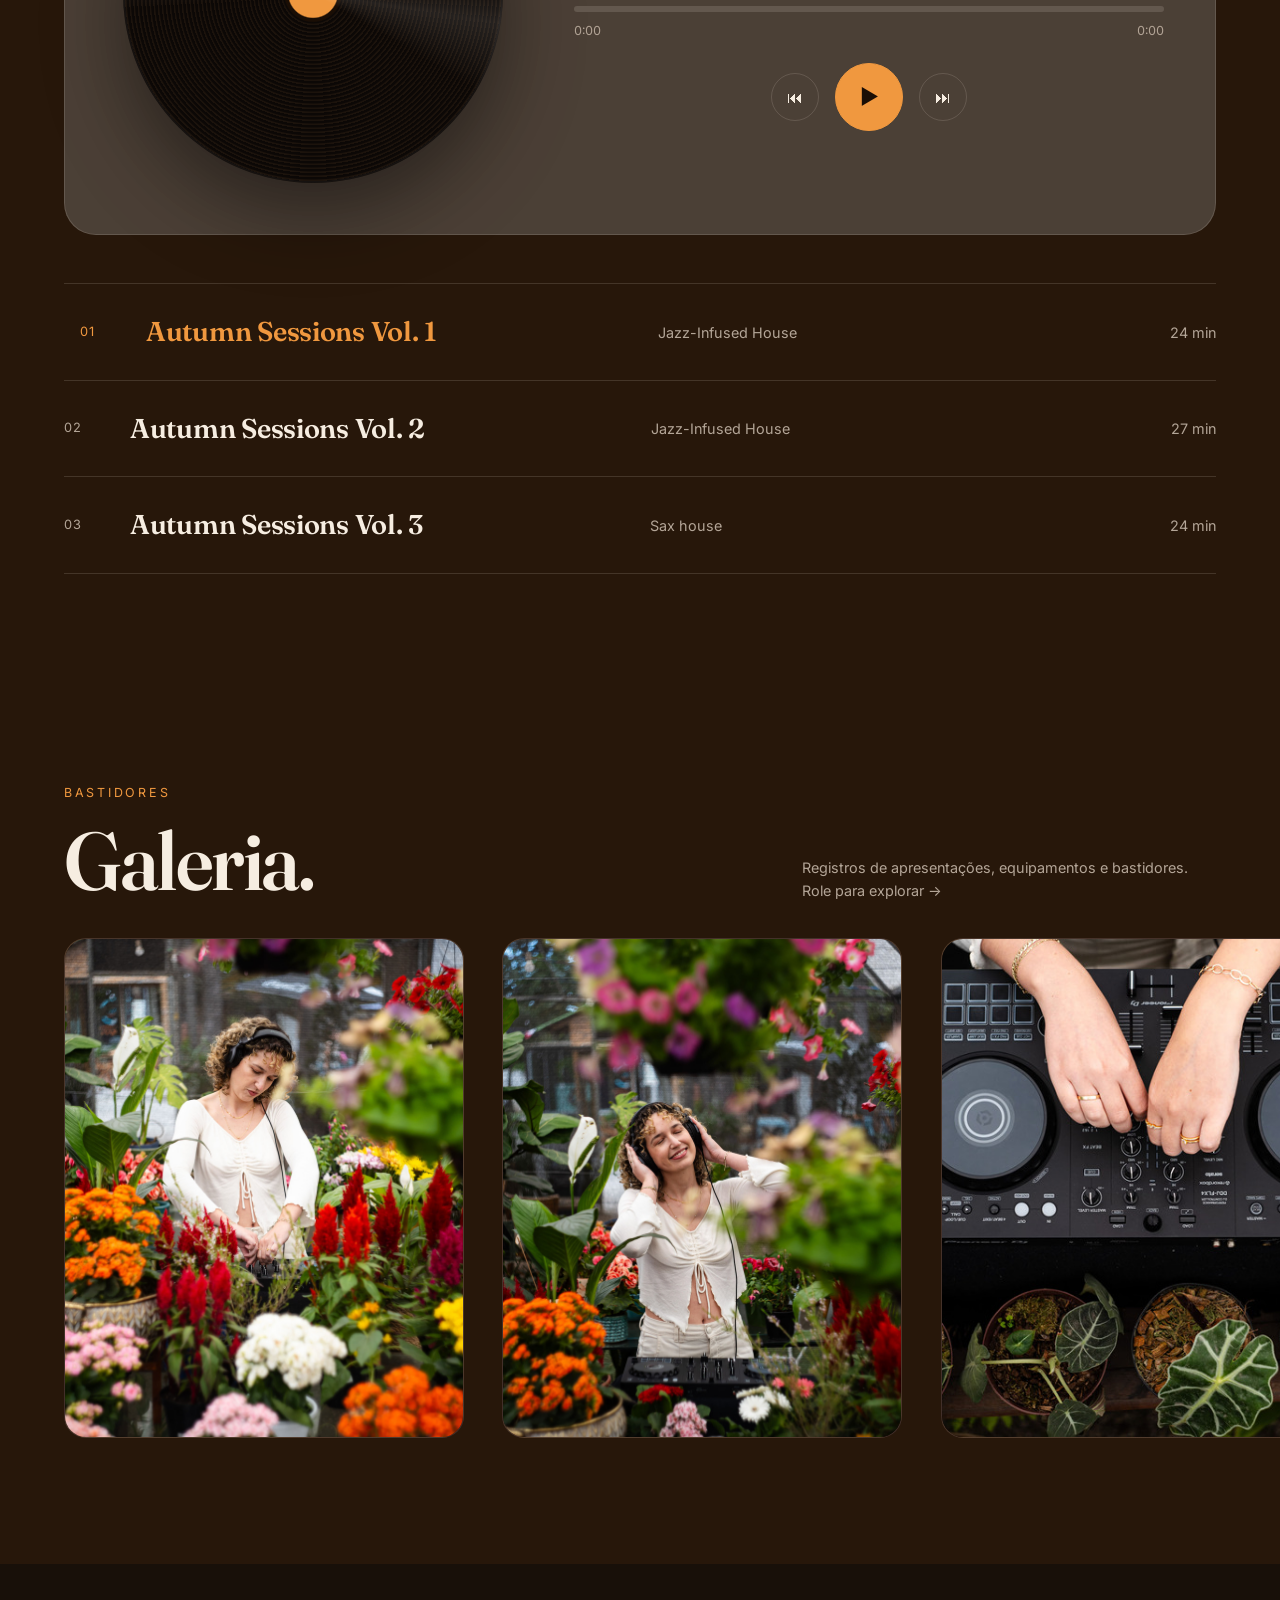
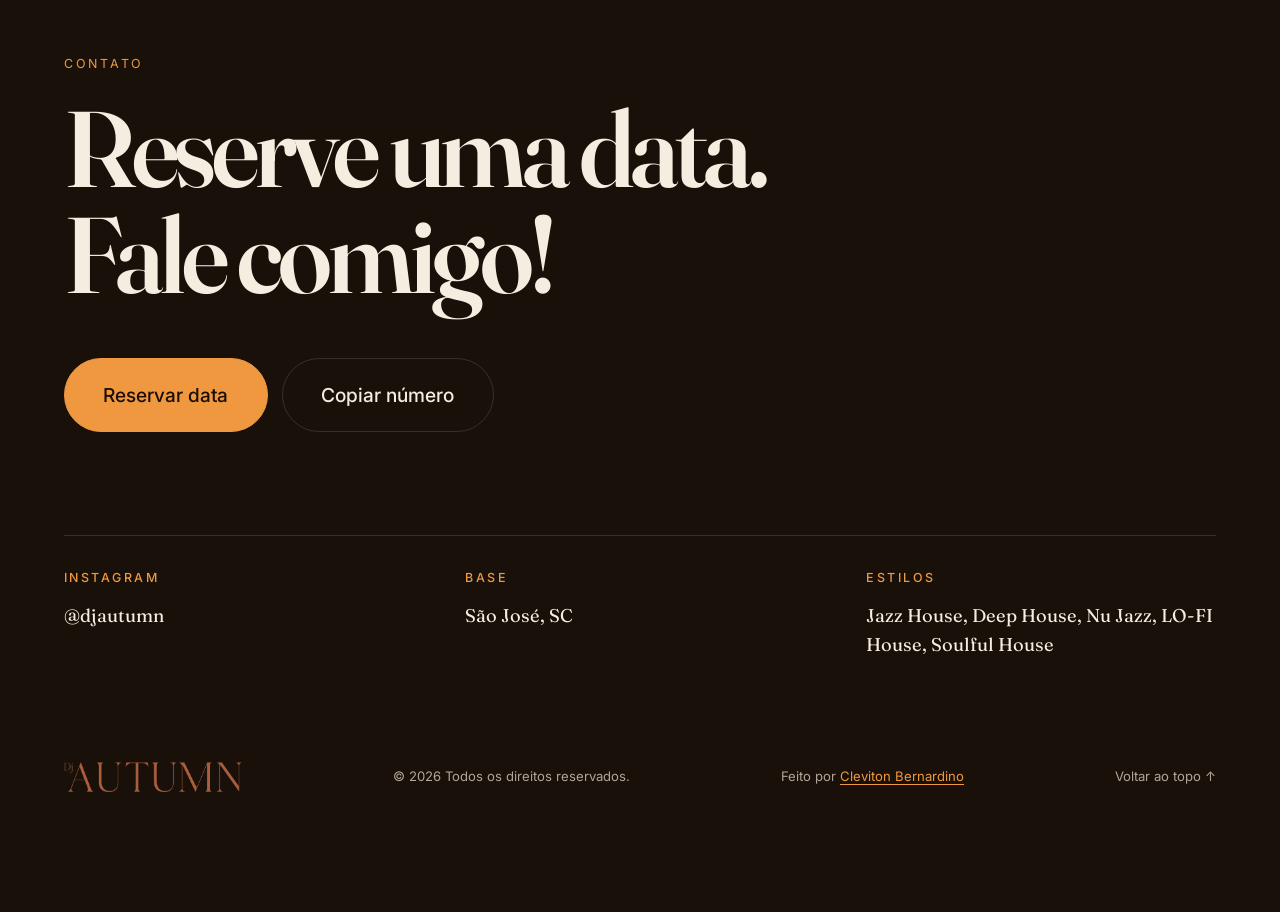
==== commit 89b799c0: "Add files via upload" ====
--- a/index.html
+++ b/index.html
@@ -92,7 +92,7 @@
         <ol class="menu__list">
           <li>
             <a href="#inicio" data-goto="inicio"
-              ><em></em><span>inicio</span></a
+              ><em></em><span>Inicio</span></a
             >
           </li>
           <li>
@@ -175,7 +175,7 @@
 
         <div class="hero__tag" data-hero="fade">
           <span>Jazz House</span>
-          <span>Florianópolis, SC</span>
+          <span>São José, SC</span>
         </div>
       </section>
 
@@ -405,13 +405,13 @@
                 type="button"
                 class="track is-active"
                 data-cursor="Play"
-                data-src="audio/autumn sessions 1.mp3"
+                data-src="audio/autumn-sessions-1.mp3"
                 data-title="Autumn Sessions Vol. 1"
-                data-meta="Jazz house"
-                data-length="30 min"
+                data-meta="Jazz-Infused House"
+                data-length="24 min"
               >
                 <em>01</em><strong>Autumn Sessions Vol. 1</strong
-                ><span>Jazz house</span><time>30 min</time>
+                ><span>Jazz-Infused House</span><time>24 min</time>
               </button>
             </li>
             <li>
@@ -419,13 +419,13 @@
                 type="button"
                 class="track"
                 data-cursor="Play"
-                data-src="audio/autumn sessions 2.mp3"
+                data-src="audio/autumn-sessions-2.mp3"
                 data-title="Autumn Sessions Vol. 2"
-                data-meta="Jazz house"
+                data-meta="Jazz-Infused House"
                 data-length="27 min"
               >
                 <em>02</em><strong>Autumn Sessions Vol. 2</strong
-                ><span>Jazz house</span><time>27 min</time>
+                ><span>Jazz-Infused House</span><time>27 min</time>
               </button>
             </li>
             <li>
@@ -433,13 +433,13 @@
                 type="button"
                 class="track"
                 data-cursor="Play"
-                data-src="audio/autumn sessions 3.mp3"
+                data-src="audio/autumn-sessions-3.mp3"
                 data-title="Autumn Sessions Vol. 3"
-                data-meta="Jazz house"
-                data-length="30 min"
+                data-meta="Sax house"
+                data-length="24 min"
               >
                 <em>03</em><strong>Autumn Sessions Vol. 3</strong
-                ><span>Jazz house</span><time>30 min</time>
+                ><span>Sax house</span><time>24 min</time>
               </button>
             </li>
           </ol>
@@ -597,17 +597,17 @@
 
           <div class="contact__cols">
             <div data-reveal>
-              <h3>WhatsApp</h3>
+              <h3>Instagram</h3>
               <a
-                href="https://api.whatsapp.com/send/?phone=5548998318027"
+                href="https://www.instagram.com/djautumn/"
                 target="_blank"
                 rel="noopener"
-                >+55 48 99831-8027</a
+                >@djautumn</a
               >
             </div>
             <div data-reveal>
               <h3>Base</h3>
-              <p>Florianópolis, SC</p>
+              <p>São José, SC</p>
             </div>
             <div data-reveal>
               <h3>Estilos</h3>
--- a/css/style.css
+++ b/css/style.css
@@ -1498,7 +1498,7 @@
 @media (max-width: 899px) {
   .gallery__pin {
     min-height: auto;
-    padding-block: 90px;
+    padding-block: 5px;
   }
   .gallery__track {
     width: auto;
